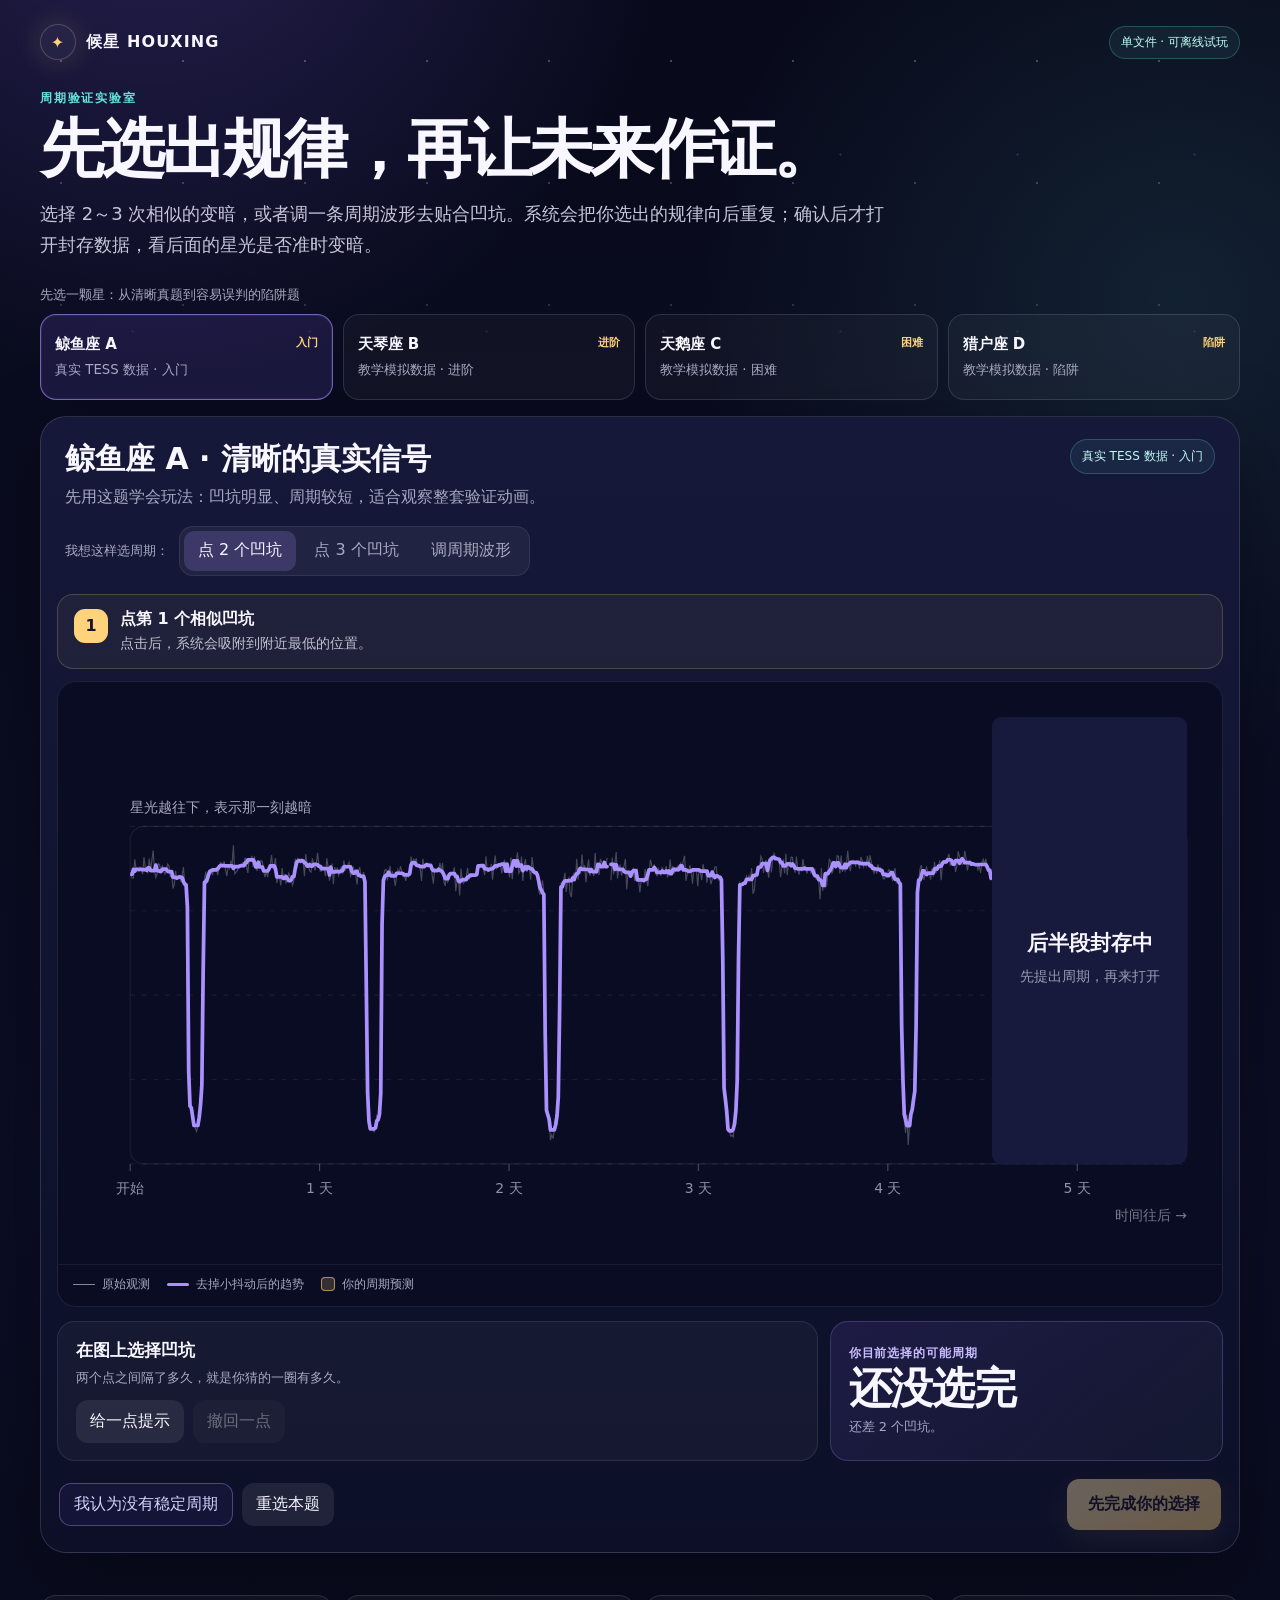
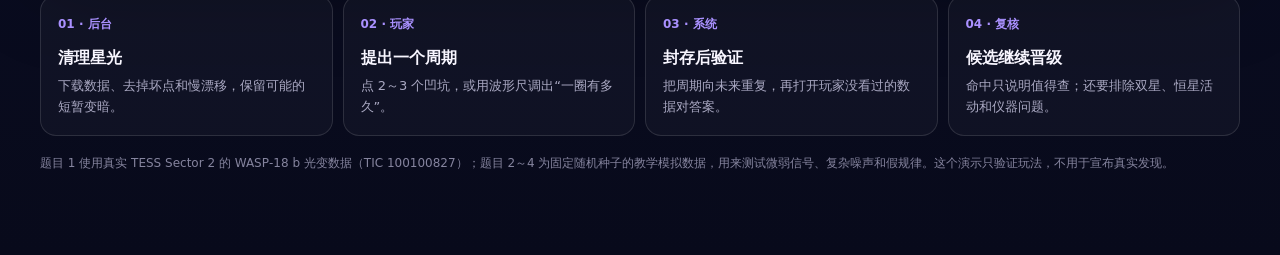
==== houxing/index.html @ b23c55b8 "Add Houxing transit period validation lab" ====
<!doctype html>
<html lang="zh-CN">
<head>
  <meta charset="utf-8">
  <meta name="viewport" content="width=device-width, initial-scale=1">
  <title>候星｜周期验证实验室</title>
  <style>
    :root {
      color-scheme: dark;
      --bg: #080a1b;
      --panel: #141735;
      --panel-2: #0d1028;
      --text: #f8f6ff;
      --muted: #aaa9c3;
      --border: rgba(255,255,255,.12);
      --purple: #aa91ff;
      --purple-2: #765adf;
      --cyan: #65e3dc;
      --gold: #ffd27c;
      --pink: #ff92bf;
      --red: #ff9a9a;
      --green: #83e8ae;
    }
    * { box-sizing: border-box; }
    html { scroll-behavior: smooth; }
    body {
      margin: 0;
      min-width: 320px;
      min-height: 100vh;
      font-family: Inter, ui-sans-serif, system-ui, -apple-system, BlinkMacSystemFont, "Segoe UI", "PingFang SC", "Microsoft YaHei", sans-serif;
      color: var(--text);
      background:
        radial-gradient(circle at 12% -8%, rgba(118,90,223,.28), transparent 33rem),
        radial-gradient(circle at 92% 16%, rgba(101,227,220,.10), transparent 30rem),
        linear-gradient(180deg, #080a1b, #0b0e25 64%, #080a1b);
    }
    body:before {
      content: "";
      position: fixed;
      inset: 0;
      pointer-events: none;
      opacity: .42;
      background-image:
        radial-gradient(circle, rgba(255,255,255,.65) 0 1px, transparent 1.2px),
        radial-gradient(circle, rgba(170,145,255,.52) 0 1px, transparent 1.2px);
      background-position: 0 0, 44px 66px;
      background-size: 122px 122px, 177px 177px;
      mask-image: linear-gradient(to bottom, #000, transparent 75%);
    }
    button, input { font: inherit; }
    button:focus-visible, input:focus-visible {
      outline: 3px solid var(--gold);
      outline-offset: 3px;
    }
    .page {
      position: relative;
      width: min(1200px, calc(100% - 28px));
      margin: 0 auto;
      padding: 24px 0 70px;
    }
    .topbar {
      display: flex;
      justify-content: space-between;
      align-items: center;
      gap: 16px;
      margin-bottom: 30px;
    }
    .brand { display: flex; align-items: center; gap: 10px; font-weight: 850; letter-spacing: .07em; }
    .brand-star {
      display: grid;
      place-items: center;
      width: 36px;
      height: 36px;
      border-radius: 50%;
      color: var(--gold);
      border: 1px solid rgba(255,255,255,.18);
      background: rgba(255,255,255,.05);
      box-shadow: 0 0 28px rgba(255,210,124,.18);
    }
    .offline {
      padding: 7px 11px;
      border: 1px solid rgba(101,227,220,.25);
      border-radius: 999px;
      color: #c3fff9;
      background: rgba(101,227,220,.07);
      font-size: 12px;
    }
    .intro { max-width: 920px; margin-bottom: 25px; }
    .eyebrow { margin: 0 0 9px; color: var(--cyan); font-size: 12px; font-weight: 900; letter-spacing: .15em; }
    h1 { margin: 0; font-size: clamp(34px, 5.5vw, 64px); line-height: 1.05; letter-spacing: -.045em; }
    .intro p:last-child { max-width: 850px; margin: 16px 0 0; color: #c8c6da; font-size: 18px; line-height: 1.72; }
    .dataset-label { margin: 0 0 10px; color: var(--muted); font-size: 13px; }
    .dataset-tabs {
      display: grid;
      grid-template-columns: repeat(4, 1fr);
      gap: 10px;
      margin-bottom: 16px;
    }
    .dataset {
      min-height: 86px;
      padding: 13px 14px;
      text-align: left;
      color: var(--text);
      border: 1px solid var(--border);
      border-radius: 16px;
      background: rgba(255,255,255,.035);
      cursor: pointer;
      transition: .2s ease;
    }
    .dataset:hover { transform: translateY(-2px); background: rgba(255,255,255,.06); }
    .dataset.active { border-color: rgba(170,145,255,.62); background: rgba(118,90,223,.16); box-shadow: inset 0 0 0 1px rgba(170,145,255,.1); }
    .dataset-top { display: flex; justify-content: space-between; gap: 10px; margin-bottom: 7px; }
    .dataset strong { font-size: 15px; }
    .dataset small { display: block; color: var(--muted); line-height: 1.35; }
    .difficulty { color: var(--gold); font-size: 11px; font-weight: 850; }
    .dataset-status { color: var(--green); }
    .lab {
      overflow: hidden;
      border: 1px solid rgba(255,255,255,.13);
      border-radius: 26px;
      background: linear-gradient(180deg, rgba(22,25,58,.96), rgba(13,16,40,.97));
      box-shadow: 0 30px 85px rgba(0,0,0,.35);
    }
    .lab-head {
      display: grid;
      grid-template-columns: minmax(0,1fr) auto;
      align-items: start;
      gap: 22px;
      padding: 22px 24px 16px;
    }
    .star-name { margin: 0 0 5px; font-size: clamp(21px, 3vw, 30px); }
    .star-desc { margin: 0; color: var(--muted); line-height: 1.55; }
    .source-badge {
      padding: 8px 11px;
      border: 1px solid rgba(101,227,220,.24);
      border-radius: 999px;
      color: #c0fcf6;
      background: rgba(101,227,220,.07);
      font-size: 12px;
      white-space: nowrap;
    }
    .mode-row {
      display: flex;
      align-items: center;
      gap: 10px;
      padding: 0 24px 18px;
      overflow-x: auto;
    }
    .mode-label { color: var(--muted); font-size: 13px; white-space: nowrap; }
    .segmented {
      display: inline-flex;
      gap: 4px;
      padding: 4px;
      border-radius: 14px;
      background: rgba(255,255,255,.055);
      border: 1px solid rgba(255,255,255,.08);
    }
    .mode {
      min-height: 40px;
      padding: 0 14px;
      border: 0;
      border-radius: 10px;
      color: var(--muted);
      background: transparent;
      cursor: pointer;
      white-space: nowrap;
    }
    .mode.active { color: var(--text); background: rgba(170,145,255,.2); }
    .instruction {
      display: flex;
      align-items: flex-start;
      gap: 12px;
      margin: 0 16px 12px;
      padding: 14px 16px;
      border: 1px solid rgba(255,210,124,.20);
      border-radius: 16px;
      background: rgba(255,210,124,.055);
    }
    .step {
      display: grid;
      flex: 0 0 auto;
      place-items: center;
      width: 34px;
      height: 34px;
      border-radius: 11px;
      color: #171329;
      background: var(--gold);
      font-weight: 900;
    }
    .instruction strong { display: block; margin: 0 0 3px; font-size: 16px; }
    .instruction p { margin: 0; color: #c1bfd0; line-height: 1.5; font-size: 14px; }
    .chart-shell {
      margin: 0 16px;
      overflow: hidden;
      border: 1px solid rgba(255,255,255,.09);
      border-radius: 19px;
      background: #090c22;
    }
    #mainChart {
      display: block;
      width: 100%;
      min-height: 390px;
      height: auto;
      cursor: crosshair;
      touch-action: manipulation;
      user-select: none;
    }
    .legend {
      display: flex;
      flex-wrap: wrap;
      gap: 9px 17px;
      padding: 11px 15px 13px;
      color: var(--muted);
      border-top: 1px solid rgba(255,255,255,.07);
      font-size: 12px;
    }
    .key { display: inline-flex; align-items: center; gap: 7px; }
    .key i { display: inline-block; }
    .raw-key { width: 22px; height: 1px; background: rgba(255,255,255,.5); }
    .smooth-key { width: 22px; height: 3px; border-radius: 3px; background: var(--purple); }
    .guess-key { width: 14px; height: 14px; border: 1px solid rgba(255,210,124,.6); border-radius: 4px; background: rgba(255,210,124,.18); }
    .control-grid {
      display: grid;
      grid-template-columns: minmax(0, 1.45fr) minmax(280px, .75fr);
      gap: 12px;
      margin: 14px 16px 0;
    }
    .control-card, .answer-card {
      padding: 17px 18px;
      border: 1px solid rgba(255,255,255,.09);
      border-radius: 18px;
      background: rgba(255,255,255,.035);
    }
    .control-card h3, .answer-card h3 { margin: 0 0 6px; font-size: 17px; }
    .control-card > p, .answer-card > p { margin: 0; color: var(--muted); line-height: 1.5; font-size: 13px; }
    .click-controls { display: flex; flex-wrap: wrap; align-items: center; gap: 9px; margin-top: 13px; }
    .wave-controls { display: none; margin-top: 14px; }
    .wave-controls.show { display: grid; gap: 13px; }
    .slider-row {
      display: grid;
      grid-template-columns: 120px minmax(120px,1fr) 95px;
      align-items: center;
      gap: 12px;
    }
    .slider-row label { color: #dad7e7; font-size: 13px; }
    .slider-row output { color: var(--gold); text-align: right; font-variant-numeric: tabular-nums; font-size: 13px; }
    input[type="range"] { width: 100%; accent-color: var(--gold); }
    .btn {
      min-height: 43px;
      padding: 0 14px;
      border: 0;
      border-radius: 12px;
      color: var(--text);
      background: rgba(255,255,255,.08);
      cursor: pointer;
      transition: .2s ease;
    }
    .btn:hover:not(:disabled) { transform: translateY(-1px); background: rgba(255,255,255,.13); }
    .btn:disabled { opacity: .38; cursor: not-allowed; }
    .btn.active { color: #171329; background: var(--cyan); font-weight: 850; }
    .btn-outline { color: #d9d2ff; border: 1px solid rgba(170,145,255,.38); background: rgba(118,90,223,.08); }
    .answer-card {
      display: flex;
      flex-direction: column;
      justify-content: center;
      border-color: rgba(170,145,255,.24);
      background: linear-gradient(135deg, rgba(118,90,223,.14), rgba(255,255,255,.03));
    }
    .answer-label { color: #c9bcff; font-size: 12px; font-weight: 900; letter-spacing: .08em; }
    .answer-value { margin: 5px 0 7px; font-size: clamp(27px, 4vw, 43px); line-height: 1; letter-spacing: -.03em; font-variant-numeric: tabular-nums; }
    .answer-help { color: var(--muted); font-size: 13px; line-height: 1.5; }
    .fold {
      display: none;
      margin: 14px 16px 0;
      padding: 17px 18px 12px;
      border: 1px solid rgba(255,255,255,.09);
      border-radius: 18px;
      background: rgba(7,9,27,.58);
    }
    .fold.show { display: block; animation: rise .35s ease both; }
    .fold-head { display: flex; justify-content: space-between; align-items: start; gap: 18px; }
    .fold h3 { margin: 0 0 5px; font-size: 17px; }
    .fold p { margin: 0; color: var(--muted); line-height: 1.5; font-size: 13px; }
    .fold-score { color: var(--cyan); white-space: nowrap; font-size: 13px; }
    #foldChart { display: block; width: 100%; min-height: 220px; height: auto; }
    .actions {
      display: flex;
      align-items: center;
      justify-content: space-between;
      gap: 12px;
      padding: 18px 18px 22px;
    }
    .actions-left { display: flex; flex-wrap: wrap; gap: 9px; }
    .primary {
      min-height: 51px;
      padding: 0 21px;
      color: #171329;
      background: linear-gradient(135deg, #ffe6ae, var(--gold));
      font-weight: 900;
      box-shadow: 0 12px 30px rgba(255,210,124,.17);
    }
    .primary:hover:not(:disabled) { background: linear-gradient(135deg, #fff0ca, #ffd27c); box-shadow: 0 15px 36px rgba(255,210,124,.24); }
    .result {
      display: none;
      margin: 0 16px 22px;
      padding: clamp(21px, 4vw, 32px);
      border: 1px solid rgba(101,227,220,.30);
      border-radius: 20px;
      background: linear-gradient(135deg, rgba(101,227,220,.13), rgba(118,90,223,.13));
    }
    .result.show { display: block; animation: rise .4s ease both; }
    .result.miss { border-color: rgba(255,154,154,.3); background: rgba(255,154,154,.065); }
    .result.partial { border-color: rgba(255,210,124,.32); background: rgba(255,210,124,.065); }
    .result-kicker { margin: 0 0 7px; color: var(--cyan); font-size: 12px; font-weight: 900; letter-spacing: .12em; }
    .result.miss .result-kicker { color: var(--red); }
    .result.partial .result-kicker { color: var(--gold); }
    .result h2 { margin: 0; font-size: clamp(25px,4vw,40px); letter-spacing: -.03em; }
    .result-copy { max-width: 900px; margin: 12px 0 18px; color: #d0cede; line-height: 1.7; }
    .checks { display: grid; grid-template-columns: repeat(3,1fr); gap: 9px; }
    .check { padding: 13px; border-radius: 13px; background: rgba(4,6,20,.32); color: #cbc9d8; line-height: 1.45; font-size: 13px; }
    .check strong { display: block; margin-bottom: 4px; color: var(--text); }
    .explain {
      display: grid;
      grid-template-columns: repeat(4,1fr);
      gap: 10px;
      margin-top: 42px;
    }
    .explain article { padding: 17px; border: 1px solid var(--border); border-radius: 16px; background: rgba(255,255,255,.03); }
    .explain span { color: var(--purple); font-size: 12px; font-weight: 900; }
    .explain h3 { margin: 15px 0 7px; font-size: 16px; }
    .explain p { margin: 0; color: var(--muted); font-size: 13px; line-height: 1.6; }
    .footnote { margin-top: 18px; color: #85849e; font-size: 12px; line-height: 1.6; }
    .toast {
      position: fixed;
      left: 50%;
      bottom: 22px;
      z-index: 10;
      max-width: calc(100% - 28px);
      padding: 11px 15px;
      transform: translate(-50%, 20px);
      opacity: 0;
      pointer-events: none;
      color: var(--text);
      border: 1px solid rgba(255,255,255,.17);
      border-radius: 12px;
      background: rgba(15,18,44,.96);
      box-shadow: 0 16px 45px rgba(0,0,0,.38);
      transition: .22s ease;
    }
    .toast.show { opacity: 1; transform: translate(-50%,0); }
    @keyframes rise { from { opacity: 0; transform: translateY(10px); } to { opacity: 1; transform: none; } }
    @media (max-width: 860px) {
      .dataset-tabs { grid-template-columns: repeat(2,1fr); }
      .control-grid { grid-template-columns: 1fr; }
      .checks { grid-template-columns: 1fr; }
      .explain { grid-template-columns: repeat(2,1fr); }
    }
    @media (max-width: 560px) {
      .page { width: min(100% - 18px,1200px); padding-top: 16px; }
      .offline { display: none; }
      .dataset-tabs { grid-template-columns: 1fr 1fr; }
      .dataset { min-height: 96px; padding: 11px; }
      .lab { border-radius: 20px; }
      .lab-head { grid-template-columns: 1fr; padding: 18px 16px 13px; }
      .source-badge { justify-self: start; }
      .mode-row { padding: 0 16px 15px; }
      .instruction, .chart-shell, .control-grid, .fold, .result { margin-left: 8px; margin-right: 8px; }
      #mainChart { min-height: 420px; }
      .slider-row { grid-template-columns: 1fr; gap: 5px; }
      .slider-row output { text-align: left; }
      .fold-head { flex-direction: column; }
      .actions { flex-direction: column-reverse; align-items: stretch; padding: 16px 12px 19px; }
      .primary { width: 100%; }
      .actions-left .btn { flex: 1; }
      .explain { grid-template-columns: 1fr; }
    }
    @media (prefers-reduced-motion: reduce) {
      *,*:before,*:after { animation-duration: .01ms !important; animation-iteration-count: 1 !important; transition-duration: .01ms !important; scroll-behavior: auto !important; }
    }
  </style>
</head>
<body>
  <main class="page">
    <header class="topbar">
      <div class="brand"><span class="brand-star">✦</span><span>候星 HOUXING</span></div>
      <span class="offline">单文件 · 可离线试玩</span>
    </header>

    <section class="intro">
      <p class="eyebrow">周期验证实验室</p>
      <h1>先选出规律，再让未来作证。</h1>
      <p>选择 2～3 次相似的变暗，或者调一条周期波形去贴合凹坑。系统会把你选出的规律向后重复；确认后才打开封存数据，看后面的星光是否准时变暗。</p>
    </section>

    <p class="dataset-label">先选一颗星：从清晰真题到容易误判的陷阱题</p>
    <div class="dataset-tabs" id="datasetTabs"></div>

    <section class="lab">
      <header class="lab-head">
        <div><h2 class="star-name" id="starName"></h2><p class="star-desc" id="starDesc"></p></div>
        <span class="source-badge" id="sourceBadge"></span>
      </header>

      <div class="mode-row">
        <span class="mode-label">我想这样选周期：</span>
        <div class="segmented" role="group" aria-label="选择周期的方式">
          <button class="mode active" data-mode="two" type="button">点 2 个凹坑</button>
          <button class="mode" data-mode="three" type="button">点 3 个凹坑</button>
          <button class="mode" data-mode="wave" type="button">调周期波形</button>
        </div>
      </div>

      <div class="instruction">
        <span class="step" id="stepNumber">1</span>
        <div><strong id="instructionTitle">点第一个你觉得像“遮挡”的凹坑</strong><p id="instructionCopy">点击后，系统会吸附到附近最低的位置。</p></div>
      </div>

      <div class="chart-shell">
        <svg id="mainChart" viewBox="0 0 1000 500" role="img" aria-label="恒星亮度随时间变化的曲线，右侧数据暂时封存。"></svg>
        <div class="legend">
          <span class="key"><i class="raw-key"></i>原始观测</span>
          <span class="key"><i class="smooth-key"></i>去掉小抖动后的趋势</span>
          <span class="key"><i class="guess-key"></i>你的周期预测</span>
        </div>
      </div>

      <div class="control-grid">
        <section class="control-card">
          <h3 id="controlTitle">在图上选择凹坑</h3>
          <p id="controlHelp">两个点之间隔了多久，就是你猜的一圈有多久。</p>
          <div class="click-controls" id="clickControls">
            <button class="btn" id="hintButton" type="button">给一点提示</button>
            <button class="btn" id="undoButton" type="button" disabled>撤回一点</button>
          </div>
          <div class="wave-controls" id="waveControls">
            <div class="slider-row">
              <label for="periodSlider">一圈有多长</label>
              <input id="periodSlider" type="range" min="0.45" max="2.4" step="0.005" value="1.2">
              <output id="periodOutput"></output>
            </div>
            <div class="slider-row">
              <label for="phaseSlider">整把尺子左右移</label>
              <input id="phaseSlider" type="range" min="0" max="1" step="0.002" value=".25">
              <output id="phaseOutput">拖到波谷压住凹坑</output>
            </div>
            <p>金色波浪只是“量周期的尺子”，不是恒星真实的亮度形状。让它的每个波谷尽量压住紫色凹坑。</p>
          </div>
        </section>

        <aside class="answer-card">
          <span class="answer-label">你目前选择的可能周期</span>
          <strong class="answer-value" id="answerValue">还没选完</strong>
          <span class="answer-help" id="answerHelp">选出足够的凹坑后，系统会把周期画成重复竖带。</span>
        </aside>
      </div>

      <section class="fold" id="foldPanel">
        <div class="fold-head">
          <div><h3>把每一圈剪下来摞齐</h3><p>中线是你预测“行星经过”的时刻。若每一行的凹坑都靠近中线，这个周期更可信。</p></div>
          <span class="fold-score" id="foldScore"></span>
        </div>
        <svg id="foldChart" viewBox="0 0 1000 310" role="img" aria-label="按用户选择的周期把多段曲线分行对齐。"></svg>
      </section>

      <div class="actions">
        <div class="actions-left">
          <button class="btn btn-outline" id="noPatternButton" type="button">我认为没有稳定周期</button>
          <button class="btn" id="resetButton" type="button">重选本题</button>
        </div>
        <button class="btn primary" id="revealButton" type="button" disabled>先完成你的选择</button>
      </div>

      <section class="result" id="result">
        <p class="result-kicker" id="resultKicker"></p>
        <h2 id="resultTitle"></h2>
        <p class="result-copy" id="resultCopy"></p>
        <div class="checks">
          <div class="check"><strong>你提交的判断</strong><span id="submittedCheck"></span></div>
          <div class="check"><strong>封存段发生了什么</strong><span id="hiddenCheck"></span></div>
          <div class="check"><strong>科学上意味着什么</strong><span id="scienceCheck"></span></div>
        </div>
      </section>
    </section>

    <section class="explain" aria-label="完整流程">
      <article><span>01 · 后台</span><h3>清理星光</h3><p>下载数据、去掉坏点和慢漂移，保留可能的短暂变暗。</p></article>
      <article><span>02 · 玩家</span><h3>提出一个周期</h3><p>点 2～3 个凹坑，或用波形尺调出“一圈有多久”。</p></article>
      <article><span>03 · 系统</span><h3>封存后验证</h3><p>把周期向未来重复，再打开玩家没看过的数据对答案。</p></article>
      <article><span>04 · 复核</span><h3>候选继续晋级</h3><p>命中只说明值得查；还要排除双星、恒星活动和仪器问题。</p></article>
    </section>
    <p class="footnote">题目 1 使用真实 TESS Sector 2 的 WASP‑18 b 光变数据（TIC 100100827）；题目 2～4 为固定随机种子的教学模拟数据，用来测试微弱信号、复杂噪声和假规律。这个演示只验证玩法，不用于宣布真实发现。</p>
  </main>

  <div class="toast" id="toast" role="status" aria-live="polite"></div>

  <script>
  (function () {
    "use strict";
    var REAL_SOURCE = {"object":"WASP-18 b","tic":"100100827","sector":2,"stepDays":0.006944444444444444,"cutoffDays":4.55,"trueTransitDays":5.052083333333333,"tutorialCentersDays":[0.3506944444444444,1.2881944444444444,2.21875,3.1840277777777777,4.107638888888888],"ppm":[-125,-291,-285,507,95,84,1,168,67,-122,590,146,39,-89,533,29,459,878,24,-254,-107,324,259,-105,246,-4,-116,88,304,227,-248,-12,-726,-564,21,-290,-259,-231,-437,-165,176,-568,-540,-1495,-8458,-9887,-9960,-10335,-10705,-10813,-10955,-10709,-10360,-9832,-9001,-4225,-329,-8,-460,-446,60,87,-163,56,21,181,-158,103,372,329,237,421,58,-201,229,120,406,315,1093,-100,-36,22,192,229,239,364,346,581,190,-65,523,480,651,180,630,172,21,384,181,448,405,12,-249,-7,-249,226,229,692,99,241,557,-490,-234,-236,-596,132,-304,-123,-489,-406,-89,-221,-393,-586,-358,536,119,544,433,361,515,448,-205,726,330,222,11,-37,545,288,34,290,776,276,10,16,209,114,-211,546,174,-396,-149,326,-547,179,-28,158,-172,-16,197,-107,452,25,191,265,377,-201,-79,195,-8,-159,-551,-4,172,-210,-216,-38,-446,-4844,-9301,-10512,-10885,-10844,-10911,-10969,-10802,-10241,-10508,-10460,-9357,-2212,-225,45,77,-387,-163,224,-195,-38,-235,-615,-233,69,-83,222,-4,-228,-151,-400,-103,-230,-151,621,260,535,359,548,202,238,97,-406,521,191,194,246,330,283,280,-131,-520,98,32,24,88,356,-39,345,-443,-613,-153,-440,-307,-73,-100,-58,160,-842,-438,-218,-1016,112,-395,-508,-353,-230,148,-359,-155,-242,-135,-163,-162,-172,229,246,299,237,109,-159,632,-37,96,53,306,-357,230,666,109,161,274,298,-85,305,452,324,-31,3,-259,583,-335,438,219,466,795,-77,28,623,-405,257,516,-31,101,188,-353,599,151,7,-141,-53,-785,-984,-674,-386,-901,-6776,-10064,-10255,-10445,-11318,-11105,-11255,-10890,-10308,-10669,-9486,-5791,-469,-658,-408,-68,-871,-391,-277,-958,-1082,-187,-76,-422,523,-345,124,-101,718,82,260,-459,74,496,-189,75,-11,-206,774,-121,294,-153,524,372,194,199,188,567,null,null,-379,582,-135,295,816,-302,81,278,-177,-1,238,521,-765,-43,-207,-244,28,113,-410,34,80,-360,-895,-391,-333,-422,92,-337,-629,-124,488,257,63,296,-90,-181,158,-47,-194,187,-48,16,219,-255,-102,493,-102,225,-99,62,95,230,53,374,58,475,648,-402,-118,21,245,1,-527,107,93,55,-624,88,-47,-370,298,14,11,-478,19,-186,-547,-334,-32,181,189,-260,-366,-197,-232,-3606,-9131,-9592,-10107,-10928,-10856,-11149,-11113,-11185,-10623,-10072,-8811,-3613,-479,-572,-548,-571,-503,-202,-343,-170,-350,137,-947,-800,-147,-185,198,166,630,502,-70,326,472,38,-264,589,-51,531,753,603,592,514,362,-249,223,503,-80,733,-159,310,235,602,587,128,-59,620,105,-142,183,3,518,103,195,-102,133,97,-57,117,-199,116,-354,-175,-421,-1181,140,-816,-99,-680,-598,10,504,436,-99,60,356,202,657,615,-92,663,-27,152,23,302,863,296,5,437,468,376,239,434,336,113,600,455,178,318,218,656,227,668,366,96,-74,118,-97,291,31,145,81,-309,-318,-130,-185,63,43,-208,-367,-57,132,-465,-343,-332,-538,-6487,-8809,-10458,-11017,-10244,-11522,-10713,-10713,-9644,-10045,-9257,-6501,-905,-371,102,257,-200,-358,16,169,-140,-76,-350,123,-226,404,-81,96,219,462,-373,214,395,329,488,565,733,228,486,300,454,-27,215,837,620,450,280,336,856,529,33,365,427,362,299,276,284,318,69,226,-67,361,498,286,520,192,47,-286,-387,-352,306,-446,-143,-802,338,76,-54,-270,-308,276,230,39,-417,167,515,7,-327,307,-62,-330,148,166,-67,76,587,92,-206,-96,153,80,373,-90,-6,567,71,750,190,543,23,180,-322,669,11,461,44,-95,446,208,-163,-561,-3,-491,382,-82,-312,-64,277,76,-320,-131,429,-13,-132,-138,-734,-1193,-8110,null,null,-10554,-10761,-11094,-10898,-10929,-10013,-10341,-9420,-3131,-74,-205,368,-637,-317,-42,-20,-255,288,221,130,-447,51,-554,151,225,0,57,291,291,-26,-77,668,512,416,596,438,176,-288,455,846,621,759,147,727,733,237,319,480,72,315,490,557,91,513,219,668,772,350,324,368,250,867,209,662,-141,25,556,267,0,206,135,-358,-461,246,-73,-542,-46,908,-207]};
    var NS = "http://www.w3.org/2000/svg";
    var reducedMotion = window.matchMedia && window.matchMedia("(prefers-reduced-motion: reduce)").matches;

    function rng(seed) {
      var value = seed >>> 0;
      return function () {
        value += 0x6D2B79F5;
        var t = value;
        t = Math.imul(t ^ (t >>> 15), t | 1);
        t ^= t + Math.imul(t ^ (t >>> 7), t | 61);
        return ((t ^ (t >>> 14)) >>> 0) / 4294967296;
      };
    }
    function gaussian(random) {
      var u = 0, v = 0;
      while (!u) u = random();
      while (!v) v = random();
      return Math.sqrt(-2 * Math.log(u)) * Math.cos(2 * Math.PI * v);
    }
    function makeSynthetic(options) {
      var random = rng(options.seed);
      var step = options.step || .0125;
      var count = Math.floor(options.total / step);
      var events = [];
      if (options.period) {
        for (var t = options.phase; t < options.total; t += options.period) events.push(t);
      } else if (options.fakeEvents) {
        events = options.fakeEvents.slice();
      }
      var red = 0;
      var points = [];
      for (var i = 0; i < count; i++) {
        var x = (i + .5) * step;
        red = red * .91 + gaussian(random) * (options.redNoise || .014);
        var y = 100
          + (options.stellarAmp || 0) * Math.sin(2 * Math.PI * x / (options.stellarPeriod || 3.1) + .6)
          + (options.stellarAmp2 || 0) * Math.sin(2 * Math.PI * x / 1.83 + 1.4)
          + red
          + gaussian(random) * (options.noise || .055);
        for (var e = 0; e < events.length; e++) {
          var distance = Math.abs(x - events[e]);
          var duration = options.duration || .09;
          if (distance < duration) {
            var shape = Math.exp(-Math.pow(distance / (duration * .48), 4));
            var eventDepth = options.depth || .35;
            if (!options.period) eventDepth *= .72 + random() * .48;
            y -= eventDepth * shape;
          }
        }
        var missing = false;
        (options.gaps || []).forEach(function (gap) {
          if (x >= gap[0] && x <= gap[1]) missing = true;
        });
        points.push({ x: x, y: missing ? null : y });
      }
      return { points: points, events: options.period ? events : [], displayEvents: events };
    }
    function makeReal() {
      var points = REAL_SOURCE.ppm.map(function (ppm, index) {
        return { x: (index + .5) * REAL_SOURCE.stepDays, y: ppm == null ? null : 100 + ppm / 10000 };
      });
      var events = [];
      var period = .941449;
      for (var t = .35069; t < points[points.length - 1].x; t += period) events.push(t);
      return { points: points, events: events, displayEvents: events };
    }

    var real = makeReal();
    var weak = makeSynthetic({
      seed: 71, total: 9.15, step: .0125, period: 1.37, phase: .48,
      depth: .29, duration: .085, noise: .07, redNoise: .011, stellarAmp: .055, stellarPeriod: 3.4
    });
    var complex = makeSynthetic({
      seed: 144, total: 9.9, step: .0125, period: .86, phase: .39,
      depth: .19, duration: .07, noise: .074, redNoise: .018, stellarAmp: .105, stellarAmp2: .035,
      stellarPeriod: 2.72, gaps: [[2.48,2.66],[5.21,5.38]]
    });
    var trap = makeSynthetic({
      seed: 903, total: 9.4, step: .0125, period: null,
      fakeEvents: [.72,2.08,3.43,4.81,7.02,8.61],
      depth: .28, duration: .09, noise: .061, redNoise: .017, stellarAmp: .085, stellarAmp2: .035,
      stellarPeriod: 2.65, gaps: [[5.48,5.63]]
    });

    var datasets = [
      {
        id: "real", short: "鲸鱼座 A", name: "鲸鱼座 A · 清晰的真实信号",
        desc: "先用这题学会玩法：凹坑明显、周期较短，适合观察整套验证动画。",
        difficulty: "入门", source: "真实 TESS 数据", kind: "real",
        data: real, cutoff: REAL_SOURCE.cutoffDays, period: .941449, phase: .35069,
        smoothRadius: 3, yPad: .08
      },
      {
        id: "weak", short: "天琴座 B", name: "天琴座 B · 微弱信号",
        desc: "凹坑只有噪声波动的几倍高，需要把整条曲线横着比较。",
        difficulty: "进阶", source: "教学模拟数据", kind: "sim",
        data: weak, cutoff: 6.22, period: 1.37, phase: .48,
        smoothRadius: 4, yPad: .045
      },
      {
        id: "complex", short: "天鹅座 C", name: "天鹅座 C · 恒星自己也在变化",
        desc: "曲线有慢慢起伏和缺口，考验你能否从大波动里看见短而重复的小凹坑。",
        difficulty: "困难", source: "教学模拟数据", kind: "sim",
        data: complex, cutoff: 6.82, period: .86, phase: .39,
        smoothRadius: 3, yPad: .04
      },
      {
        id: "trap", short: "猎户座 D", name: "猎户座 D · 看似有规律的陷阱",
        desc: "前半段似乎能凑出一个周期，但后半段未必配合。也可以提交“没有稳定周期”。",
        difficulty: "陷阱", source: "教学模拟数据", kind: "sim",
        data: trap, cutoff: 6.34, period: null, phase: null,
        smoothRadius: 4, yPad: .045
      }
    ];

    var state = {
      datasetIndex: 0,
      mode: "two",
      marks: [],
      candidatePeriod: null,
      candidatePhase: null,
      noPattern: false,
      hint: false,
      revealed: false,
      completed: {},
      toastTimer: null
    };

    var mainChart = document.getElementById("mainChart");
    var foldChart = document.getElementById("foldChart");
    var datasetTabs = document.getElementById("datasetTabs");
    var periodSlider = document.getElementById("periodSlider");
    var phaseSlider = document.getElementById("phaseSlider");
    var revealButton = document.getElementById("revealButton");
    var noPatternButton = document.getElementById("noPatternButton");
    var undoButton = document.getElementById("undoButton");
    var hintButton = document.getElementById("hintButton");
    var result = document.getElementById("result");
    var plot = { left: 62, right: 970, top: 124, bottom: 414 };

    function svgEl(name, attrs, text) {
      var node = document.createElementNS(NS, name);
      Object.keys(attrs || {}).forEach(function (key) { node.setAttribute(key, attrs[key]); });
      if (text !== undefined) node.textContent = text;
      return node;
    }
    function current() { return datasets[state.datasetIndex]; }
    function validPoints() { return current().data.points.filter(function (p) { return p.y != null; }); }
    function maxTime() { var p = current().data.points; return p[p.length - 1].x; }
    function movingMedian(points, radius) {
      return points.map(function (point, index) {
        if (point.y == null) return { x: point.x, y: null };
        var values = [];
        for (var j = -radius; j <= radius; j++) {
          var value = points[index + j] && points[index + j].y;
          if (Number.isFinite(value)) values.push(value);
        }
        values.sort(function (a,b) { return a-b; });
        return { x: point.x, y: values[Math.floor(values.length / 2)] };
      });
    }
    function ranges() {
      var values = validPoints().map(function (p) { return p.y; });
      var low = Math.min.apply(null, values), high = Math.max.apply(null, values);
      var pad = current().yPad || .04;
      return { low: low - pad, high: high + pad };
    }
    function xScale(t) { return plot.left + t / maxTime() * (plot.right - plot.left); }
    function xInvert(px) { return (px - plot.left) / (plot.right - plot.left) * maxTime(); }
    function yScale(y, range) { return plot.bottom - (y - range.low) / (range.high - range.low) * (plot.bottom - plot.top); }
    function pathFor(points, range, xFn, yFn) {
      var out = "", drawing = false;
      points.forEach(function (p) {
        if (p.y == null) { drawing = false; return; }
        var x = xFn ? xFn(p) : xScale(p.x);
        var y = yFn ? yFn(p) : yScale(p.y, range);
        out += (drawing ? "L" : "M") + x.toFixed(2) + "," + y.toFixed(2);
        drawing = true;
      });
      return out;
    }
    function formatPeriod(days) {
      var minutes = Math.round(days * 24 * 60);
      var hours = Math.floor(minutes / 60), rest = minutes % 60;
      return hours + " 小时" + (rest ? " " + rest + " 分" : "");
    }
    function showToast(message) {
      var toast = document.getElementById("toast");
      toast.textContent = message;
      toast.classList.add("show");
      clearTimeout(state.toastTimer);
      state.toastTimer = setTimeout(function () { toast.classList.remove("show"); }, 2300);
    }
    function candidateReady() {
      return state.noPattern || (Number.isFinite(state.candidatePeriod) && state.candidatePeriod > .1);
    }
    function recurrences() {
      if (!Number.isFinite(state.candidatePeriod) || !Number.isFinite(state.candidatePhase)) return [];
      var out = [], p = state.candidatePeriod, phase = state.candidatePhase;
      var first = phase;
      while (first - p >= 0) first -= p;
      while (first < 0) first += p;
      for (var t = first; t <= maxTime() + .001; t += p) out.push(t);
      return out;
    }
    function nearestMinimum(day) {
      var smooth = current().smooth;
      var width = Math.max(.09, maxTime() / 90);
      var candidates = smooth.filter(function (p) { return p.y != null && p.x <= current().cutoff && Math.abs(p.x - day) <= width; });
      if (!candidates.length) return null;
      return candidates.reduce(function (best,p) { return !best || p.y < best.y ? p : best; }, null);
    }
    function updateTabs() {
      datasetTabs.innerHTML = "";
      datasets.forEach(function (d,index) {
        var button = document.createElement("button");
        button.type = "button";
        button.className = "dataset" + (index === state.datasetIndex ? " active" : "");
        var status = state.completed[d.id] ? "<span class=\"dataset-status\">✓ 已尝试</span>" : "<span class=\"difficulty\">" + d.difficulty + "</span>";
        button.innerHTML = "<span class=\"dataset-top\"><strong>" + d.short + "</strong>" + status + "</span><small>" + d.source + " · " + d.difficulty + "</small>";
        button.addEventListener("click", function () { selectDataset(index); });
        datasetTabs.appendChild(button);
      });
    }
    function updateInstructions() {
      var title = document.getElementById("instructionTitle");
      var copy = document.getElementById("instructionCopy");
      var number = document.getElementById("stepNumber");
      if (state.revealed) {
        number.textContent = "✓";
        title.textContent = "封存数据已经打开";
        copy.textContent = "看金色预测带是否压住青色真实凹坑，再看下方每一圈是否继续对齐。";
        return;
      }
      if (state.noPattern) {
        number.textContent = "2";
        title.textContent = "你选择了“没有稳定周期”";
        copy.textContent = "现在可以封存这个判断，打开后半段看看是否存在持续重复。";
        return;
      }
      if (state.mode === "wave") {
        number.textContent = candidateReady() ? "2" : "1";
        title.textContent = "让金色波形的每个波谷压住紫色凹坑";
        copy.textContent = "上面的滑块控制一圈多长，下面的滑块让整把周期尺左右移动。";
        return;
      }
      var needed = state.mode === "three" ? 3 : 2;
      number.textContent = String(Math.min(state.marks.length + 1, 2));
      if (state.marks.length < needed) {
        title.textContent = "点第 " + (state.marks.length + 1) + " 个相似凹坑";
        copy.textContent = state.marks.length ? "继续向右找下一次形状相似的变暗，尽量选择相邻的凹坑。" : "点击后，系统会吸附到附近最低的位置。";
      } else {
        title.textContent = "你选择的周期已经变成一把预测尺";
        copy.textContent = "确认后，右侧幕布才会打开；系统会检查真实凹坑有没有落进金色预测带。";
      }
    }
    function updateCandidate() {
      var value = document.getElementById("answerValue");
      var help = document.getElementById("answerHelp");
      var foldPanel = document.getElementById("foldPanel");
      if (state.noPattern) {
        value.textContent = "没有稳定周期";
        help.textContent = "你认为前半段的凹坑无法用同一把周期尺持续解释。";
        foldPanel.classList.remove("show");
      } else if (candidateReady()) {
        value.textContent = formatPeriod(state.candidatePeriod);
        help.textContent = "也就是你猜：可能的行星每隔这么久回来遮住一次星光。";
        foldPanel.classList.add("show");
        drawFold(true);
      } else {
        value.textContent = "还没选完";
        var needed = state.mode === "three" ? 3 : 2;
        help.textContent = state.mode === "wave" ? "拖动滑块，让波谷对齐凹坑。" : "还差 " + (needed - state.marks.length) + " 个凹坑。";
        foldPanel.classList.remove("show");
      }
      revealButton.disabled = !candidateReady() || state.revealed;
      revealButton.textContent = candidateReady() ? "确认并封存 · 展开后半段" : "先完成你的选择";
      noPatternButton.classList.toggle("active", state.noPattern);
      updateInstructions();
    }
    function deriveFromMarks() {
      var needed = state.mode === "three" ? 3 : 2;
      if (state.marks.length < needed) {
        state.candidatePeriod = null;
        state.candidatePhase = null;
        return;
      }
      var intervals = [];
      for (var i = 1; i < state.marks.length; i++) intervals.push(state.marks[i].x - state.marks[i-1].x);
      intervals.sort(function (a,b) { return a-b; });
      state.candidatePeriod = intervals[Math.floor(intervals.length / 2)];
      state.candidatePhase = state.marks[0].x;
    }
    function waveCandidate() {
      state.candidatePeriod = Number(periodSlider.value);
      state.candidatePhase = Number(phaseSlider.value) * state.candidatePeriod;
      state.noPattern = false;
      periodOutput.textContent = formatPeriod(state.candidatePeriod);
      document.getElementById("phaseOutput").textContent = "波谷起点：" + state.candidatePhase.toFixed(2) + " 天";
      updateCandidate();
      drawMain();
    }
    function setMode(mode) {
      state.mode = mode;
      state.marks = [];
      state.noPattern = false;
      state.revealed = false;
      state.candidatePeriod = null;
      state.candidatePhase = null;
      result.className = "result";
      document.querySelectorAll(".mode").forEach(function (button) { button.classList.toggle("active", button.dataset.mode === mode); });
      var wave = mode === "wave";
      document.getElementById("waveControls").classList.toggle("show", wave);
      document.getElementById("clickControls").style.display = wave ? "none" : "flex";
      document.getElementById("controlTitle").textContent = wave ? "调一条看得见的周期波形" : "在图上选择凹坑";
      document.getElementById("controlHelp").textContent = wave ? "每个金色波谷代表一次你预测的遮挡。" : (mode === "three" ? "三个点会产生两段间隔；系统取中间值，能少受一次点偏的影响。" : "两个点之间隔了多久，就是你猜的一圈有多久。");
      if (wave) {
        periodSlider.value = current().difficulty === "入门" ? 1.15 : 1.22;
        phaseSlider.value = .27;
        waveCandidate();
      } else {
        updateCandidate();
        drawMain();
      }
      undoButton.disabled = true;
    }
    function selectDataset(index) {
      state.datasetIndex = index;
      var d = current();
      if (!d.smooth) d.smooth = movingMedian(d.data.points, d.smoothRadius);
      document.getElementById("starName").textContent = d.name;
      document.getElementById("starDesc").textContent = d.desc;
      document.getElementById("sourceBadge").textContent = d.source + " · " + d.difficulty;
      periodSlider.max = Math.min(2.6, maxTime() / 2.2).toFixed(2);
      reset(false);
      updateTabs();
    }
    function drawMain(options) {
      options = options || {};
      var d = current(), range = ranges();
      mainChart.replaceChildren();
      var defs = svgEl("defs");
      var clip = svgEl("clipPath",{id:"plotClip"});
      clip.appendChild(svgEl("rect",{x:plot.left,y:plot.top,width:plot.right-plot.left,height:plot.bottom-plot.top,rx:10}));
      defs.appendChild(clip);
      var glow = svgEl("filter",{id:"glow",x:"-70%",y:"-70%",width:"240%",height:"240%"});
      glow.appendChild(svgEl("feGaussianBlur",{stdDeviation:"5",result:"b"}));
      var merge = svgEl("feMerge");
      merge.appendChild(svgEl("feMergeNode",{in:"b"})); merge.appendChild(svgEl("feMergeNode",{in:"SourceGraphic"}));
      glow.appendChild(merge); defs.appendChild(glow); mainChart.appendChild(defs);

      mainChart.appendChild(svgEl("rect",{x:plot.left,y:plot.top,width:plot.right-plot.left,height:plot.bottom-plot.top,rx:12,fill:"#090c22",stroke:"rgba(255,255,255,.08)"}));
      [0,.25,.5,.75,1].forEach(function (q) {
        var y = plot.top + q * (plot.bottom-plot.top);
        mainChart.appendChild(svgEl("line",{x1:plot.left,x2:plot.right,y1:y,y2:y,stroke:"rgba(255,255,255,.065)","stroke-dasharray":"4 6"}));
      });
      var last = maxTime();
      for (var day=0; day<=Math.floor(last); day++) {
        var tx=xScale(day);
        mainChart.appendChild(svgEl("line",{x1:tx,x2:tx,y1:plot.bottom,y2:plot.bottom+6,stroke:"rgba(255,255,255,.25)"}));
        mainChart.appendChild(svgEl("text",{x:tx,y:plot.bottom+25,fill:"#9291aa","font-size":12,"text-anchor":"middle"},day===0?"开始":day+" 天"));
      }
      mainChart.appendChild(svgEl("text",{x:plot.left,y:plot.top-12,fill:"#aaa9c3","font-size":12},"星光越往下，表示那一刻越暗"));
      mainChart.appendChild(svgEl("text",{x:plot.right,y:plot.bottom+48,fill:"#77768d","font-size":12,"text-anchor":"end"},"时间往后 →"));

      if (state.mode === "wave" && candidateReady() && !state.noPattern) {
        mainChart.appendChild(svgEl("rect",{x:plot.left,y:34,width:plot.right-plot.left,height:54,rx:12,fill:"rgba(255,210,124,.045)",stroke:"rgba(255,210,124,.14)"}));
        var wavePath="";
        for (var px=plot.left; px<=plot.right; px+=4) {
          var time=xInvert(px);
          var angle=2*Math.PI*(time-state.candidatePhase)/state.candidatePeriod;
          var wy=58-18*Math.cos(angle);
          wavePath+=(px===plot.left?"M":"L")+px+","+wy.toFixed(2);
        }
        mainChart.appendChild(svgEl("path",{d:wavePath,fill:"none",stroke:"#ffd27c","stroke-width":3,"stroke-linecap":"round"}));
        mainChart.appendChild(svgEl("text",{x:plot.left+10,y:27,fill:"#ffd27c","font-size":12,"font-weight":800},"周期波形尺：让每个波谷对准一次变暗"));
      }

      var group=svgEl("g",{"clip-path":"url(#plotClip)"});
      if (candidateReady() && !state.noPattern) {
        recurrences().forEach(function (time) {
          var x=xScale(time);
          group.appendChild(svgEl("rect",{x:x-8,y:plot.top,width:16,height:plot.bottom-plot.top,fill:"rgba(255,210,124,.14)",stroke:"rgba(255,210,124,.48)","stroke-width":1}));
        });
      }
      var visibleRaw=d.data.points.filter(function(p){return p.x<=d.cutoff;});
      var hiddenRaw=d.data.points.filter(function(p){return p.x>=d.cutoff;});
      var visibleSmooth=d.smooth.filter(function(p){return p.x<=d.cutoff;});
      var hiddenSmooth=d.smooth.filter(function(p){return p.x>=d.cutoff;});
      group.appendChild(svgEl("path",{d:pathFor(visibleRaw,range),fill:"none",stroke:"rgba(255,255,255,.25)","stroke-width":1}));
      group.appendChild(svgEl("path",{d:pathFor(visibleSmooth,range),fill:"none",stroke:"#aa91ff","stroke-width":3.2,"stroke-linejoin":"round","stroke-linecap":"round"}));
      var hiddenRawPath=svgEl("path",{d:pathFor(hiddenRaw,range),fill:"none",stroke:"rgba(255,255,255,.27)","stroke-width":1,opacity:state.revealed?1:0});
      var hiddenSmoothPath=svgEl("path",{d:pathFor(hiddenSmooth,range),fill:"none",stroke:"#65e3dc","stroke-width":3.3,"stroke-linejoin":"round","stroke-linecap":"round",opacity:state.revealed?1:0,pathLength:1});
      group.appendChild(hiddenRawPath); group.appendChild(hiddenSmoothPath);
      mainChart.appendChild(group);

      state.marks.forEach(function (mark,index) {
        var x=xScale(mark.x), y=yScale(mark.y,range);
        mainChart.appendChild(svgEl("line",{x1:x,x2:x,y1:plot.top,y2:plot.bottom,stroke:"#ffd27c","stroke-width":1.5,"stroke-dasharray":"5 5"}));
        mainChart.appendChild(svgEl("circle",{cx:x,cy:y,r:8,fill:"#090c22",stroke:"#ffd27c","stroke-width":4,filter:"url(#glow)"}));
        mainChart.appendChild(svgEl("circle",{cx:x,cy:plot.top+18,r:14,fill:"#ffd27c"}));
        mainChart.appendChild(svgEl("text",{x:x,y:plot.top+23,fill:"#171329","font-size":13,"font-weight":900,"text-anchor":"middle"},String(index+1)));
      });
      if (state.marks.length>=2 && state.mode!=="wave") {
        for (var m=1;m<state.marks.length;m++) {
          var x1=xScale(state.marks[m-1].x),x2=xScale(state.marks[m].x),by=100-m*25;
          mainChart.appendChild(svgEl("line",{x1:x1,x2:x2,y1:by,y2:by,stroke:"#ffd27c","stroke-width":2}));
          mainChart.appendChild(svgEl("line",{x1:x1,x2:x1,y1:by-6,y2:by+6,stroke:"#ffd27c","stroke-width":2}));
          mainChart.appendChild(svgEl("line",{x1:x2,x2:x2,y1:by-6,y2:by+6,stroke:"#ffd27c","stroke-width":2}));
          mainChart.appendChild(svgEl("text",{x:(x1+x2)/2,y:by-7,fill:"#ffe2a0","font-size":12,"font-weight":800,"text-anchor":"middle"},formatPeriod(state.marks[m].x-state.marks[m-1].x)));
        }
      }
      if (state.hint && !state.revealed) {
        var hintEvents=d.data.displayEvents.filter(function(t){return t<d.cutoff;}).slice(0,6);
        hintEvents.forEach(function (time) {
          var p=nearestMinimum(time); if(!p)return;
          var c=svgEl("circle",{cx:xScale(p.x),cy:yScale(p.y,range),r:17,fill:"none",stroke:"#65e3dc","stroke-width":2,"stroke-dasharray":"4 4"});
          mainChart.appendChild(c);
          if(!reducedMotion)c.animate([{opacity:.25,r:13},{opacity:1,r:20},{opacity:.25,r:13}],{duration:1700,iterations:Infinity});
        });
      }
      var curtainX=xScale(d.cutoff), curtain=svgEl("g",{id:"curtain"});
      curtain.appendChild(svgEl("rect",{x:curtainX,y:30,width:plot.right-curtainX,height:plot.bottom-30,rx:8,fill:"#181b3d",opacity:.98}));
      curtain.appendChild(svgEl("text",{x:(curtainX+plot.right)/2,y:230,fill:"#f8f6ff","font-size":18,"font-weight":850,"text-anchor":"middle"},"后半段封存中"));
      curtain.appendChild(svgEl("text",{x:(curtainX+plot.right)/2,y:257,fill:"#9c9bb4","font-size":12,"text-anchor":"middle"},candidateReady()?"这里已经藏着你的预测":"先提出周期，再来打开"));
      if(candidateReady()&&!state.noPattern&&!state.revealed){
        var future=recurrences().filter(function(t){return t>d.cutoff;})[0];
        if(future){
          curtain.appendChild(svgEl("circle",{cx:xScale(future),cy:296,r:22,fill:"rgba(255,210,124,.10)",stroke:"#ffd27c","stroke-width":2,"stroke-dasharray":"5 5"}));
          curtain.appendChild(svgEl("text",{x:xScale(future),y:304,fill:"#ffd27c","font-size":22,"font-weight":900,"text-anchor":"middle"},"?"));
        }
      }
      mainChart.appendChild(curtain);

      if(state.revealed){
        curtain.remove();
        var hiddenTruth=d.data.events.filter(function(t){return t>d.cutoff;});
        hiddenTruth.forEach(function(time){
          var x=xScale(time);
          mainChart.appendChild(svgEl("line",{x1:x,x2:x,y1:plot.top,y2:plot.bottom,stroke:"#65e3dc","stroke-width":2,"stroke-dasharray":"3 5"}));
        });
        if(options.animate&&!reducedMotion){
          hiddenSmoothPath.style.strokeDasharray="1";
          hiddenSmoothPath.style.strokeDashoffset="1";
          hiddenSmoothPath.animate([{strokeDashoffset:1},{strokeDashoffset:0}],{duration:1000,easing:"ease-out",fill:"forwards"});
        }
      }
      var overlay=svgEl("rect",{x:plot.left,y:plot.top,width:xScale(d.cutoff)-plot.left,height:plot.bottom-plot.top,fill:"transparent",role:"button","aria-label":"点击选择曲线中的凹坑",tabindex:0});
      if(!state.revealed && state.mode!=="wave") overlay.addEventListener("pointerdown",handleChartClick);
      mainChart.appendChild(overlay);
    }
    function handleChartClick(event) {
      if(state.revealed||state.noPattern)return;
      var needed=state.mode==="three"?3:2;
      if(state.marks.length>=needed)return;
      var box=mainChart.getBoundingClientRect();
      var px=(event.clientX-box.left)/box.width*1000;
      var point=nearestMinimum(xInvert(px));
      if(!point)return;
      if(state.marks.some(function(m){return Math.abs(m.x-point.x)<.28;})){
        showToast("这个点离刚才太近了，请找下一次完整的凹坑。"); return;
      }
      state.marks.push(point);
      state.marks.sort(function(a,b){return a.x-b.x;});
      deriveFromMarks();
      undoButton.disabled=false;
      updateCandidate();
      drawMain();
      if(state.marks.length<needed)showToast("记下了。再找右边下一个相似凹坑。");
    }
    function drawFold(animate) {
      if(!candidateReady()||state.noPattern)return;
      var d=current(), range=ranges(), centers=recurrences().filter(function(t){
        return t>=state.candidatePeriod*.42&&t<=maxTime()-state.candidatePeriod*.42;
      });
      if(centers.length>5)centers=centers.slice(-5);
      foldChart.replaceChildren();
      var left=150,right=965,top=46,rowHeight=48,mid=(left+right)/2;
      foldChart.appendChild(svgEl("line",{x1:mid,x2:mid,y1:23,y2:295,stroke:"#ffd27c","stroke-width":2,"stroke-dasharray":"6 6"}));
      foldChart.appendChild(svgEl("text",{x:mid,y:16,fill:"#ffd27c","font-size":12,"font-weight":800,"text-anchor":"middle"},"你的预测中心"));
      centers.forEach(function(center,index){
        var yMid=top+index*rowHeight+18,hidden=center>d.cutoff;
        foldChart.appendChild(svgEl("text",{x:15,y:yMid+4,fill:hidden?"#65e3dc":"#aaa9c3","font-size":12},hidden?"封存的一圈":"可见第 "+(index+1)+" 圈"));
        foldChart.appendChild(svgEl("line",{x1:left,x2:right,y1:yMid,y2:yMid,stroke:"rgba(255,255,255,.08)"}));
        if(hidden&&!state.revealed){
          foldChart.appendChild(svgEl("rect",{x:left,y:yMid-15,width:right-left,height:30,rx:9,fill:"#1b1e42"}));
          foldChart.appendChild(svgEl("text",{x:mid,y:yMid+4,fill:"#9998b1","font-size":12,"text-anchor":"middle"},"🔒 开封后才显示这一圈"));
          return;
        }
        var start=center-state.candidatePeriod*.45,end=center+state.candidatePeriod*.45;
        var segment=d.smooth.filter(function(p){return p.x>=start&&p.x<=end&&p.y!=null;});
        var baseline=(range.high+range.low)/2;
        var scale=35/(range.high-range.low);
        var path=svgEl("path",{
          d:pathFor(segment,range,function(p){return left+(p.x-start)/(end-start)*(right-left);},function(p){return yMid-(baseline-p.y)*scale;}),
          fill:"none",stroke:hidden?"#65e3dc":"#aa91ff","stroke-width":hidden?3.2:2.5,"stroke-linejoin":"round","stroke-linecap":"round"
        });
        foldChart.appendChild(path);
        if(animate&&!reducedMotion)path.animate([{transform:"translateX("+(index%2?55:-55)+"px)",opacity:.08},{transform:"translateX(0)",opacity:1}],{duration:620,delay:index*70,easing:"cubic-bezier(.2,.8,.2,1)",fill:"both"});
      });
      document.getElementById("foldScore").textContent=state.revealed?"封存圈已加入比较":"先用可见数据试排";
    }
    function scoreAnswer() {
      var d=current();
      if(state.noPattern){
        return d.period==null?{grade:"hit",title:"判断正确：这题没有稳定周期。",copy:"前半段那些看似相似的凹坑，没有在封存段按同一节奏继续出现。拒绝一个诱人的假规律，也是有效发现。",hidden:"后半段没有延续同一个固定节奏。"}:{grade:"miss",title:"这次过早放弃了：封存段仍在重复。",copy:"后半段出现了与前半段同节奏的变暗。可以回去用 2～3 个凹坑或波形尺再试。",hidden:"封存段存在按固定周期出现的真实凹坑。"};
      }
      if(d.period==null){
        return {grade:"miss",title:"周期尺落空了：这是一道假规律题。",copy:"你在前半段凑出的周期，没有被封存段延续。它很像真实研究中的误报：前面看着顺眼，未来却不再准时出现。",hidden:"后半段的凹坑没有落进同一组预测带。"};
      }
      var predicted=recurrences().filter(function(t){return t>d.cutoff;});
      var actual=d.data.events.filter(function(t){return t>d.cutoff;});
      var tolerance=Math.max(.055,Math.min(.16,d.period*.11));
      var used={};
      var matches=0,totalError=0;
      predicted.forEach(function(p){
        var best=-1,bestDiff=Infinity;
        actual.forEach(function(a,i){var diff=Math.abs(a-p);if(!used[i]&&diff<bestDiff){best=i;bestDiff=diff;}});
        if(best>=0&&bestDiff<=tolerance){used[best]=true;matches++;totalError+=bestDiff;}
      });
      var coverage=actual.length?matches/actual.length:0;
      var precision=predicted.length?matches/predicted.length:0;
      var periodError=Math.abs(state.candidatePeriod-d.period)/d.period;
      var minutes=matches?Math.round(totalError/matches*24*60):null;
      if(matches&&coverage>=.66&&precision>=.66&&periodError<.12){
        return {grade:"hit",title:"命中：封存段继续按你的周期变暗。",copy:"你先用前半段提出规律，再让没有看过的数据检验它。预测带与真实凹坑继续重合，平均时间偏差约 "+minutes+" 分钟。",hidden:matches+"/"+actual.length+" 次真实变暗落进预测带，平均偏差约 "+minutes+" 分钟。"};
      }
      if(matches){
        return {grade:"partial",title:"碰中了一部分，但周期还不够完整。",copy:"至少有一次预测压住了真实凹坑，但同时漏掉了别的变暗，或多预测了不存在的变暗。这常见于选中了半周期、双周期或不相邻的凹坑。",hidden:"命中 "+matches+" 次，但封存段共有 "+actual.length+" 次真实变暗。"};
      }
      return {grade:"miss",title:"没有对上：封存段没有按这把尺子变暗。",copy:"这次选择的周期无法预测后面的数据。换一组更相似、更相邻的凹坑，或用波形尺重新调整。",hidden:"0/"+actual.length+" 次真实变暗落进预测带。"};
    }
    function reveal() {
      if(!candidateReady()||state.revealed)return;
      state.revealed=true;
      revealButton.disabled=true; noPatternButton.disabled=true; undoButton.disabled=true; hintButton.disabled=true;
      drawMain({animate:true});
      drawFold(true);
      updateInstructions();
      var scored=scoreAnswer();
      setTimeout(function(){
        result.className="result show "+(scored.grade==="miss"?"miss":scored.grade==="partial"?"partial":"");
        document.getElementById("resultKicker").textContent=scored.grade==="hit"?"封存验证 · 通过":scored.grade==="partial"?"封存验证 · 部分命中":"封存验证 · 未通过";
        document.getElementById("resultTitle").textContent=scored.title;
        document.getElementById("resultCopy").textContent=scored.copy;
        document.getElementById("submittedCheck").textContent=state.noPattern?"没有稳定周期":formatPeriod(state.candidatePeriod)+"；由 "+(state.mode==="wave"?"周期波形":state.marks.length+" 个凹坑")+" 得出。";
        document.getElementById("hiddenCheck").textContent=scored.hidden;
        document.getElementById("scienceCheck").textContent=scored.grade==="hit"&&current().period?"这是“周期信号候选”，仍需排除双星、恒星活动和仪器误差。":scored.grade==="hit"?"拒绝假规律同样有价值，可减少后续复核浪费。":"这次答案不晋级，但会帮助校准玩家对噪声与真信号的判断。";
        state.completed[current().id]=scored.grade;
        updateTabs();
        result.scrollIntoView({behavior:reducedMotion?"auto":"smooth",block:"nearest"});
      },reducedMotion?30:1050);
    }
    function reset(scroll) {
      state.marks=[]; state.candidatePeriod=null; state.candidatePhase=null; state.noPattern=false; state.hint=false; state.revealed=false;
      hintButton.disabled=false; hintButton.textContent="给一点提示"; undoButton.disabled=true; noPatternButton.disabled=false;
      result.className="result";
      if(state.mode==="wave"){
        periodSlider.value=current().difficulty==="入门"?1.15:1.22;
        phaseSlider.value=.27;
        waveCandidate();
      }else{
        updateCandidate(); drawMain();
      }
      if(scroll)document.querySelector(".lab-head").scrollIntoView({behavior:reducedMotion?"auto":"smooth",block:"start"});
    }

    document.querySelectorAll(".mode").forEach(function(button){button.addEventListener("click",function(){setMode(button.dataset.mode);});});
    periodSlider.addEventListener("input",waveCandidate);
    phaseSlider.addEventListener("input",waveCandidate);
    revealButton.addEventListener("click",reveal);
    document.getElementById("resetButton").addEventListener("click",function(){reset(true);});
    undoButton.addEventListener("click",function(){
      if(state.revealed||!state.marks.length)return;
      state.marks.pop(); deriveFromMarks(); updateCandidate(); drawMain();
      undoButton.disabled=!state.marks.length;
    });
    hintButton.addEventListener("click",function(){
      if(state.revealed)return;
      state.hint=!state.hint; hintButton.textContent=state.hint?"收起提示":"给一点提示"; drawMain();
      showToast(state.hint?(current().period?"虚线圈只标出值得比较的位置，不会替你选周期。":"提示：这题也许不该强行找周期。"):"提示已收起。");
    });
    noPatternButton.addEventListener("click",function(){
      if(state.revealed)return;
      state.noPattern=!state.noPattern;
      if(state.noPattern){state.marks=[];state.candidatePeriod=null;state.candidatePhase=null;}
      else if(state.mode==="wave")waveCandidate();
      updateCandidate(); drawMain();
    });

    datasets.forEach(function(d){d.smooth=movingMedian(d.data.points,d.smoothRadius);});
    selectDataset(0);
  })();
  </script>
</body>
</html>
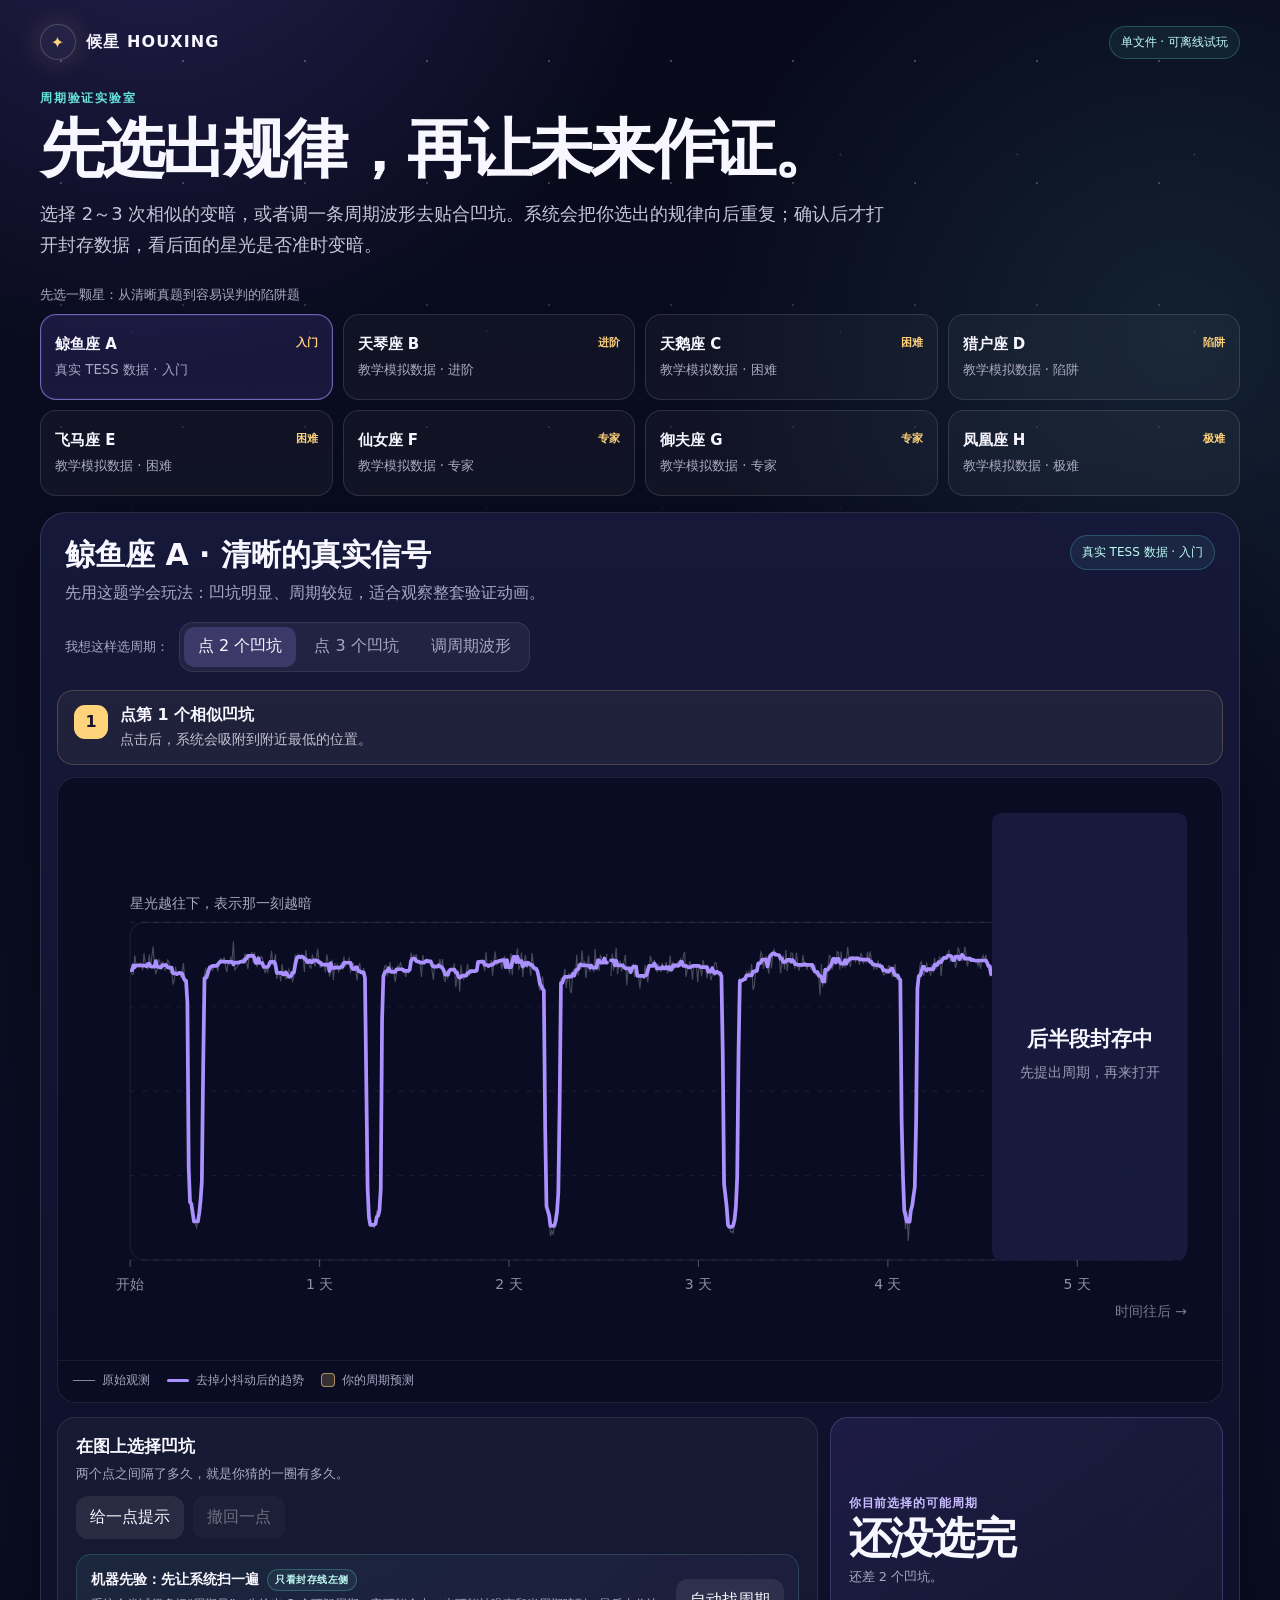
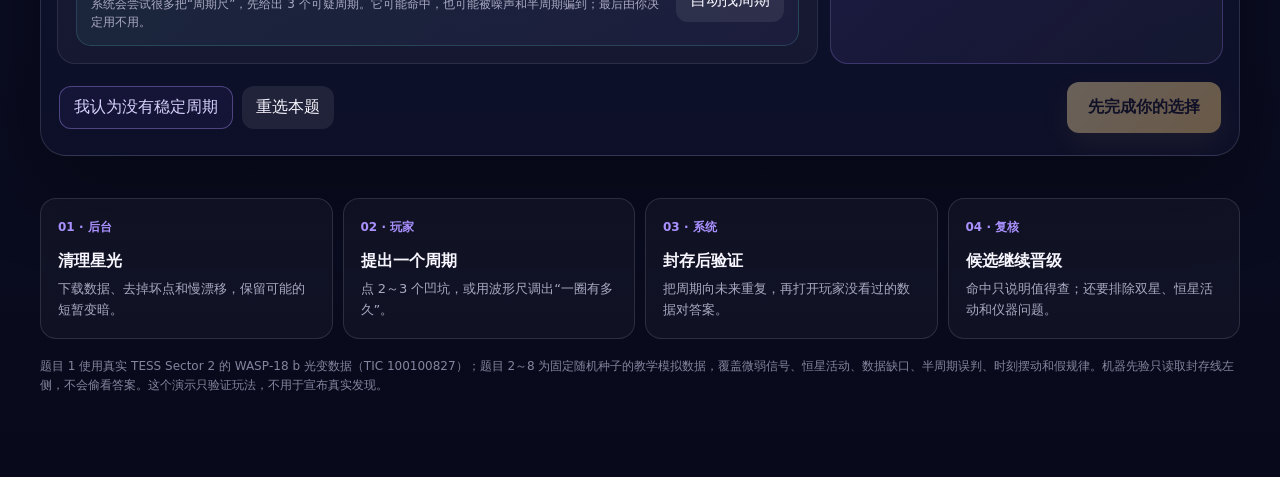
==== commit 0a14909a: "Expand Houxing challenges and add automatic period scan" ====
--- a/houxing/index.html
+++ b/houxing/index.html
@@ -236,6 +236,69 @@
     .click-controls { display: flex; flex-wrap: wrap; align-items: center; gap: 9px; margin-top: 13px; }
     .wave-controls { display: none; margin-top: 14px; }
     .wave-controls.show { display: grid; gap: 13px; }
+    .auto-tool {
+      margin-top: 15px;
+      padding: 14px;
+      border: 1px solid rgba(101,227,220,.18);
+      border-radius: 15px;
+      background: linear-gradient(135deg, rgba(101,227,220,.07), rgba(118,90,223,.07));
+    }
+    .auto-head {
+      display: flex;
+      align-items: center;
+      justify-content: space-between;
+      gap: 14px;
+    }
+    .auto-title { display: flex; align-items: center; gap: 8px; margin-bottom: 4px; }
+    .auto-title strong { font-size: 14px; }
+    .auto-pill {
+      padding: 3px 7px;
+      border: 1px solid rgba(101,227,220,.26);
+      border-radius: 999px;
+      color: #bffbf5;
+      background: rgba(101,227,220,.07);
+      font-size: 10px;
+      font-weight: 850;
+      letter-spacing: .05em;
+    }
+    .auto-copy { margin: 0; color: var(--muted); font-size: 12px; line-height: 1.5; }
+    .auto-button { flex: 0 0 auto; color: #d6fffb; border: 1px solid rgba(101,227,220,.3); background: rgba(101,227,220,.10); }
+    .auto-progress {
+      display: none;
+      height: 5px;
+      margin-top: 13px;
+      overflow: hidden;
+      border-radius: 99px;
+      background: rgba(255,255,255,.07);
+    }
+    .auto-progress.show { display: block; }
+    .auto-progress i {
+      display: block;
+      width: 38%;
+      height: 100%;
+      border-radius: inherit;
+      background: linear-gradient(90deg, var(--purple), var(--cyan));
+      animation: scan 1s ease-in-out infinite alternate;
+    }
+    .auto-results { display: none; margin-top: 12px; }
+    .auto-results.show { display: block; animation: rise .3s ease both; }
+    .auto-summary { margin: 0 0 9px; color: #d7d5e4; font-size: 12px; line-height: 1.55; }
+    .auto-candidates { display: grid; grid-template-columns: repeat(3,1fr); gap: 7px; }
+    .auto-candidate {
+      min-width: 0;
+      padding: 10px;
+      text-align: left;
+      color: var(--text);
+      border: 1px solid rgba(255,255,255,.10);
+      border-radius: 11px;
+      background: rgba(5,8,24,.42);
+      cursor: pointer;
+    }
+    .auto-candidate:hover { border-color: rgba(101,227,220,.42); background: rgba(101,227,220,.07); }
+    .auto-candidate.selected { border-color: var(--cyan); box-shadow: inset 0 0 0 1px rgba(101,227,220,.18); }
+    .auto-rank { display: block; margin-bottom: 3px; color: var(--cyan); font-size: 10px; font-weight: 850; }
+    .auto-period { display: block; overflow: hidden; text-overflow: ellipsis; white-space: nowrap; font-weight: 850; font-size: 13px; }
+    .auto-score { display: block; margin-top: 4px; color: var(--muted); font-size: 10px; }
     .slider-row {
       display: grid;
       grid-template-columns: 120px minmax(120px,1fr) 95px;
@@ -349,6 +412,7 @@
     }
     .toast.show { opacity: 1; transform: translate(-50%,0); }
     @keyframes rise { from { opacity: 0; transform: translateY(10px); } to { opacity: 1; transform: none; } }
+    @keyframes scan { from { transform: translateX(-15%); } to { transform: translateX(180%); } }
     @media (max-width: 860px) {
       .dataset-tabs { grid-template-columns: repeat(2,1fr); }
       .control-grid { grid-template-columns: 1fr; }
@@ -368,6 +432,9 @@
       #mainChart { min-height: 420px; }
       .slider-row { grid-template-columns: 1fr; gap: 5px; }
       .slider-row output { text-align: left; }
+      .auto-head { align-items: stretch; flex-direction: column; }
+      .auto-button { width: 100%; }
+      .auto-candidates { grid-template-columns: 1fr; }
       .fold-head { flex-direction: column; }
       .actions { flex-direction: column-reverse; align-items: stretch; padding: 16px 12px 19px; }
       .primary { width: 100%; }
@@ -445,6 +512,20 @@
             </div>
             <p>金色波浪只是“量周期的尺子”，不是恒星真实的亮度形状。让它的每个波谷尽量压住紫色凹坑。</p>
           </div>
+          <div class="auto-tool">
+            <div class="auto-head">
+              <div>
+                <div class="auto-title"><strong>机器先验：先让系统扫一遍</strong><span class="auto-pill">只看封存线左侧</span></div>
+                <p class="auto-copy">系统会尝试很多把“周期尺”，先给出 3 个可疑周期。它可能命中，也可能被噪声和半周期骗到；最后由你决定用不用。</p>
+              </div>
+              <button class="btn auto-button" id="autoScanButton" type="button">自动找周期</button>
+            </div>
+            <div class="auto-progress" id="autoProgress" aria-hidden="true"><i></i></div>
+            <div class="auto-results" id="autoResults" aria-live="polite">
+              <p class="auto-summary" id="autoSummary"></p>
+              <div class="auto-candidates" id="autoCandidates"></div>
+            </div>
+          </div>
         </section>
 
         <aside class="answer-card">
@@ -488,7 +569,7 @@
       <article><span>03 · 系统</span><h3>封存后验证</h3><p>把周期向未来重复，再打开玩家没看过的数据对答案。</p></article>
       <article><span>04 · 复核</span><h3>候选继续晋级</h3><p>命中只说明值得查；还要排除双星、恒星活动和仪器问题。</p></article>
     </section>
-    <p class="footnote">题目 1 使用真实 TESS Sector 2 的 WASP‑18 b 光变数据（TIC 100100827）；题目 2～4 为固定随机种子的教学模拟数据，用来测试微弱信号、复杂噪声和假规律。这个演示只验证玩法，不用于宣布真实发现。</p>
+    <p class="footnote">题目 1 使用真实 TESS Sector 2 的 WASP‑18 b 光变数据（TIC 100100827）；题目 2～8 为固定随机种子的教学模拟数据，覆盖微弱信号、恒星活动、数据缺口、半周期误判、时刻摆动和假规律。机器先验只读取封存线左侧，不会偷看答案。这个演示只验证玩法，不用于宣布真实发现。</p>
   </main>
 
   <div class="toast" id="toast" role="status" aria-live="polite"></div>
@@ -522,10 +603,19 @@
       var count = Math.floor(options.total / step);
       var events = [];
       if (options.period) {
-        for (var t = options.phase; t < options.total; t += options.period) events.push(t);
+        var eventIndex = 0;
+        for (var t = options.phase; t < options.total; t += options.period) {
+          var jitter = options.timingJitter ? Math.sin(eventIndex * 1.73 + .4) * options.timingJitter : 0;
+          if (!options.skipEvents || options.skipEvents.indexOf(eventIndex) === -1) events.push(t + jitter);
+          eventIndex++;
+        }
       } else if (options.fakeEvents) {
         events = options.fakeEvents.slice();
       }
+      var eventDepths = events.map(function (_, index) {
+        if (options.alternatingDepth) return index % 2 ? options.alternatingDepth : (options.depth || .35);
+        return (options.depth || .35) * (options.depthWobble ? 1 + Math.sin(index * 2.11) * options.depthWobble : 1);
+      });
       var red = 0;
       var points = [];
       for (var i = 0; i < count; i++) {
@@ -540,12 +630,14 @@
           var distance = Math.abs(x - events[e]);
           var duration = options.duration || .09;
           if (distance < duration) {
-            var shape = Math.exp(-Math.pow(distance / (duration * .48), 4));
-            var eventDepth = options.depth || .35;
-            if (!options.period) eventDepth *= .72 + random() * .48;
+            var shape = Math.exp(-Math.pow(distance / (duration * .48), options.shapePower || 4));
+            var eventDepth = eventDepths[e];
             y -= eventDepth * shape;
           }
         }
+        (options.outliers || []).forEach(function (outlier) {
+          if (Math.abs(x - outlier[0]) < step * 1.1) y += outlier[1];
+        });
         var missing = false;
         (options.gaps || []).forEach(function (gap) {
           if (x >= gap[0] && x <= gap[1]) missing = true;
@@ -579,6 +671,29 @@
       fakeEvents: [.72,2.08,3.43,4.81,7.02,8.61],
       depth: .28, duration: .09, noise: .061, redNoise: .017, stellarAmp: .085, stellarAmp2: .035,
       stellarPeriod: 2.65, gaps: [[5.48,5.63]]
+    });
+    var longGap = makeSynthetic({
+      seed: 231, total: 12.2, step: .015, period: 1.92, phase: .58,
+      depth: .245, duration: .105, noise: .072, redNoise: .014, stellarAmp: .052,
+      stellarPeriod: 4.15, gaps: [[4.31,4.54],[8.68,8.91]], outliers: [[2.83,-.24],[6.73,.22]]
+    });
+    var alias = makeSynthetic({
+      seed: 552, total: 10.8, step: .0125, period: .74, phase: .31,
+      depth: .31, alternatingDepth: .12, duration: .072, noise: .06, redNoise: .013,
+      stellarAmp: .04, stellarPeriod: 3.25
+    });
+    alias.events = alias.events.filter(function (_, index) { return index % 2 === 0; });
+    alias.displayEvents = alias.events.slice();
+    var timing = makeSynthetic({
+      seed: 881, total: 11.25, step: .0125, period: 1.11, phase: .42, timingJitter: .052,
+      depth: .22, depthWobble: .16, duration: .078, noise: .074, redNoise: .018,
+      stellarAmp: .082, stellarAmp2: .025, stellarPeriod: 3.7, gaps: [[5.7,5.84]]
+    });
+    var ultra = makeSynthetic({
+      seed: 1207, total: 13.1, step: .015, period: 2.28, phase: .64,
+      depth: .155, duration: .095, shapePower: 2, noise: .082, redNoise: .022,
+      stellarAmp: .095, stellarAmp2: .04, stellarPeriod: 4.55,
+      gaps: [[3.83,4.03],[9.48,9.68]], outliers: [[1.45,-.21],[5.54,-.18],[7.37,.24]]
     });
 
     var datasets = [
@@ -609,6 +724,34 @@
         difficulty: "陷阱", source: "教学模拟数据", kind: "sim",
         data: trap, cutoff: 6.34, period: null, phase: null,
         smoothRadius: 4, yPad: .045
+      },
+      {
+        id: "gap", short: "飞马座 E", name: "飞马座 E · 一次凌日掉进数据缺口",
+        desc: "真正的重复仍在，但中间有一次被观测缺口吞掉。别把“没拍到”误当成“没发生”。",
+        difficulty: "困难", source: "教学模拟数据", kind: "sim",
+        data: longGap, cutoff: 8.05, period: 1.92, phase: .58,
+        smoothRadius: 3, yPad: .045
+      },
+      {
+        id: "alias", short: "仙女座 F", name: "仙女座 F · 半周期诱饵",
+        desc: "深浅凹坑交替出现。机器很容易报出半周期；你要判断哪些凹坑才是同一种事件。",
+        difficulty: "专家", source: "教学模拟数据", kind: "sim",
+        data: alias, cutoff: 7.32, period: 1.48, phase: .31,
+        smoothRadius: 3, yPad: .04
+      },
+      {
+        id: "timing", short: "御夫座 G", name: "御夫座 G · 每次都早一点或晚一点",
+        desc: "凌日时刻会轻微摆动，不会像尺子刻度那样绝对整齐；考验你对“近似周期”的容忍度。",
+        difficulty: "专家", source: "教学模拟数据", kind: "sim",
+        data: timing, cutoff: 7.48, period: 1.11, phase: .42,
+        smoothRadius: 3, yPad: .045
+      },
+      {
+        id: "ultra", short: "凤凰座 H", name: "凤凰座 H · 极弱、长周期、少样本",
+        desc: "可见段只有少数次浅变暗，还混着红噪声和离群点。这题连自动算法也可能犹豫。",
+        difficulty: "极难", source: "教学模拟数据", kind: "sim",
+        data: ultra, cutoff: 8.18, period: 2.28, phase: .64,
+        smoothRadius: 3, yPad: .045
       }
     ];
 
@@ -621,6 +764,9 @@
       noPattern: false,
       hint: false,
       revealed: false,
+      candidateSource: null,
+      autoOptions: [],
+      autoRunToken: 0,
       completed: {},
       toastTimer: null
     };
@@ -634,6 +780,10 @@
     var noPatternButton = document.getElementById("noPatternButton");
     var undoButton = document.getElementById("undoButton");
     var hintButton = document.getElementById("hintButton");
+    var autoScanButton = document.getElementById("autoScanButton");
+    var autoProgress = document.getElementById("autoProgress");
+    var autoResults = document.getElementById("autoResults");
+    var autoCandidates = document.getElementById("autoCandidates");
     var result = document.getElementById("result");
     var plot = { left: 62, right: 970, top: 124, bottom: 414 };
 
@@ -709,6 +859,161 @@
       if (!candidates.length) return null;
       return candidates.reduce(function (best,p) { return !best || p.y < best.y ? p : best; }, null);
     }
+    function median(values) {
+      if (!values.length) return 0;
+      var sorted = values.slice().sort(function (a,b) { return a-b; });
+      var middle = Math.floor(sorted.length / 2);
+      return sorted.length % 2 ? sorted[middle] : (sorted[middle-1] + sorted[middle]) / 2;
+    }
+    function visibleResiduals() {
+      var visible = current().data.points.filter(function (p) { return p.y != null && p.x <= current().cutoff; });
+      if (!visible.length) return [];
+      var cadence = visible.length > 1 ? median(visible.slice(1).map(function (p,index) { return p.x - visible[index].x; }).filter(function (v) { return v > 0 && v < .08; })) : .0125;
+      var radius = Math.max(7, Math.round(.24 / Math.max(.004,cadence)));
+      return visible.map(function (point,index) {
+        var values = [];
+        for (var j=Math.max(0,index-radius); j<=Math.min(visible.length-1,index+radius); j++) {
+          if (Math.abs(visible[j].x-point.x) <= .28) values.push(visible[j].y);
+        }
+        return { x:point.x, y:point.y-median(values) };
+      });
+    }
+    function autoPeriodScan() {
+      var d = current();
+      var series = visibleResiduals();
+      if (series.length < 40) return [];
+      var residualMedian = median(series.map(function(p){return p.y;}));
+      var sigma = Math.max(
+        .0001,
+        1.4826 * median(series.map(function(p){return Math.abs(p.y-residualMedian);}))
+      );
+      var minPeriod = d.autoMin || .45;
+      var maxPeriod = Math.min(d.autoMax || 3.05, d.cutoff / 2.02);
+      var step = Math.max(.004, (maxPeriod-minPeriod)/430);
+      var bins = 52;
+      var results = [];
+      for (var period=minPeriod; period<=maxPeriod+.0001; period+=step) {
+        var sums = new Array(bins).fill(0);
+        var counts = new Array(bins).fill(0);
+        var total = 0;
+        series.forEach(function(point){
+          var phase = ((point.x % period) + period) % period;
+          var bin = Math.min(bins-1,Math.floor(phase/period*bins));
+          sums[bin] += point.y; counts[bin]++; total += point.y;
+        });
+        var best = null;
+        for (var width=2; width<=6; width++) {
+          for (var start=0; start<bins; start++) {
+            var insideSum=0, insideCount=0;
+            for (var w=0; w<width; w++) {
+              var b=(start+w)%bins;
+              insideSum+=sums[b]; insideCount+=counts[b];
+            }
+            if (insideCount<7 || series.length-insideCount<20) continue;
+            var insideMean=insideSum/insideCount;
+            var outsideMean=(total-insideSum)/(series.length-insideCount);
+            var depth=outsideMean-insideMean;
+            if(depth<=0)continue;
+            var snr=depth*Math.sqrt(insideCount*(series.length-insideCount)/series.length)/sigma;
+            if(!best||snr>best.snr)best={snr:snr,start:start,width:width,depth:depth};
+          }
+        }
+        if(!best)continue;
+        var phaseCenter=((best.start+best.width/2)%bins)/bins*period;
+        var halfWindow=best.width/bins*period*.62;
+        var eventMeans=[];
+        for(var center=phaseCenter;center<=d.cutoff+.001;center+=period){
+          var eventPoints=series.filter(function(p){return Math.abs(p.x-center)<=halfWindow;});
+          if(eventPoints.length>=3)eventMeans.push(eventPoints.reduce(function(sum,p){return sum+p.y;},0)/eventPoints.length);
+        }
+        for(var back=phaseCenter-period;back>=0;back-=period){
+          var earlier=series.filter(function(p){return Math.abs(p.x-back)<=halfWindow;});
+          if(earlier.length>=3)eventMeans.push(earlier.reduce(function(sum,p){return sum+p.y;},0)/earlier.length);
+        }
+        var negative=eventMeans.filter(function(v){return v<-.16*sigma;}).length;
+        var coherence=eventMeans.length?negative/eventMeans.length:0;
+        var eventMedian=eventMeans.length?median(eventMeans):0;
+        var eventSpread=eventMeans.length?1.4826*median(eventMeans.map(function(v){return Math.abs(v-eventMedian);})):sigma;
+        var consistency=1/(1+eventSpread/Math.max(best.depth,.001));
+        var eventFactor=Math.sqrt(Math.max(1,Math.min(6,eventMeans.length))/2);
+        var score=best.snr*(.38+.62*coherence)*(.72+.28*consistency)*eventFactor;
+        results.push({period:period,phase:phaseCenter,score:score,events:eventMeans.length,coherence:coherence,depth:best.depth});
+      }
+      results.sort(function(a,b){return b.score-a.score;});
+      var chosen=[];
+      results.some(function(candidate){
+        var tooClose=chosen.some(function(item){return Math.abs(item.period-candidate.period)/item.period<.035;});
+        if(!tooClose)chosen.push(candidate);
+        return chosen.length===3;
+      });
+      if(!chosen.length)return [];
+      var top=chosen[0].score;
+      chosen.forEach(function(candidate,index){
+        candidate.rank=index+1;
+        candidate.relative=Math.max(1,Math.round(candidate.score/top*100));
+      });
+      return chosen;
+    }
+    function renderAutoResults() {
+      autoCandidates.replaceChildren();
+      if(!state.autoOptions.length){
+        document.getElementById("autoSummary").textContent="可见数据不足，系统暂时无法形成候选。你仍可以自己选择，或提交“没有稳定周期”。";
+        autoResults.classList.add("show");
+        return;
+      }
+      var top=state.autoOptions[0];
+      var strength=top.score>=7?"较强":top.score>=4?"中等":"较弱";
+      document.getElementById("autoSummary").textContent="已扫描封存线左侧。最可疑的是 "+formatPeriod(top.period)+"，可见段证据“"+strength+"”。下面是相对匹配排名，不是行星概率。";
+      state.autoOptions.forEach(function(candidate,index){
+        var button=document.createElement("button");
+        button.type="button";
+        button.className="auto-candidate"+(state.candidateSource==="auto"&&Math.abs(state.candidatePeriod-candidate.period)<.0001?" selected":"");
+        button.innerHTML="<span class=\"auto-rank\">候选 "+(index+1)+" · 点击采用</span><span class=\"auto-period\">"+formatPeriod(candidate.period)+"</span><span class=\"auto-score\">相对匹配 "+candidate.relative+"% · 对齐 "+candidate.events+" 圈</span>";
+        button.addEventListener("click",function(){applyAutoCandidate(index);});
+        autoCandidates.appendChild(button);
+      });
+      autoResults.classList.add("show");
+    }
+    function runAutoScan() {
+      if(state.revealed)return;
+      var token=++state.autoRunToken;
+      autoScanButton.disabled=true;
+      autoScanButton.textContent="正在尝试很多周期…";
+      autoProgress.classList.add("show");
+      autoResults.classList.remove("show");
+      var options=autoPeriodScan();
+      setTimeout(function(){
+        if(token!==state.autoRunToken)return;
+        state.autoOptions=options;
+        autoProgress.classList.remove("show");
+        autoScanButton.disabled=false;
+        autoScanButton.textContent="重新扫描";
+        renderAutoResults();
+      },reducedMotion?30:620);
+    }
+    function applyAutoCandidate(index) {
+      var candidate=state.autoOptions[index];
+      if(!candidate||state.revealed)return;
+      state.marks=[];
+      state.noPattern=false;
+      state.candidatePeriod=candidate.period;
+      state.candidatePhase=candidate.phase;
+      state.candidateSource="auto";
+      undoButton.disabled=true;
+      updateCandidate();
+      drawMain();
+      renderAutoResults();
+      showToast("已采用机器候选 "+(index+1)+"。你可以直接封存验证，也可以继续手动改答案。");
+    }
+    function clearAutoResults() {
+      state.autoRunToken++;
+      state.autoOptions=[];
+      autoProgress.classList.remove("show");
+      autoResults.classList.remove("show");
+      autoCandidates.replaceChildren();
+      autoScanButton.disabled=false;
+      autoScanButton.textContent="自动找周期";
+    }
     function updateTabs() {
       datasetTabs.innerHTML = "";
       datasets.forEach(function (d,index) {
@@ -737,6 +1042,12 @@
         copy.textContent = "现在可以封存这个判断，打开后半段看看是否存在持续重复。";
         return;
       }
+      if (state.candidateSource === "auto" && candidateReady()) {
+        number.textContent = "2";
+        title.textContent = "机器先验已经变成你的候选周期";
+        copy.textContent = "金色预测带来自可见数据的自动扫描。你可以直接封存验证，也可以继续自己改。";
+        return;
+      }
       if (state.mode === "wave") {
         number.textContent = candidateReady() ? "2" : "1";
         title.textContent = "让金色波形的每个波谷压住紫色凹坑";
@@ -763,7 +1074,9 @@
         foldPanel.classList.remove("show");
       } else if (candidateReady()) {
         value.textContent = formatPeriod(state.candidatePeriod);
-        help.textContent = "也就是你猜：可能的行星每隔这么久回来遮住一次星光。";
+        help.textContent = state.candidateSource === "auto"
+          ? "这是机器只看可见段给出的先验候选；你可以拿它去封存验证，也可以自己改。"
+          : "也就是你猜：可能的行星每隔这么久回来遮住一次星光。";
         foldPanel.classList.add("show");
         drawFold(true);
       } else {
@@ -775,6 +1088,7 @@
       revealButton.disabled = !candidateReady() || state.revealed;
       revealButton.textContent = candidateReady() ? "确认并封存 · 展开后半段" : "先完成你的选择";
       noPatternButton.classList.toggle("active", state.noPattern);
+      if(state.candidateSource!=="auto")autoCandidates.querySelectorAll(".selected").forEach(function(node){node.classList.remove("selected");});
       updateInstructions();
     }
     function deriveFromMarks() {
@@ -782,6 +1096,7 @@
       if (state.marks.length < needed) {
         state.candidatePeriod = null;
         state.candidatePhase = null;
+        state.candidateSource = null;
         return;
       }
       var intervals = [];
@@ -789,11 +1104,13 @@
       intervals.sort(function (a,b) { return a-b; });
       state.candidatePeriod = intervals[Math.floor(intervals.length / 2)];
       state.candidatePhase = state.marks[0].x;
+      state.candidateSource = "human";
     }
     function waveCandidate() {
       state.candidatePeriod = Number(periodSlider.value);
       state.candidatePhase = Number(phaseSlider.value) * state.candidatePeriod;
       state.noPattern = false;
+      state.candidateSource = "wave";
       periodOutput.textContent = formatPeriod(state.candidatePeriod);
       document.getElementById("phaseOutput").textContent = "波谷起点：" + state.candidatePhase.toFixed(2) + " 天";
       updateCandidate();
@@ -806,6 +1123,7 @@
       state.revealed = false;
       state.candidatePeriod = null;
       state.candidatePhase = null;
+      state.candidateSource = null;
       result.className = "result";
       document.querySelectorAll(".mode").forEach(function (button) { button.classList.toggle("active", button.dataset.mode === mode); });
       var wave = mode === "wave";
@@ -825,6 +1143,7 @@
     }
     function selectDataset(index) {
       state.datasetIndex = index;
+      clearAutoResults();
       var d = current();
       if (!d.smooth) d.smooth = movingMedian(d.data.points, d.smoothRadius);
       document.getElementById("starName").textContent = d.name;
@@ -1033,6 +1352,8 @@
       if(!candidateReady()||state.revealed)return;
       state.revealed=true;
       revealButton.disabled=true; noPatternButton.disabled=true; undoButton.disabled=true; hintButton.disabled=true;
+      autoScanButton.disabled=true;
+      autoCandidates.querySelectorAll("button").forEach(function(button){button.disabled=true;});
       drawMain({animate:true});
       drawFold(true);
       updateInstructions();
@@ -1042,7 +1363,8 @@
         document.getElementById("resultKicker").textContent=scored.grade==="hit"?"封存验证 · 通过":scored.grade==="partial"?"封存验证 · 部分命中":"封存验证 · 未通过";
         document.getElementById("resultTitle").textContent=scored.title;
         document.getElementById("resultCopy").textContent=scored.copy;
-        document.getElementById("submittedCheck").textContent=state.noPattern?"没有稳定周期":formatPeriod(state.candidatePeriod)+"；由 "+(state.mode==="wave"?"周期波形":state.marks.length+" 个凹坑")+" 得出。";
+        var sourceLabel=state.candidateSource==="auto"?"机器先验候选":state.mode==="wave"?"周期波形":state.marks.length+" 个凹坑";
+        document.getElementById("submittedCheck").textContent=state.noPattern?"没有稳定周期":formatPeriod(state.candidatePeriod)+"；由 "+sourceLabel+" 得出。";
         document.getElementById("hiddenCheck").textContent=scored.hidden;
         document.getElementById("scienceCheck").textContent=scored.grade==="hit"&&current().period?"这是“周期信号候选”，仍需排除双星、恒星活动和仪器误差。":scored.grade==="hit"?"拒绝假规律同样有价值，可减少后续复核浪费。":"这次答案不晋级，但会帮助校准玩家对噪声与真信号的判断。";
         state.completed[current().id]=scored.grade;
@@ -1051,8 +1373,9 @@
       },reducedMotion?30:1050);
     }
     function reset(scroll) {
-      state.marks=[]; state.candidatePeriod=null; state.candidatePhase=null; state.noPattern=false; state.hint=false; state.revealed=false;
+      state.marks=[]; state.candidatePeriod=null; state.candidatePhase=null; state.candidateSource=null; state.noPattern=false; state.hint=false; state.revealed=false;
       hintButton.disabled=false; hintButton.textContent="给一点提示"; undoButton.disabled=true; noPatternButton.disabled=false;
+      autoScanButton.disabled=false;
       result.className="result";
       if(state.mode==="wave"){
         periodSlider.value=current().difficulty==="入门"?1.15:1.22;
@@ -1061,12 +1384,14 @@
       }else{
         updateCandidate(); drawMain();
       }
+      if(autoResults.classList.contains("show"))renderAutoResults();
       if(scroll)document.querySelector(".lab-head").scrollIntoView({behavior:reducedMotion?"auto":"smooth",block:"start"});
     }
 
     document.querySelectorAll(".mode").forEach(function(button){button.addEventListener("click",function(){setMode(button.dataset.mode);});});
     periodSlider.addEventListener("input",waveCandidate);
     phaseSlider.addEventListener("input",waveCandidate);
+    autoScanButton.addEventListener("click",runAutoScan);
     revealButton.addEventListener("click",reveal);
     document.getElementById("resetButton").addEventListener("click",function(){reset(true);});
     undoButton.addEventListener("click",function(){
@@ -1082,8 +1407,9 @@
     noPatternButton.addEventListener("click",function(){
       if(state.revealed)return;
       state.noPattern=!state.noPattern;
-      if(state.noPattern){state.marks=[];state.candidatePeriod=null;state.candidatePhase=null;}
+      if(state.noPattern){state.marks=[];state.candidatePeriod=null;state.candidatePhase=null;state.candidateSource="none";}
       else if(state.mode==="wave")waveCandidate();
+      else state.candidateSource=null;
       updateCandidate(); drawMain();
     });
 
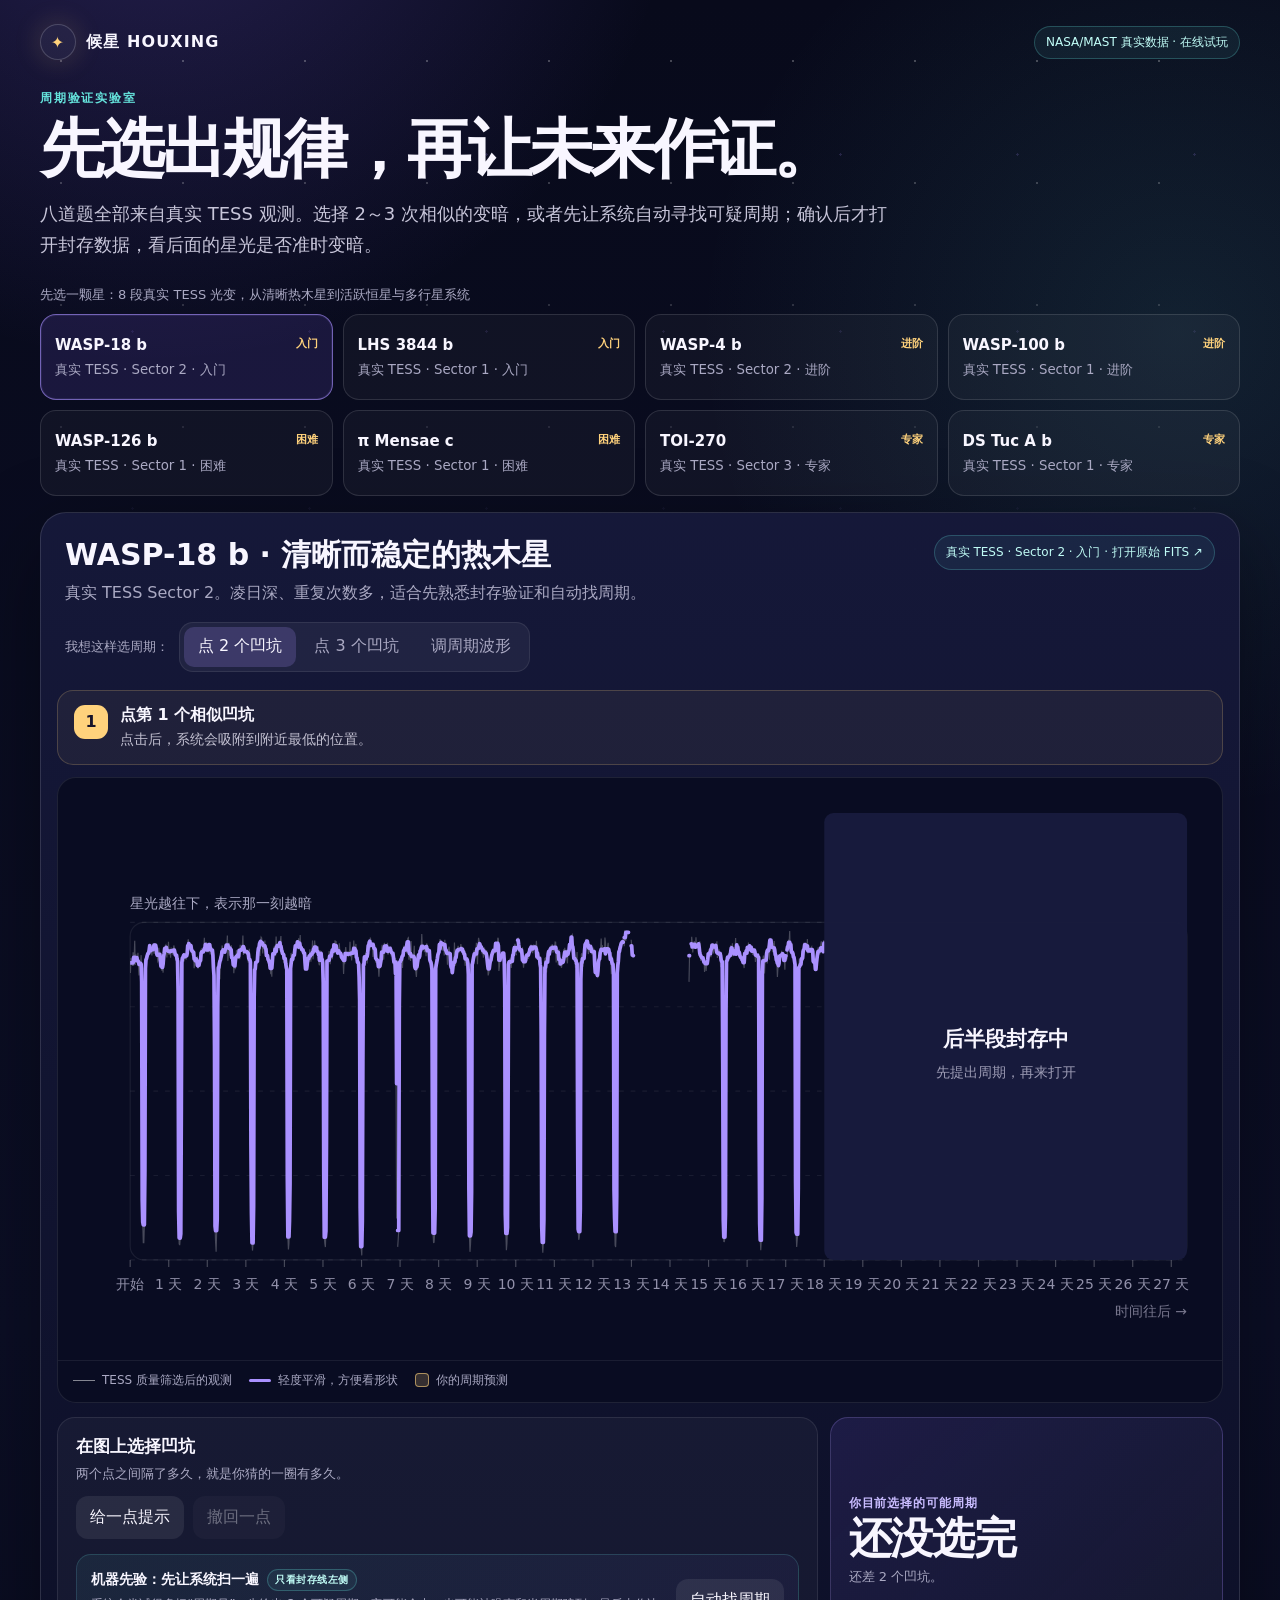
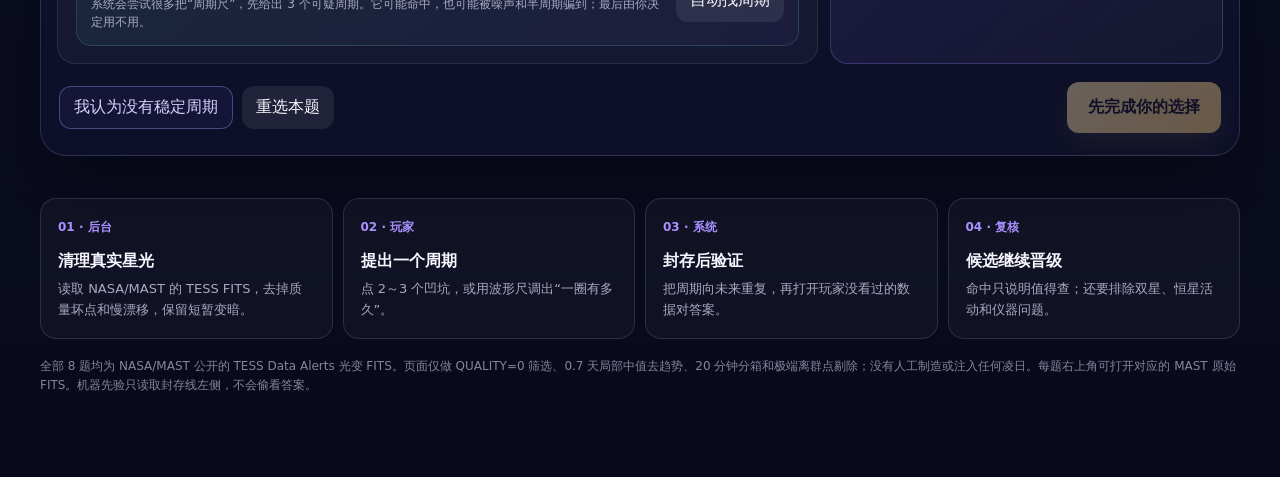
==== commit 751d1f66: "Replace simulated challenges with real TESS data" ====
--- a/houxing/index.html
+++ b/houxing/index.html
@@ -138,7 +138,9 @@
       background: rgba(101,227,220,.07);
       font-size: 12px;
       white-space: nowrap;
-    }
+      text-decoration: none;
+    }
+    .source-badge:hover { border-color: rgba(101,227,220,.5); background: rgba(101,227,220,.12); }
     .mode-row {
       display: flex;
       align-items: center;
@@ -450,22 +452,22 @@
   <main class="page">
     <header class="topbar">
       <div class="brand"><span class="brand-star">✦</span><span>候星 HOUXING</span></div>
-      <span class="offline">单文件 · 可离线试玩</span>
+      <span class="offline">NASA/MAST 真实数据 · 在线试玩</span>
     </header>
 
     <section class="intro">
       <p class="eyebrow">周期验证实验室</p>
       <h1>先选出规律，再让未来作证。</h1>
-      <p>选择 2～3 次相似的变暗，或者调一条周期波形去贴合凹坑。系统会把你选出的规律向后重复；确认后才打开封存数据，看后面的星光是否准时变暗。</p>
+      <p>八道题全部来自真实 TESS 观测。选择 2～3 次相似的变暗，或者先让系统自动寻找可疑周期；确认后才打开封存数据，看后面的星光是否准时变暗。</p>
     </section>
 
-    <p class="dataset-label">先选一颗星：从清晰真题到容易误判的陷阱题</p>
+    <p class="dataset-label">先选一颗星：8 段真实 TESS 光变，从清晰热木星到活跃恒星与多行星系统</p>
     <div class="dataset-tabs" id="datasetTabs"></div>
 
     <section class="lab">
       <header class="lab-head">
         <div><h2 class="star-name" id="starName"></h2><p class="star-desc" id="starDesc"></p></div>
-        <span class="source-badge" id="sourceBadge"></span>
+        <a class="source-badge" id="sourceBadge" target="_blank" rel="noreferrer"></a>
       </header>
 
       <div class="mode-row">
@@ -485,8 +487,8 @@
       <div class="chart-shell">
         <svg id="mainChart" viewBox="0 0 1000 500" role="img" aria-label="恒星亮度随时间变化的曲线，右侧数据暂时封存。"></svg>
         <div class="legend">
-          <span class="key"><i class="raw-key"></i>原始观测</span>
-          <span class="key"><i class="smooth-key"></i>去掉小抖动后的趋势</span>
+          <span class="key"><i class="raw-key"></i>TESS 质量筛选后的观测</span>
+          <span class="key"><i class="smooth-key"></i>轻度平滑，方便看形状</span>
           <span class="key"><i class="guess-key"></i>你的周期预测</span>
         </div>
       </div>
@@ -564,196 +566,28 @@
     </section>
 
     <section class="explain" aria-label="完整流程">
-      <article><span>01 · 后台</span><h3>清理星光</h3><p>下载数据、去掉坏点和慢漂移，保留可能的短暂变暗。</p></article>
+      <article><span>01 · 后台</span><h3>清理真实星光</h3><p>读取 NASA/MAST 的 TESS FITS，去掉质量坏点和慢漂移，保留短暂变暗。</p></article>
       <article><span>02 · 玩家</span><h3>提出一个周期</h3><p>点 2～3 个凹坑，或用波形尺调出“一圈有多久”。</p></article>
       <article><span>03 · 系统</span><h3>封存后验证</h3><p>把周期向未来重复，再打开玩家没看过的数据对答案。</p></article>
       <article><span>04 · 复核</span><h3>候选继续晋级</h3><p>命中只说明值得查；还要排除双星、恒星活动和仪器问题。</p></article>
     </section>
-    <p class="footnote">题目 1 使用真实 TESS Sector 2 的 WASP‑18 b 光变数据（TIC 100100827）；题目 2～8 为固定随机种子的教学模拟数据，覆盖微弱信号、恒星活动、数据缺口、半周期误判、时刻摆动和假规律。机器先验只读取封存线左侧，不会偷看答案。这个演示只验证玩法，不用于宣布真实发现。</p>
+    <p class="footnote">全部 8 题均为 NASA/MAST 公开的 TESS Data Alerts 光变 FITS。页面仅做 QUALITY=0 筛选、0.7 天局部中值去趋势、20 分钟分箱和极端离群点剔除；没有人工制造或注入任何凌日。每题右上角可打开对应的 MAST 原始 FITS。机器先验只读取封存线左侧，不会偷看答案。</p>
   </main>
 
   <div class="toast" id="toast" role="status" aria-live="polite"></div>
 
+  <script src="./real-datasets.js"></script>
   <script>
   (function () {
     "use strict";
-    var REAL_SOURCE = {"object":"WASP-18 b","tic":"100100827","sector":2,"stepDays":0.006944444444444444,"cutoffDays":4.55,"trueTransitDays":5.052083333333333,"tutorialCentersDays":[0.3506944444444444,1.2881944444444444,2.21875,3.1840277777777777,4.107638888888888],"ppm":[-125,-291,-285,507,95,84,1,168,67,-122,590,146,39,-89,533,29,459,878,24,-254,-107,324,259,-105,246,-4,-116,88,304,227,-248,-12,-726,-564,21,-290,-259,-231,-437,-165,176,-568,-540,-1495,-8458,-9887,-9960,-10335,-10705,-10813,-10955,-10709,-10360,-9832,-9001,-4225,-329,-8,-460,-446,60,87,-163,56,21,181,-158,103,372,329,237,421,58,-201,229,120,406,315,1093,-100,-36,22,192,229,239,364,346,581,190,-65,523,480,651,180,630,172,21,384,181,448,405,12,-249,-7,-249,226,229,692,99,241,557,-490,-234,-236,-596,132,-304,-123,-489,-406,-89,-221,-393,-586,-358,536,119,544,433,361,515,448,-205,726,330,222,11,-37,545,288,34,290,776,276,10,16,209,114,-211,546,174,-396,-149,326,-547,179,-28,158,-172,-16,197,-107,452,25,191,265,377,-201,-79,195,-8,-159,-551,-4,172,-210,-216,-38,-446,-4844,-9301,-10512,-10885,-10844,-10911,-10969,-10802,-10241,-10508,-10460,-9357,-2212,-225,45,77,-387,-163,224,-195,-38,-235,-615,-233,69,-83,222,-4,-228,-151,-400,-103,-230,-151,621,260,535,359,548,202,238,97,-406,521,191,194,246,330,283,280,-131,-520,98,32,24,88,356,-39,345,-443,-613,-153,-440,-307,-73,-100,-58,160,-842,-438,-218,-1016,112,-395,-508,-353,-230,148,-359,-155,-242,-135,-163,-162,-172,229,246,299,237,109,-159,632,-37,96,53,306,-357,230,666,109,161,274,298,-85,305,452,324,-31,3,-259,583,-335,438,219,466,795,-77,28,623,-405,257,516,-31,101,188,-353,599,151,7,-141,-53,-785,-984,-674,-386,-901,-6776,-10064,-10255,-10445,-11318,-11105,-11255,-10890,-10308,-10669,-9486,-5791,-469,-658,-408,-68,-871,-391,-277,-958,-1082,-187,-76,-422,523,-345,124,-101,718,82,260,-459,74,496,-189,75,-11,-206,774,-121,294,-153,524,372,194,199,188,567,null,null,-379,582,-135,295,816,-302,81,278,-177,-1,238,521,-765,-43,-207,-244,28,113,-410,34,80,-360,-895,-391,-333,-422,92,-337,-629,-124,488,257,63,296,-90,-181,158,-47,-194,187,-48,16,219,-255,-102,493,-102,225,-99,62,95,230,53,374,58,475,648,-402,-118,21,245,1,-527,107,93,55,-624,88,-47,-370,298,14,11,-478,19,-186,-547,-334,-32,181,189,-260,-366,-197,-232,-3606,-9131,-9592,-10107,-10928,-10856,-11149,-11113,-11185,-10623,-10072,-8811,-3613,-479,-572,-548,-571,-503,-202,-343,-170,-350,137,-947,-800,-147,-185,198,166,630,502,-70,326,472,38,-264,589,-51,531,753,603,592,514,362,-249,223,503,-80,733,-159,310,235,602,587,128,-59,620,105,-142,183,3,518,103,195,-102,133,97,-57,117,-199,116,-354,-175,-421,-1181,140,-816,-99,-680,-598,10,504,436,-99,60,356,202,657,615,-92,663,-27,152,23,302,863,296,5,437,468,376,239,434,336,113,600,455,178,318,218,656,227,668,366,96,-74,118,-97,291,31,145,81,-309,-318,-130,-185,63,43,-208,-367,-57,132,-465,-343,-332,-538,-6487,-8809,-10458,-11017,-10244,-11522,-10713,-10713,-9644,-10045,-9257,-6501,-905,-371,102,257,-200,-358,16,169,-140,-76,-350,123,-226,404,-81,96,219,462,-373,214,395,329,488,565,733,228,486,300,454,-27,215,837,620,450,280,336,856,529,33,365,427,362,299,276,284,318,69,226,-67,361,498,286,520,192,47,-286,-387,-352,306,-446,-143,-802,338,76,-54,-270,-308,276,230,39,-417,167,515,7,-327,307,-62,-330,148,166,-67,76,587,92,-206,-96,153,80,373,-90,-6,567,71,750,190,543,23,180,-322,669,11,461,44,-95,446,208,-163,-561,-3,-491,382,-82,-312,-64,277,76,-320,-131,429,-13,-132,-138,-734,-1193,-8110,null,null,-10554,-10761,-11094,-10898,-10929,-10013,-10341,-9420,-3131,-74,-205,368,-637,-317,-42,-20,-255,288,221,130,-447,51,-554,151,225,0,57,291,291,-26,-77,668,512,416,596,438,176,-288,455,846,621,759,147,727,733,237,319,480,72,315,490,557,91,513,219,668,772,350,324,368,250,867,209,662,-141,25,556,267,0,206,135,-358,-461,246,-73,-542,-46,908,-207]};
     var NS = "http://www.w3.org/2000/svg";
     var reducedMotion = window.matchMedia && window.matchMedia("(prefers-reduced-motion: reduce)").matches;
 
-    function rng(seed) {
-      var value = seed >>> 0;
-      return function () {
-        value += 0x6D2B79F5;
-        var t = value;
-        t = Math.imul(t ^ (t >>> 15), t | 1);
-        t ^= t + Math.imul(t ^ (t >>> 7), t | 61);
-        return ((t ^ (t >>> 14)) >>> 0) / 4294967296;
-      };
-    }
-    function gaussian(random) {
-      var u = 0, v = 0;
-      while (!u) u = random();
-      while (!v) v = random();
-      return Math.sqrt(-2 * Math.log(u)) * Math.cos(2 * Math.PI * v);
-    }
-    function makeSynthetic(options) {
-      var random = rng(options.seed);
-      var step = options.step || .0125;
-      var count = Math.floor(options.total / step);
-      var events = [];
-      if (options.period) {
-        var eventIndex = 0;
-        for (var t = options.phase; t < options.total; t += options.period) {
-          var jitter = options.timingJitter ? Math.sin(eventIndex * 1.73 + .4) * options.timingJitter : 0;
-          if (!options.skipEvents || options.skipEvents.indexOf(eventIndex) === -1) events.push(t + jitter);
-          eventIndex++;
-        }
-      } else if (options.fakeEvents) {
-        events = options.fakeEvents.slice();
-      }
-      var eventDepths = events.map(function (_, index) {
-        if (options.alternatingDepth) return index % 2 ? options.alternatingDepth : (options.depth || .35);
-        return (options.depth || .35) * (options.depthWobble ? 1 + Math.sin(index * 2.11) * options.depthWobble : 1);
-      });
-      var red = 0;
-      var points = [];
-      for (var i = 0; i < count; i++) {
-        var x = (i + .5) * step;
-        red = red * .91 + gaussian(random) * (options.redNoise || .014);
-        var y = 100
-          + (options.stellarAmp || 0) * Math.sin(2 * Math.PI * x / (options.stellarPeriod || 3.1) + .6)
-          + (options.stellarAmp2 || 0) * Math.sin(2 * Math.PI * x / 1.83 + 1.4)
-          + red
-          + gaussian(random) * (options.noise || .055);
-        for (var e = 0; e < events.length; e++) {
-          var distance = Math.abs(x - events[e]);
-          var duration = options.duration || .09;
-          if (distance < duration) {
-            var shape = Math.exp(-Math.pow(distance / (duration * .48), options.shapePower || 4));
-            var eventDepth = eventDepths[e];
-            y -= eventDepth * shape;
-          }
-        }
-        (options.outliers || []).forEach(function (outlier) {
-          if (Math.abs(x - outlier[0]) < step * 1.1) y += outlier[1];
-        });
-        var missing = false;
-        (options.gaps || []).forEach(function (gap) {
-          if (x >= gap[0] && x <= gap[1]) missing = true;
-        });
-        points.push({ x: x, y: missing ? null : y });
-      }
-      return { points: points, events: options.period ? events : [], displayEvents: events };
-    }
-    function makeReal() {
-      var points = REAL_SOURCE.ppm.map(function (ppm, index) {
-        return { x: (index + .5) * REAL_SOURCE.stepDays, y: ppm == null ? null : 100 + ppm / 10000 };
-      });
-      var events = [];
-      var period = .941449;
-      for (var t = .35069; t < points[points.length - 1].x; t += period) events.push(t);
-      return { points: points, events: events, displayEvents: events };
-    }
-
-    var real = makeReal();
-    var weak = makeSynthetic({
-      seed: 71, total: 9.15, step: .0125, period: 1.37, phase: .48,
-      depth: .29, duration: .085, noise: .07, redNoise: .011, stellarAmp: .055, stellarPeriod: 3.4
+    var datasets = (window.HOUXING_REAL_DATASETS || []).map(function (dataset) {
+      dataset.data.points = dataset.data.points.map(function (point) { return { x: point[0], y: point[1] }; });
+      dataset.smooth = null;
+      return dataset;
     });
-    var complex = makeSynthetic({
-      seed: 144, total: 9.9, step: .0125, period: .86, phase: .39,
-      depth: .19, duration: .07, noise: .074, redNoise: .018, stellarAmp: .105, stellarAmp2: .035,
-      stellarPeriod: 2.72, gaps: [[2.48,2.66],[5.21,5.38]]
-    });
-    var trap = makeSynthetic({
-      seed: 903, total: 9.4, step: .0125, period: null,
-      fakeEvents: [.72,2.08,3.43,4.81,7.02,8.61],
-      depth: .28, duration: .09, noise: .061, redNoise: .017, stellarAmp: .085, stellarAmp2: .035,
-      stellarPeriod: 2.65, gaps: [[5.48,5.63]]
-    });
-    var longGap = makeSynthetic({
-      seed: 231, total: 12.2, step: .015, period: 1.92, phase: .58,
-      depth: .245, duration: .105, noise: .072, redNoise: .014, stellarAmp: .052,
-      stellarPeriod: 4.15, gaps: [[4.31,4.54],[8.68,8.91]], outliers: [[2.83,-.24],[6.73,.22]]
-    });
-    var alias = makeSynthetic({
-      seed: 552, total: 10.8, step: .0125, period: .74, phase: .31,
-      depth: .31, alternatingDepth: .12, duration: .072, noise: .06, redNoise: .013,
-      stellarAmp: .04, stellarPeriod: 3.25
-    });
-    alias.events = alias.events.filter(function (_, index) { return index % 2 === 0; });
-    alias.displayEvents = alias.events.slice();
-    var timing = makeSynthetic({
-      seed: 881, total: 11.25, step: .0125, period: 1.11, phase: .42, timingJitter: .052,
-      depth: .22, depthWobble: .16, duration: .078, noise: .074, redNoise: .018,
-      stellarAmp: .082, stellarAmp2: .025, stellarPeriod: 3.7, gaps: [[5.7,5.84]]
-    });
-    var ultra = makeSynthetic({
-      seed: 1207, total: 13.1, step: .015, period: 2.28, phase: .64,
-      depth: .155, duration: .095, shapePower: 2, noise: .082, redNoise: .022,
-      stellarAmp: .095, stellarAmp2: .04, stellarPeriod: 4.55,
-      gaps: [[3.83,4.03],[9.48,9.68]], outliers: [[1.45,-.21],[5.54,-.18],[7.37,.24]]
-    });
-
-    var datasets = [
-      {
-        id: "real", short: "鲸鱼座 A", name: "鲸鱼座 A · 清晰的真实信号",
-        desc: "先用这题学会玩法：凹坑明显、周期较短，适合观察整套验证动画。",
-        difficulty: "入门", source: "真实 TESS 数据", kind: "real",
-        data: real, cutoff: REAL_SOURCE.cutoffDays, period: .941449, phase: .35069,
-        smoothRadius: 3, yPad: .08
-      },
-      {
-        id: "weak", short: "天琴座 B", name: "天琴座 B · 微弱信号",
-        desc: "凹坑只有噪声波动的几倍高，需要把整条曲线横着比较。",
-        difficulty: "进阶", source: "教学模拟数据", kind: "sim",
-        data: weak, cutoff: 6.22, period: 1.37, phase: .48,
-        smoothRadius: 4, yPad: .045
-      },
-      {
-        id: "complex", short: "天鹅座 C", name: "天鹅座 C · 恒星自己也在变化",
-        desc: "曲线有慢慢起伏和缺口，考验你能否从大波动里看见短而重复的小凹坑。",
-        difficulty: "困难", source: "教学模拟数据", kind: "sim",
-        data: complex, cutoff: 6.82, period: .86, phase: .39,
-        smoothRadius: 3, yPad: .04
-      },
-      {
-        id: "trap", short: "猎户座 D", name: "猎户座 D · 看似有规律的陷阱",
-        desc: "前半段似乎能凑出一个周期，但后半段未必配合。也可以提交“没有稳定周期”。",
-        difficulty: "陷阱", source: "教学模拟数据", kind: "sim",
-        data: trap, cutoff: 6.34, period: null, phase: null,
-        smoothRadius: 4, yPad: .045
-      },
-      {
-        id: "gap", short: "飞马座 E", name: "飞马座 E · 一次凌日掉进数据缺口",
-        desc: "真正的重复仍在，但中间有一次被观测缺口吞掉。别把“没拍到”误当成“没发生”。",
-        difficulty: "困难", source: "教学模拟数据", kind: "sim",
-        data: longGap, cutoff: 8.05, period: 1.92, phase: .58,
-        smoothRadius: 3, yPad: .045
-      },
-      {
-        id: "alias", short: "仙女座 F", name: "仙女座 F · 半周期诱饵",
-        desc: "深浅凹坑交替出现。机器很容易报出半周期；你要判断哪些凹坑才是同一种事件。",
-        difficulty: "专家", source: "教学模拟数据", kind: "sim",
-        data: alias, cutoff: 7.32, period: 1.48, phase: .31,
-        smoothRadius: 3, yPad: .04
-      },
-      {
-        id: "timing", short: "御夫座 G", name: "御夫座 G · 每次都早一点或晚一点",
-        desc: "凌日时刻会轻微摆动，不会像尺子刻度那样绝对整齐；考验你对“近似周期”的容忍度。",
-        difficulty: "专家", source: "教学模拟数据", kind: "sim",
-        data: timing, cutoff: 7.48, period: 1.11, phase: .42,
-        smoothRadius: 3, yPad: .045
-      },
-      {
-        id: "ultra", short: "凤凰座 H", name: "凤凰座 H · 极弱、长周期、少样本",
-        desc: "可见段只有少数次浅变暗，还混着红噪声和离群点。这题连自动算法也可能犹豫。",
-        difficulty: "极难", source: "教学模拟数据", kind: "sim",
-        data: ultra, cutoff: 8.18, period: 2.28, phase: .64,
-        smoothRadius: 3, yPad: .045
-      }
-    ];
 
     var state = {
       datasetIndex: 0,
@@ -767,6 +601,7 @@
       candidateSource: null,
       autoOptions: [],
       autoRunToken: 0,
+      matchedSignal: null,
       completed: {},
       toastTimer: null
     };
@@ -809,8 +644,9 @@
       });
     }
     function ranges() {
-      var values = validPoints().map(function (p) { return p.y; });
-      var low = Math.min.apply(null, values), high = Math.max.apply(null, values);
+      var values = validPoints().map(function (p) { return p.y; }).sort(function(a,b){return a-b;});
+      var low = values[Math.floor(values.length*.0025)];
+      var high = values[Math.min(values.length-1,Math.ceil(values.length*.9975))];
       var pad = current().yPad || .04;
       return { low: low - pad, high: high + pad };
     }
@@ -830,6 +666,12 @@
     }
     function formatPeriod(days) {
       var minutes = Math.round(days * 24 * 60);
+      if(minutes>=2880){
+        var dayCount=Math.floor(minutes/1440);
+        var dayHours=Math.floor((minutes%1440)/60);
+        var dayMinutes=minutes%60;
+        return dayCount+" 天"+(dayHours?" "+dayHours+" 小时":"")+(dayMinutes?" "+dayMinutes+" 分":"");
+      }
       var hours = Math.floor(minutes / 60), rest = minutes % 60;
       return hours + " 小时" + (rest ? " " + rest + " 分" : "");
     }
@@ -1121,6 +963,7 @@
       state.marks = [];
       state.noPattern = false;
       state.revealed = false;
+      state.matchedSignal = null;
       state.candidatePeriod = null;
       state.candidatePhase = null;
       state.candidateSource = null;
@@ -1148,8 +991,10 @@
       if (!d.smooth) d.smooth = movingMedian(d.data.points, d.smoothRadius);
       document.getElementById("starName").textContent = d.name;
       document.getElementById("starDesc").textContent = d.desc;
-      document.getElementById("sourceBadge").textContent = d.source + " · " + d.difficulty;
-      periodSlider.max = Math.min(2.6, maxTime() / 2.2).toFixed(2);
+      var sourceBadge = document.getElementById("sourceBadge");
+      sourceBadge.textContent = d.source + " · " + d.difficulty + " · 打开原始 FITS ↗";
+      sourceBadge.href = d.url;
+      periodSlider.max = Math.min(12, maxTime() / 1.6).toFixed(2);
       reset(false);
       updateTabs();
     }
@@ -1252,7 +1097,8 @@
 
       if(state.revealed){
         curtain.remove();
-        var hiddenTruth=d.data.events.filter(function(t){return t>d.cutoff;});
+        var revealedSignal=state.matchedSignal || d.signals[0];
+        var hiddenTruth=revealedSignal.events.filter(function(t){return t>d.cutoff;});
         hiddenTruth.forEach(function(time){
           var x=xScale(time);
           mainChart.appendChild(svgEl("line",{x1:x,x2:x,y1:plot.top,y2:plot.bottom,stroke:"#65e3dc","stroke-width":2,"stroke-dasharray":"3 5"}));
@@ -1321,35 +1167,42 @@
     function scoreAnswer() {
       var d=current();
       if(state.noPattern){
-        return d.period==null?{grade:"hit",title:"判断正确：这题没有稳定周期。",copy:"前半段那些看似相似的凹坑，没有在封存段按同一节奏继续出现。拒绝一个诱人的假规律，也是有效发现。",hidden:"后半段没有延续同一个固定节奏。"}:{grade:"miss",title:"这次过早放弃了：封存段仍在重复。",copy:"后半段出现了与前半段同节奏的变暗。可以回去用 2～3 个凹坑或波形尺再试。",hidden:"封存段存在按固定周期出现的真实凹坑。"};
-      }
-      if(d.period==null){
-        return {grade:"miss",title:"周期尺落空了：这是一道假规律题。",copy:"你在前半段凑出的周期，没有被封存段延续。它很像真实研究中的误报：前面看着顺眼，未来却不再准时出现。",hidden:"后半段的凹坑没有落进同一组预测带。"};
+        return {grade:"miss",signal:d.signals[0],title:"这次过早放弃了：封存段仍在重复。",copy:"这份真实 TESS 数据里至少有一个已确认的凌日周期。可以回去用 2～3 个凹坑、波形尺或机器先验再试。",hidden:"封存段存在与已确认星历相符的真实凹坑。"};
       }
       var predicted=recurrences().filter(function(t){return t>d.cutoff;});
-      var actual=d.data.events.filter(function(t){return t>d.cutoff;});
-      var tolerance=Math.max(.055,Math.min(.16,d.period*.11));
-      var used={};
-      var matches=0,totalError=0;
-      predicted.forEach(function(p){
-        var best=-1,bestDiff=Infinity;
-        actual.forEach(function(a,i){var diff=Math.abs(a-p);if(!used[i]&&diff<bestDiff){best=i;bestDiff=diff;}});
-        if(best>=0&&bestDiff<=tolerance){used[best]=true;matches++;totalError+=bestDiff;}
+      var evaluations=d.signals.map(function(signal){
+        var actual=signal.events.filter(function(t){return t>d.cutoff;});
+        var tolerance=Math.max(.055,Math.min(.18,signal.period*.06));
+        var used={};
+        var matches=0,totalError=0;
+        predicted.forEach(function(p){
+          var closest=-1,closestDiff=Infinity;
+          actual.forEach(function(a,i){var diff=Math.abs(a-p);if(!used[i]&&diff<closestDiff){closest=i;closestDiff=diff;}});
+          if(closest>=0&&closestDiff<=tolerance){used[closest]=true;matches++;totalError+=closestDiff;}
+        });
+        var coverage=actual.length?matches/actual.length:0;
+        var precision=predicted.length?matches/predicted.length:0;
+        var periodError=Math.abs(state.candidatePeriod-signal.period)/signal.period;
+        var hit=matches>0&&coverage>=.66&&precision>=.66&&periodError<.12;
+        var rank=(hit?1000:0)+matches*100+coverage*25+precision*25-Math.min(periodError,2)*10;
+        return {signal:signal,actual:actual,matches:matches,totalError:totalError,coverage:coverage,precision:precision,periodError:periodError,hit:hit,rank:rank};
       });
-      var coverage=actual.length?matches/actual.length:0;
-      var precision=predicted.length?matches/predicted.length:0;
-      var periodError=Math.abs(state.candidatePeriod-d.period)/d.period;
-      var minutes=matches?Math.round(totalError/matches*24*60):null;
-      if(matches&&coverage>=.66&&precision>=.66&&periodError<.12){
-        return {grade:"hit",title:"命中：封存段继续按你的周期变暗。",copy:"你先用前半段提出规律，再让没有看过的数据检验它。预测带与真实凹坑继续重合，平均时间偏差约 "+minutes+" 分钟。",hidden:matches+"/"+actual.length+" 次真实变暗落进预测带，平均偏差约 "+minutes+" 分钟。"};
-      }
-      if(matches){
-        return {grade:"partial",title:"碰中了一部分，但周期还不够完整。",copy:"至少有一次预测压住了真实凹坑，但同时漏掉了别的变暗，或多预测了不存在的变暗。这常见于选中了半周期、双周期或不相邻的凹坑。",hidden:"命中 "+matches+" 次，但封存段共有 "+actual.length+" 次真实变暗。"};
-      }
-      return {grade:"miss",title:"没有对上：封存段没有按这把尺子变暗。",copy:"这次选择的周期无法预测后面的数据。换一组更相似、更相邻的凹坑，或用波形尺重新调整。",hidden:"0/"+actual.length+" 次真实变暗落进预测带。"};
+      evaluations.sort(function(a,b){return b.rank-a.rank;});
+      var best=evaluations[0];
+      var label=best.signal.label;
+      var minutes=best.matches?Math.round(best.totalError/best.matches*24*60):null;
+      if(best.hit){
+        return {grade:"hit",signal:best.signal,title:"命中 "+label+"：封存段继续按你的周期变暗。",copy:"你只用前半段提出规律，预测带在封存段继续压住真实凹坑；平均时间偏差约 "+minutes+" 分钟。",hidden:best.matches+"/"+best.actual.length+" 次 "+label+" 的已知凌日落进预测带，平均偏差约 "+minutes+" 分钟。"};
+      }
+      if(best.matches){
+        return {grade:"partial",signal:best.signal,title:"碰中了 "+label+" 的一部分，但周期还不够完整。",copy:"至少有一次预测压住了已知凌日，但同时漏掉了别的变暗，或多预测了不存在的变暗。这常见于选中了半周期、双周期或不相邻的凹坑。",hidden:"命中 "+best.matches+" 次，但封存段共有 "+best.actual.length+" 次 "+label+" 的已知凌日。"};
+      }
+      return {grade:"miss",signal:best.signal,title:"没有对上：封存段没有按这把尺子变暗。",copy:"这次选择的周期无法预测后面的真实 TESS 数据。换一组更相似、更相邻的凹坑，或用波形尺重新调整。",hidden:"0/"+best.actual.length+" 次 "+label+" 的已知凌日落进预测带。"};
     }
     function reveal() {
       if(!candidateReady()||state.revealed)return;
+      var scored=scoreAnswer();
+      state.matchedSignal=scored.signal || null;
       state.revealed=true;
       revealButton.disabled=true; noPatternButton.disabled=true; undoButton.disabled=true; hintButton.disabled=true;
       autoScanButton.disabled=true;
@@ -1357,7 +1210,6 @@
       drawMain({animate:true});
       drawFold(true);
       updateInstructions();
-      var scored=scoreAnswer();
       setTimeout(function(){
         result.className="result show "+(scored.grade==="miss"?"miss":scored.grade==="partial"?"partial":"");
         document.getElementById("resultKicker").textContent=scored.grade==="hit"?"封存验证 · 通过":scored.grade==="partial"?"封存验证 · 部分命中":"封存验证 · 未通过";
@@ -1366,14 +1218,14 @@
         var sourceLabel=state.candidateSource==="auto"?"机器先验候选":state.mode==="wave"?"周期波形":state.marks.length+" 个凹坑";
         document.getElementById("submittedCheck").textContent=state.noPattern?"没有稳定周期":formatPeriod(state.candidatePeriod)+"；由 "+sourceLabel+" 得出。";
         document.getElementById("hiddenCheck").textContent=scored.hidden;
-        document.getElementById("scienceCheck").textContent=scored.grade==="hit"&&current().period?"这是“周期信号候选”，仍需排除双星、恒星活动和仪器误差。":scored.grade==="hit"?"拒绝假规律同样有价值，可减少后续复核浪费。":"这次答案不晋级，但会帮助校准玩家对噪声与真信号的判断。";
+        document.getElementById("scienceCheck").textContent=scored.grade==="hit"?"封存段与已确认的 "+scored.signal.label+" 星历相符；游戏只是在真实数据上复现信号发现与盲测过程。":"这次答案不晋级，但会帮助校准玩家对噪声与真信号的判断。";
         state.completed[current().id]=scored.grade;
         updateTabs();
         result.scrollIntoView({behavior:reducedMotion?"auto":"smooth",block:"nearest"});
       },reducedMotion?30:1050);
     }
     function reset(scroll) {
-      state.marks=[]; state.candidatePeriod=null; state.candidatePhase=null; state.candidateSource=null; state.noPattern=false; state.hint=false; state.revealed=false;
+      state.marks=[]; state.candidatePeriod=null; state.candidatePhase=null; state.candidateSource=null; state.noPattern=false; state.hint=false; state.revealed=false; state.matchedSignal=null;
       hintButton.disabled=false; hintButton.textContent="给一点提示"; undoButton.disabled=true; noPatternButton.disabled=false;
       autoScanButton.disabled=false;
       result.className="result";
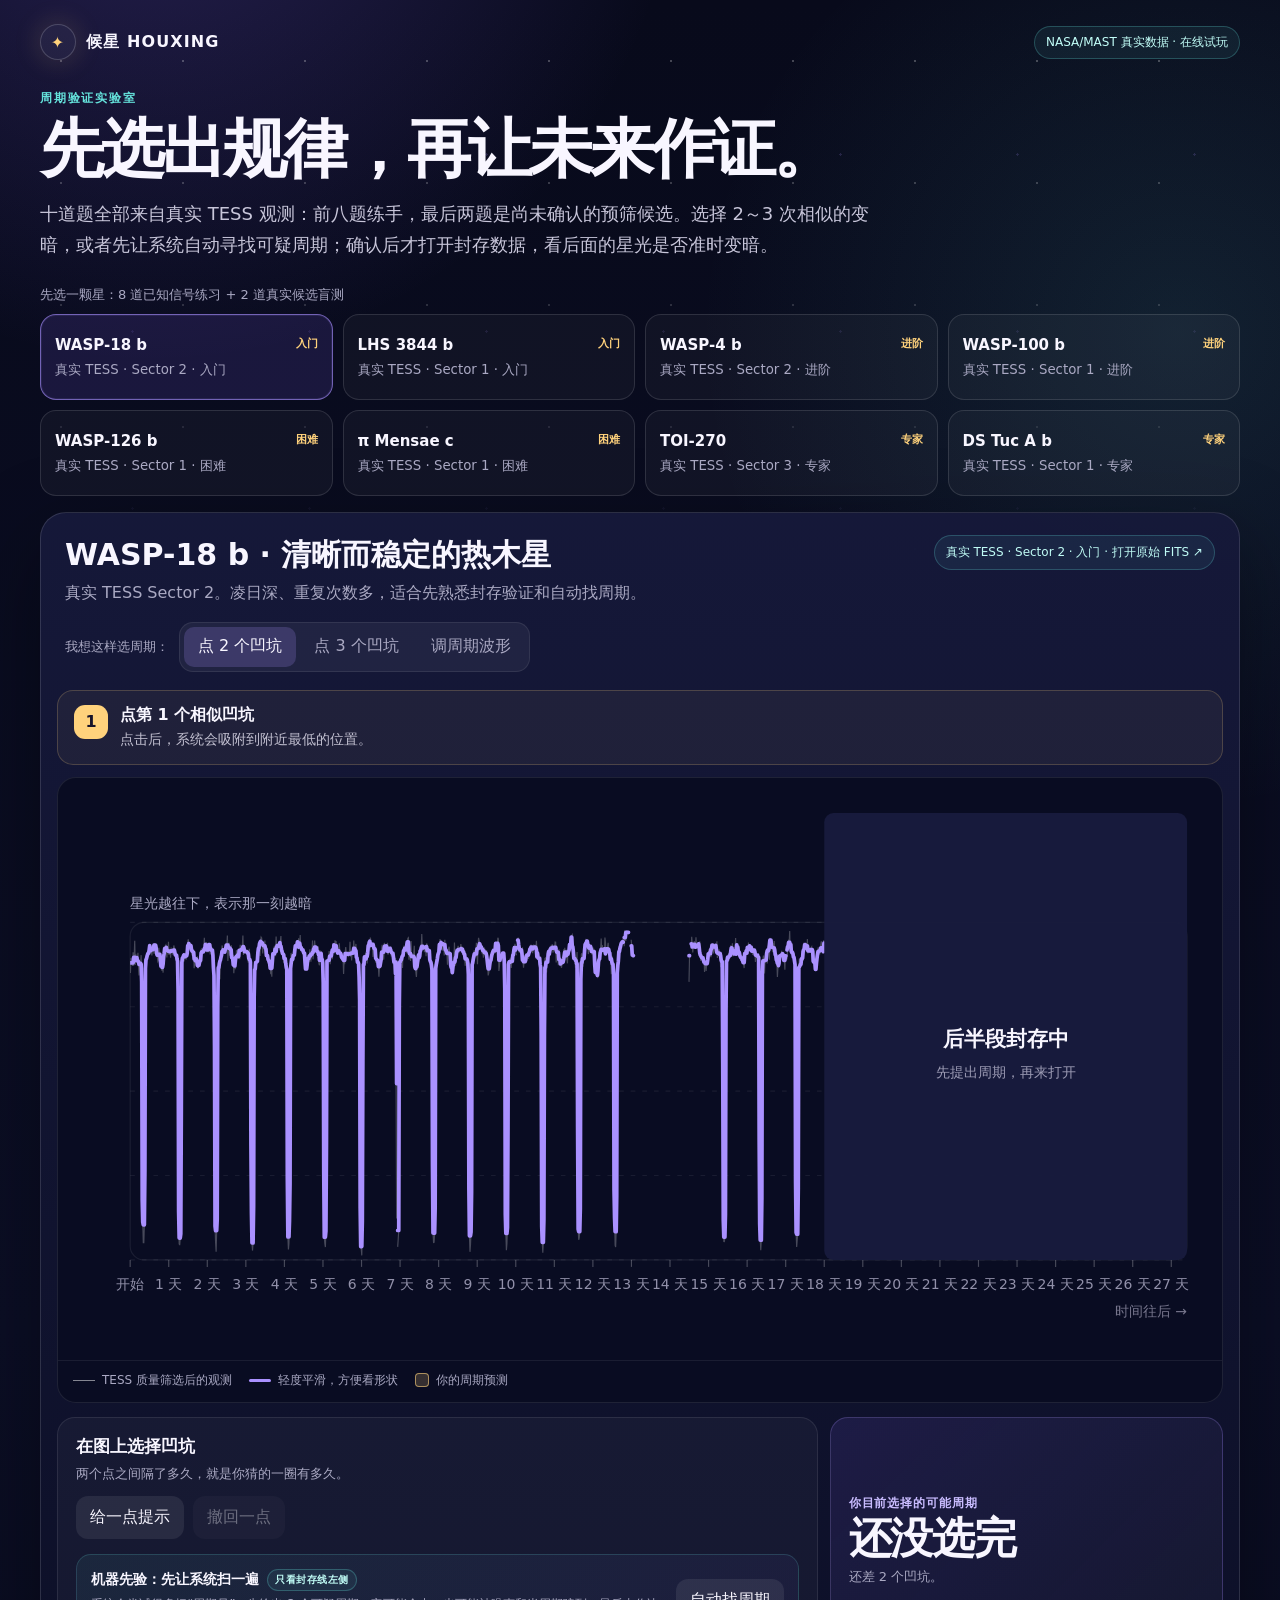
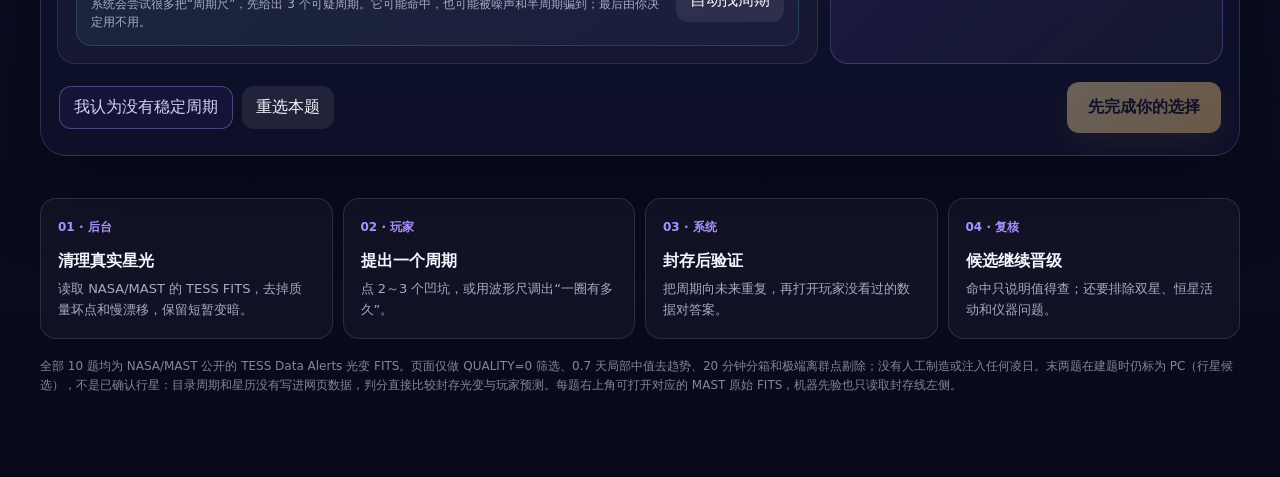
==== commit 1f032cb4: "Add blind validation for two real TESS candidates" ====
--- a/houxing/index.html
+++ b/houxing/index.html
@@ -458,10 +458,10 @@
     <section class="intro">
       <p class="eyebrow">周期验证实验室</p>
       <h1>先选出规律，再让未来作证。</h1>
-      <p>八道题全部来自真实 TESS 观测。选择 2～3 次相似的变暗，或者先让系统自动寻找可疑周期；确认后才打开封存数据，看后面的星光是否准时变暗。</p>
+      <p>十道题全部来自真实 TESS 观测：前八题练手，最后两题是尚未确认的预筛候选。选择 2～3 次相似的变暗，或者先让系统自动寻找可疑周期；确认后才打开封存数据，看后面的星光是否准时变暗。</p>
     </section>
 
-    <p class="dataset-label">先选一颗星：8 段真实 TESS 光变，从清晰热木星到活跃恒星与多行星系统</p>
+    <p class="dataset-label">先选一颗星：8 道已知信号练习 + 2 道真实候选盲测</p>
     <div class="dataset-tabs" id="datasetTabs"></div>
 
     <section class="lab">
@@ -571,7 +571,7 @@
       <article><span>03 · 系统</span><h3>封存后验证</h3><p>把周期向未来重复，再打开玩家没看过的数据对答案。</p></article>
       <article><span>04 · 复核</span><h3>候选继续晋级</h3><p>命中只说明值得查；还要排除双星、恒星活动和仪器问题。</p></article>
     </section>
-    <p class="footnote">全部 8 题均为 NASA/MAST 公开的 TESS Data Alerts 光变 FITS。页面仅做 QUALITY=0 筛选、0.7 天局部中值去趋势、20 分钟分箱和极端离群点剔除；没有人工制造或注入任何凌日。每题右上角可打开对应的 MAST 原始 FITS。机器先验只读取封存线左侧，不会偷看答案。</p>
+    <p class="footnote">全部 10 题均为 NASA/MAST 公开的 TESS Data Alerts 光变 FITS。页面仅做 QUALITY=0 筛选、0.7 天局部中值去趋势、20 分钟分箱和极端离群点剔除；没有人工制造或注入任何凌日。末两题在建题时仍标为 PC（行星候选），不是已确认行星：目录周期和星历没有写进网页数据，判分直接比较封存光变与玩家预测。每题右上角可打开对应的 MAST 原始 FITS，机器先验也只读取封存线左侧。</p>
   </main>
 
   <div class="toast" id="toast" role="status" aria-live="polite"></div>
@@ -602,6 +602,7 @@
       autoOptions: [],
       autoRunToken: 0,
       matchedSignal: null,
+      validation: null,
       completed: {},
       toastTimer: null
     };
@@ -964,6 +965,7 @@
       state.noPattern = false;
       state.revealed = false;
       state.matchedSignal = null;
+      state.validation = null;
       state.candidatePeriod = null;
       state.candidatePhase = null;
       state.candidateSource = null;
@@ -1097,12 +1099,19 @@
 
       if(state.revealed){
         curtain.remove();
-        var revealedSignal=state.matchedSignal || d.signals[0];
-        var hiddenTruth=revealedSignal.events.filter(function(t){return t>d.cutoff;});
-        hiddenTruth.forEach(function(time){
-          var x=xScale(time);
-          mainChart.appendChild(svgEl("line",{x1:x,x2:x,y1:plot.top,y2:plot.bottom,stroke:"#65e3dc","stroke-width":2,"stroke-dasharray":"3 5"}));
-        });
+        if(d.blind&&state.validation){
+          state.validation.events.forEach(function(event){
+            var x=xScale(event.center),color=event.supports?"#65e3dc":"#ff9a9a";
+            mainChart.appendChild(svgEl("line",{x1:x,x2:x,y1:plot.top,y2:plot.bottom,stroke:color,"stroke-width":2,"stroke-dasharray":"3 5"}));
+            mainChart.appendChild(svgEl("text",{x:x,y:plot.top+18,fill:color,"font-size":11,"font-weight":850,"text-anchor":"middle"},event.supports?"下凹":"偏弱"));
+          });
+        }else{
+          var revealedSignal=state.matchedSignal || d.signals[0];
+          revealedSignal.events.filter(function(t){return t>d.cutoff;}).forEach(function(time){
+            var x=xScale(time);
+            mainChart.appendChild(svgEl("line",{x1:x,x2:x,y1:plot.top,y2:plot.bottom,stroke:"#65e3dc","stroke-width":2,"stroke-dasharray":"3 5"}));
+          });
+        }
         if(options.animate&&!reducedMotion){
           hiddenSmoothPath.style.strokeDasharray="1";
           hiddenSmoothPath.style.strokeDashoffset="1";
@@ -1164,8 +1173,120 @@
       });
       document.getElementById("foldScore").textContent=state.revealed?"封存圈已加入比较":"先用可见数据试排";
     }
+    function allResiduals() {
+      var points=current().data.points.filter(function(p){return p.y!=null;});
+      if(!points.length)return [];
+      var cadence=points.length>1?median(points.slice(1).map(function(p,index){return p.x-points[index].x;}).filter(function(v){return v>0&&v<.08;})):.0125;
+      var radius=Math.max(7,Math.round(.24/Math.max(.004,cadence)));
+      return points.map(function(point,index){
+        var values=[];
+        for(var j=Math.max(0,index-radius);j<=Math.min(points.length-1,index+radius);j++){
+          if(Math.abs(points[j].x-point.x)<=.28)values.push(points[j].y);
+        }
+        return {x:point.x,y:point.y-median(values)};
+      });
+    }
+    function recurrenceTimes(period,phase,minimum,maximum) {
+      if(!Number.isFinite(period)||period<=0||!Number.isFinite(phase))return [];
+      var first=((phase%period)+period)%period;
+      while(first<minimum-.001)first+=period;
+      while(first-period>=minimum-.001)first-=period;
+      var out=[];
+      for(var time=first;time<=maximum+.001;time+=period){
+        if(time>=minimum-.001)out.push(time);
+      }
+      return out;
+    }
+    function eventEvidence(series,centers,width) {
+      var events=[];
+      centers.forEach(function(center){
+        var inside=[],shoulders=[];
+        series.forEach(function(point){
+          var distance=Math.abs(point.x-center);
+          if(distance<=width/2)inside.push(point.y);
+          else if(distance>=width*1.35&&distance<=width*3.6)shoulders.push(point.y);
+        });
+        if(inside.length<2||shoulders.length<6)return;
+        var baseline=median(shoulders);
+        var depth=baseline-median(inside);
+        var localNoise=Math.max(
+          .00003,
+          1.4826*median(shoulders.map(function(value){return Math.abs(value-baseline);}))
+        );
+        var uncertainty=localNoise/Math.sqrt(Math.max(1,inside.length/2));
+        events.push({center:center,depth:depth,noise:uncertainty,supports:depth>uncertainty*1.15});
+      });
+      var depths=events.map(function(event){return event.depth;});
+      var depth=median(depths);
+      var scatter=events.length>1?1.4826*median(depths.map(function(value){return Math.abs(value-depth);})):0;
+      var typicalNoise=median(events.map(function(event){return event.noise;}));
+      var combinedNoise=Math.max(.00003,typicalNoise/Math.sqrt(Math.max(1,events.length)),scatter/Math.sqrt(Math.max(1,events.length)));
+      return {
+        events:events,
+        depth:depth,
+        noise:combinedNoise,
+        snr:events.length?depth/combinedNoise:0,
+        supportFraction:events.length?events.filter(function(event){return event.supports;}).length/events.length:0,
+        coverage:centers.length?events.length/centers.length:0
+      };
+    }
+    function fitBlindWindow(series) {
+      var d=current(),period=state.candidatePeriod,phase=state.candidatePhase;
+      var centers=recurrenceTimes(period,phase,0,d.cutoff);
+      var widths=[.03,.04,.05,.065,.085,.11,.145,.19].filter(function(width){return width<=Math.min(.22,period*.22);});
+      if(!widths.length)widths=[Math.max(.02,period*.16)];
+      var best=null;
+      widths.forEach(function(width){
+        var evidence=eventEvidence(series,centers,width);
+        var score=evidence.snr*(.45+.55*evidence.supportFraction)*Math.sqrt(evidence.coverage)*Math.min(1,evidence.events.length/2);
+        if(!best||score>best.score)best={width:width,evidence:evidence,score:score};
+      });
+      return best;
+    }
+    function formatDepth(depth) {
+      var ppm=Math.max(0,Math.round(depth*10000));
+      return ppm>=10000?Math.max(0,depth).toFixed(2)+"%":ppm+" ppm";
+    }
+    function scoreBlindAnswer() {
+      var d=current();
+      if(state.noPattern){
+        return {grade:"miss",title:"这两题来自预筛池，请提交一个具体周期。",copy:"“没有周期”无法参加这次封存预测。你可以先点“自动找周期”，再从只看前段数据得出的候选里选一个。",hidden:"没有具体预测，所以封存段无法对这把周期尺做检验。",validation:null};
+      }
+      var series=allResiduals();
+      var fitted=fitBlindWindow(series);
+      var hiddenCenters=recurrenceTimes(state.candidatePeriod,state.candidatePhase,d.cutoff,maxTime());
+      var hidden=eventEvidence(series,hiddenCenters,fitted.width);
+      var controls=[];
+      for(var index=1;index<49;index++){
+        var offset=state.candidatePeriod*index/49;
+        var circularDistance=Math.min(offset,state.candidatePeriod-offset);
+        if(circularDistance<fitted.width*1.6)continue;
+        var shifted=recurrenceTimes(state.candidatePeriod,state.candidatePhase+offset,d.cutoff,maxTime());
+        controls.push(eventEvidence(series,shifted,fitted.width).snr);
+      }
+      var percentile=(1+controls.filter(function(value){return value<=hidden.snr;}).length)/(1+controls.length);
+      var halfPhase=eventEvidence(series,recurrenceTimes(state.candidatePeriod,state.candidatePhase+state.candidatePeriod/2,d.cutoff,maxTime()),fitted.width);
+      var harmonic=halfPhase.events.length&&halfPhase.snr>=2.2&&halfPhase.depth>=hidden.depth*.55&&halfPhase.supportFraction>=.35;
+      var jointSnr=Math.sqrt(Math.pow(Math.max(0,fitted.evidence.snr),2)+Math.pow(Math.max(0,hidden.snr),2));
+      var supported=hidden.events.filter(function(event){return event.supports;}).length;
+      var percentileLabel=Math.round(percentile*100)+"%";
+      var validation={events:hidden.events,width:fitted.width,visible:fitted.evidence,hidden:hidden,percentile:percentile,harmonic:harmonic};
+      if(harmonic&&jointSnr>=2.3&&percentile>=.86){
+        return {grade:"partial",title:"预测抓到了一部分，但周期可能长了一倍。",copy:"封存段确实在你的预测位置变暗，可是两次预测之间的半程也出现了相似下降。试着把周期除以 2，再封存一次。",hidden:"预测位置与半周期位置都显著变暗；当前答案更像真周期的两倍。",validation:validation};
+      }
+      var hit=fitted.evidence.events.length>=2&&hidden.events.length>=1&&hidden.coverage>=.5&&hidden.depth>0&&hidden.snr>=1.25&&jointSnr>=2.15&&percentile>=.9;
+      if(hit){
+        return {grade:"hit",title:"封存段也准时变暗：这条候选值得晋级。",copy:"网页没有拿目录周期对答案。它只把你的周期延伸到未见数据，再做同位置与随机错位比较；封存段的合并下降约 "+formatDepth(hidden.depth)+"。",hidden:"封存段 "+supported+"/"+hidden.events.length+" 个可检验窗口单独达到下凹阈值；合并证据超过 "+percentileLabel+" 的随机错位。",validation:validation};
+      }
+      var partial=hidden.depth>0&&hidden.snr>=.7&&jointSnr>=1.5&&percentile>=.78;
+      if(partial){
+        return {grade:"partial",title:"有一点对齐，但证据还不够稳。",copy:"封存段在预测位置略有变暗，不过强度或重复性还没有越过本页的盲测门槛。微调周期和起点，或比较机器给出的另一个候选。",hidden:"合并下降约 "+formatDepth(hidden.depth)+"，超过 "+percentileLabel+" 的随机错位，但尚未同时满足全部门槛。",validation:validation};
+      }
+      return {grade:"miss",title:"这把周期尺没有通过封存检验。",copy:"在未见数据里，预测位置没有比随机错位更稳定地变暗。换一组相似凹坑，或试试机器先验的下一名。",hidden:"预测位置的合并证据只超过 "+percentileLabel+" 的随机错位。",validation:validation};
+    }
     function scoreAnswer() {
       var d=current();
+      if(d.blind)return scoreBlindAnswer();
       if(state.noPattern){
         return {grade:"miss",signal:d.signals[0],title:"这次过早放弃了：封存段仍在重复。",copy:"这份真实 TESS 数据里至少有一个已确认的凌日周期。可以回去用 2～3 个凹坑、波形尺或机器先验再试。",hidden:"封存段存在与已确认星历相符的真实凹坑。"};
       }
@@ -1203,6 +1324,7 @@
       if(!candidateReady()||state.revealed)return;
       var scored=scoreAnswer();
       state.matchedSignal=scored.signal || null;
+      state.validation=scored.validation || null;
       state.revealed=true;
       revealButton.disabled=true; noPatternButton.disabled=true; undoButton.disabled=true; hintButton.disabled=true;
       autoScanButton.disabled=true;
@@ -1218,14 +1340,16 @@
         var sourceLabel=state.candidateSource==="auto"?"机器先验候选":state.mode==="wave"?"周期波形":state.marks.length+" 个凹坑";
         document.getElementById("submittedCheck").textContent=state.noPattern?"没有稳定周期":formatPeriod(state.candidatePeriod)+"；由 "+sourceLabel+" 得出。";
         document.getElementById("hiddenCheck").textContent=scored.hidden;
-        document.getElementById("scienceCheck").textContent=scored.grade==="hit"?"封存段与已确认的 "+scored.signal.label+" 星历相符；游戏只是在真实数据上复现信号发现与盲测过程。":"这次答案不晋级，但会帮助校准玩家对噪声与真信号的判断。";
+        document.getElementById("scienceCheck").textContent=current().blind
+          ? (scored.grade==="hit"?"这只证明信号能在未见数据中复现，仍不等于确认行星；还要排除食双星、恒星活动和仪器效应。":scored.grade==="partial"?"它仍可继续调整，但目前不能晋级为高概率候选。":"这次周期不晋级；盲测失败不代表这颗星一定没有别的信号。")
+          : (scored.grade==="hit"?"封存段与已确认的 "+scored.signal.label+" 星历相符；游戏只是在真实数据上复现信号发现与盲测过程。":"这次答案不晋级，但会帮助校准玩家对噪声与真信号的判断。");
         state.completed[current().id]=scored.grade;
         updateTabs();
         result.scrollIntoView({behavior:reducedMotion?"auto":"smooth",block:"nearest"});
       },reducedMotion?30:1050);
     }
     function reset(scroll) {
-      state.marks=[]; state.candidatePeriod=null; state.candidatePhase=null; state.candidateSource=null; state.noPattern=false; state.hint=false; state.revealed=false; state.matchedSignal=null;
+      state.marks=[]; state.candidatePeriod=null; state.candidatePhase=null; state.candidateSource=null; state.noPattern=false; state.hint=false; state.revealed=false; state.matchedSignal=null; state.validation=null;
       hintButton.disabled=false; hintButton.textContent="给一点提示"; undoButton.disabled=true; noPatternButton.disabled=false;
       autoScanButton.disabled=false;
       result.className="result";
@@ -1254,7 +1378,7 @@
     hintButton.addEventListener("click",function(){
       if(state.revealed)return;
       state.hint=!state.hint; hintButton.textContent=state.hint?"收起提示":"给一点提示"; drawMain();
-      showToast(state.hint?(current().period?"虚线圈只标出值得比较的位置，不会替你选周期。":"提示：这题也许不该强行找周期。"):"提示已收起。");
+      showToast(state.hint?(current().blind?"盲测题不显示目录提示；可以用“自动找周期”获得只看可见段的先验。":current().period?"虚线圈只标出值得比较的位置，不会替你选周期。":"提示：这题也许不该强行找周期。"):"提示已收起。");
     });
     noPatternButton.addEventListener("click",function(){
       if(state.revealed)return;
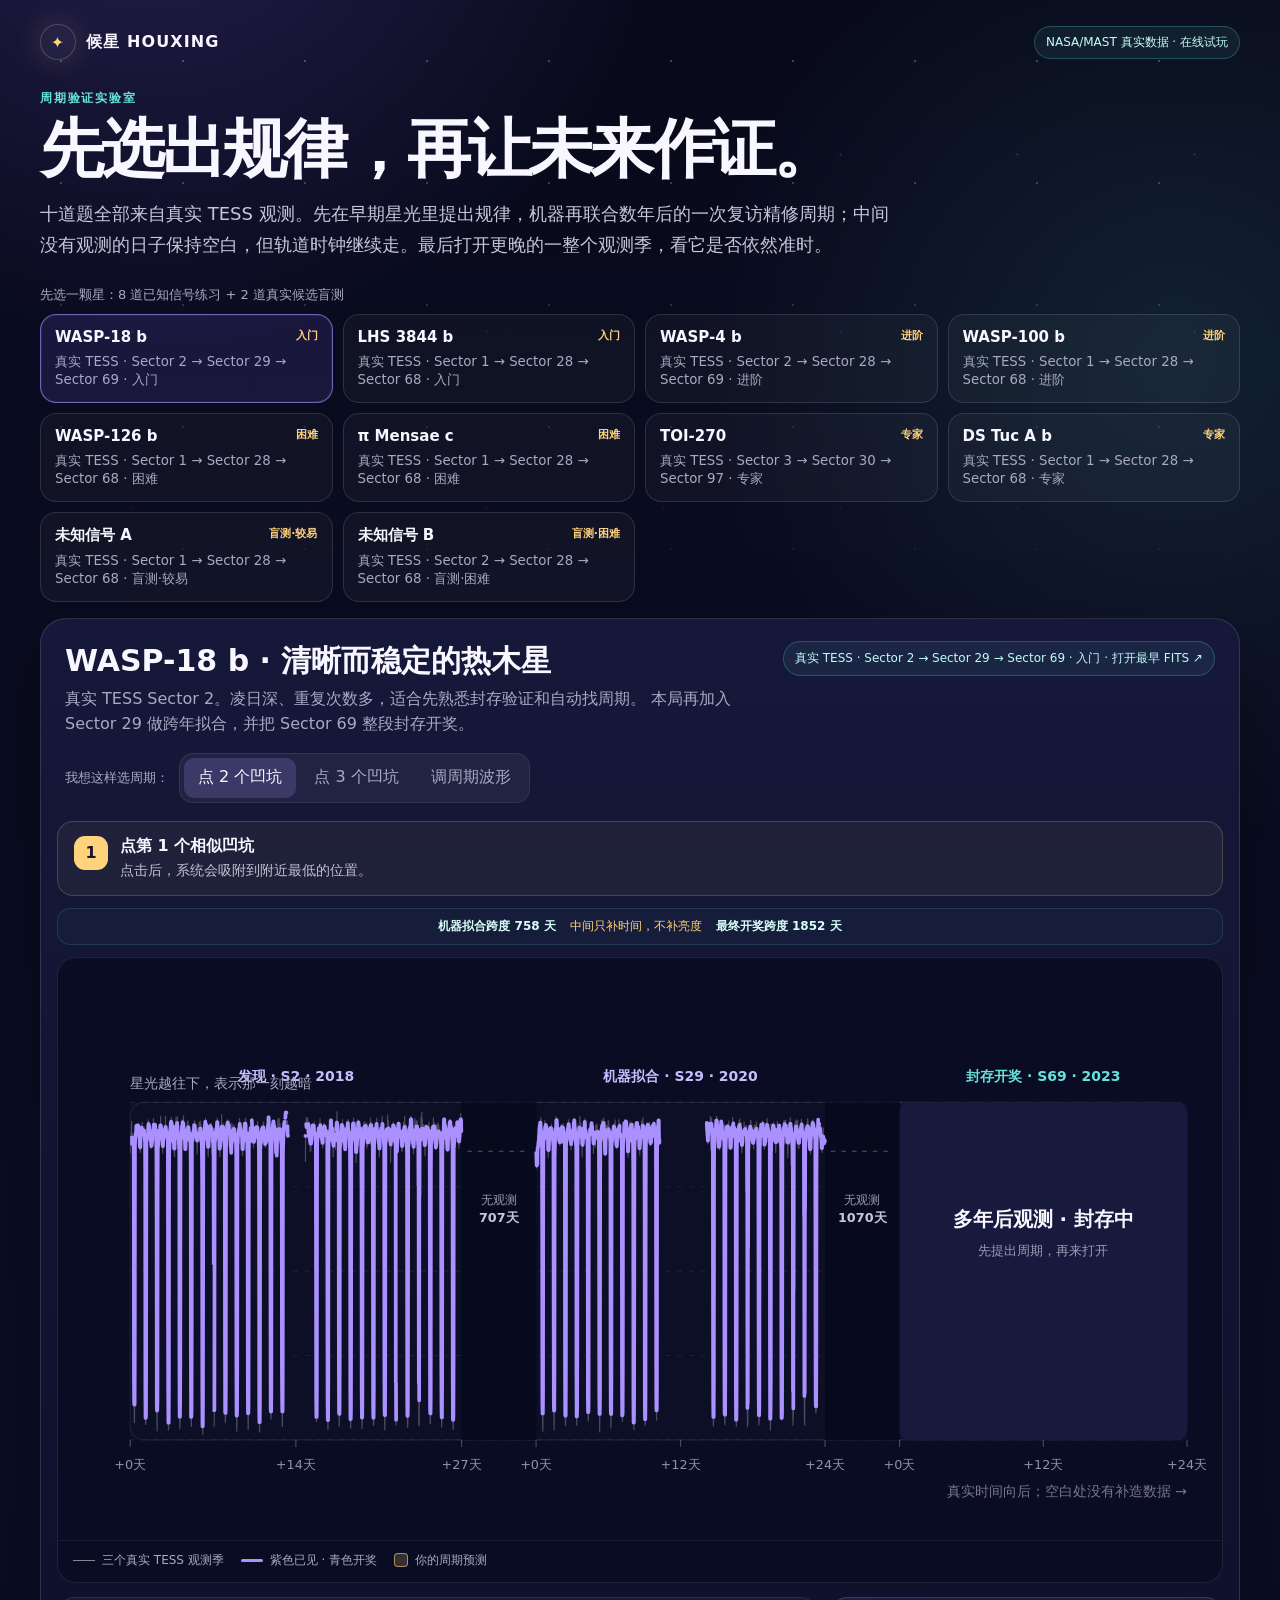
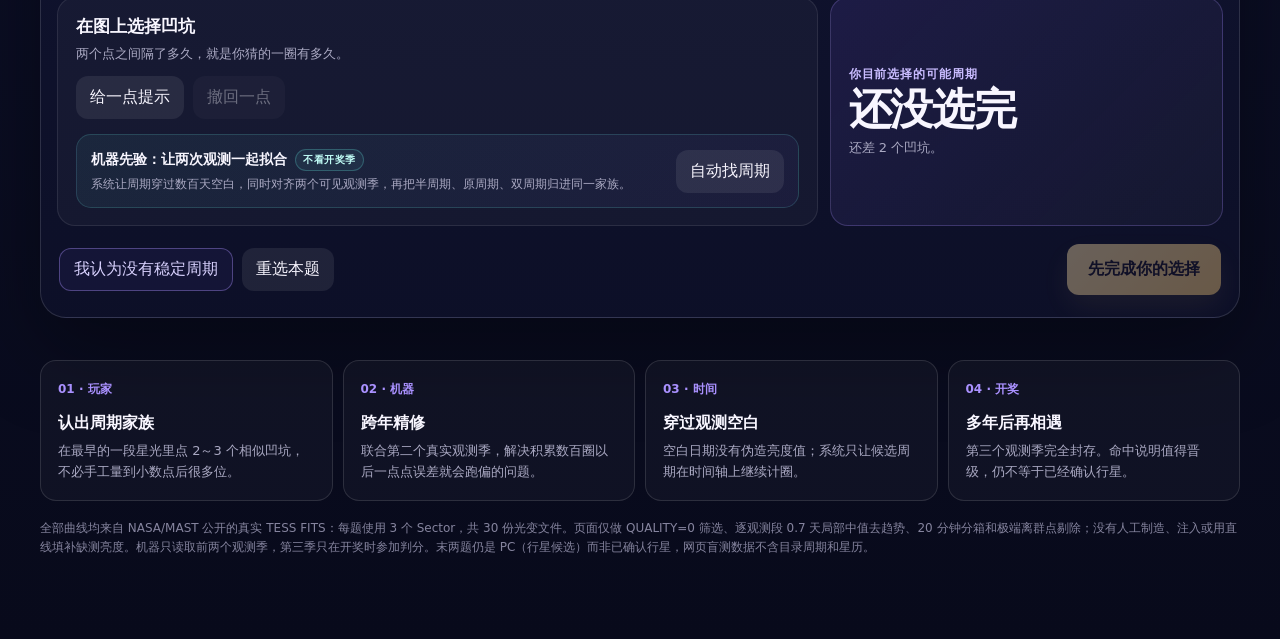
==== commit 780ad93c: "Add multi-year TESS fitting and reveal" ====
--- a/houxing/index.html
+++ b/houxing/index.html
@@ -191,6 +191,22 @@
     }
     .instruction strong { display: block; margin: 0 0 3px; font-size: 16px; }
     .instruction p { margin: 0; color: #c1bfd0; line-height: 1.5; font-size: 14px; }
+    .baseline-summary {
+      display: flex;
+      align-items: center;
+      justify-content: center;
+      flex-wrap: wrap;
+      gap: 8px 14px;
+      margin: 0 16px 12px;
+      padding: 9px 13px;
+      color: #c9c7d8;
+      border: 1px solid rgba(101,227,220,.14);
+      border-radius: 13px;
+      background: rgba(101,227,220,.035);
+      font-size: 12px;
+    }
+    .baseline-summary span { color: #d9fff9; font-weight: 850; }
+    .baseline-summary i { color: var(--gold); font-style: normal; }
     .chart-shell {
       margin: 0 16px;
       overflow: hidden;
@@ -430,7 +446,7 @@
       .lab-head { grid-template-columns: 1fr; padding: 18px 16px 13px; }
       .source-badge { justify-self: start; }
       .mode-row { padding: 0 16px 15px; }
-      .instruction, .chart-shell, .control-grid, .fold, .result { margin-left: 8px; margin-right: 8px; }
+      .instruction, .baseline-summary, .chart-shell, .control-grid, .fold, .result { margin-left: 8px; margin-right: 8px; }
       #mainChart { min-height: 420px; }
       .slider-row { grid-template-columns: 1fr; gap: 5px; }
       .slider-row output { text-align: left; }
@@ -458,7 +474,7 @@
     <section class="intro">
       <p class="eyebrow">周期验证实验室</p>
       <h1>先选出规律，再让未来作证。</h1>
-      <p>十道题全部来自真实 TESS 观测：前八题练手，最后两题是尚未确认的预筛候选。选择 2～3 次相似的变暗，或者先让系统自动寻找可疑周期；确认后才打开封存数据，看后面的星光是否准时变暗。</p>
+      <p>十道题全部来自真实 TESS 观测。先在早期星光里提出规律，机器再联合数年后的一次复访精修周期；中间没有观测的日子保持空白，但轨道时钟继续走。最后打开更晚的一整个观测季，看它是否依然准时。</p>
     </section>
 
     <p class="dataset-label">先选一颗星：8 道已知信号练习 + 2 道真实候选盲测</p>
@@ -484,11 +500,17 @@
         <div><strong id="instructionTitle">点第一个你觉得像“遮挡”的凹坑</strong><p id="instructionCopy">点击后，系统会吸附到附近最低的位置。</p></div>
       </div>
 
+      <div class="baseline-summary" aria-label="长时间序列范围">
+        <span id="fitBaseline"></span>
+        <i>中间只补时间，不补亮度</i>
+        <span id="revealBaseline"></span>
+      </div>
+
       <div class="chart-shell">
         <svg id="mainChart" viewBox="0 0 1000 500" role="img" aria-label="恒星亮度随时间变化的曲线，右侧数据暂时封存。"></svg>
         <div class="legend">
-          <span class="key"><i class="raw-key"></i>TESS 质量筛选后的观测</span>
-          <span class="key"><i class="smooth-key"></i>轻度平滑，方便看形状</span>
+          <span class="key"><i class="raw-key"></i>三个真实 TESS 观测季</span>
+          <span class="key"><i class="smooth-key"></i>紫色已见 · 青色开奖</span>
           <span class="key"><i class="guess-key"></i>你的周期预测</span>
         </div>
       </div>
@@ -517,8 +539,8 @@
           <div class="auto-tool">
             <div class="auto-head">
               <div>
-                <div class="auto-title"><strong>机器先验：先让系统扫一遍</strong><span class="auto-pill">只看封存线左侧</span></div>
-                <p class="auto-copy">系统会尝试很多把“周期尺”，先给出 3 个可疑周期。它可能命中，也可能被噪声和半周期骗到；最后由你决定用不用。</p>
+                <div class="auto-title"><strong>机器先验：让两次观测一起拟合</strong><span class="auto-pill">不看开奖季</span></div>
+                <p class="auto-copy">系统让周期穿过数百天空白，同时对齐两个可见观测季，再把半周期、原周期、双周期归进同一家族。</p>
               </div>
               <button class="btn auto-button" id="autoScanButton" type="button">自动找周期</button>
             </div>
@@ -539,7 +561,7 @@
 
       <section class="fold" id="foldPanel">
         <div class="fold-head">
-          <div><h3>把每一圈剪下来摞齐</h3><p>中线是你预测“行星经过”的时刻。若每一行的凹坑都靠近中线，这个周期更可信。</p></div>
+          <div><h3>把不同年份的一圈剪下来摞齐</h3><p>中线是你预测“行星经过”的时刻。若早期、复访和开奖季的凹坑都靠近中线，这个周期才经得住时间。</p></div>
           <span class="fold-score" id="foldScore"></span>
         </div>
         <svg id="foldChart" viewBox="0 0 1000 310" role="img" aria-label="按用户选择的周期把多段曲线分行对齐。"></svg>
@@ -559,24 +581,34 @@
         <p class="result-copy" id="resultCopy"></p>
         <div class="checks">
           <div class="check"><strong>你提交的判断</strong><span id="submittedCheck"></span></div>
-          <div class="check"><strong>封存段发生了什么</strong><span id="hiddenCheck"></span></div>
+          <div class="check"><strong>多年后发生了什么</strong><span id="hiddenCheck"></span></div>
           <div class="check"><strong>科学上意味着什么</strong><span id="scienceCheck"></span></div>
         </div>
       </section>
     </section>
 
     <section class="explain" aria-label="完整流程">
-      <article><span>01 · 后台</span><h3>清理真实星光</h3><p>读取 NASA/MAST 的 TESS FITS，去掉质量坏点和慢漂移，保留短暂变暗。</p></article>
-      <article><span>02 · 玩家</span><h3>提出一个周期</h3><p>点 2～3 个凹坑，或用波形尺调出“一圈有多久”。</p></article>
-      <article><span>03 · 系统</span><h3>封存后验证</h3><p>把周期向未来重复，再打开玩家没看过的数据对答案。</p></article>
-      <article><span>04 · 复核</span><h3>候选继续晋级</h3><p>命中只说明值得查；还要排除双星、恒星活动和仪器问题。</p></article>
+      <article><span>01 · 玩家</span><h3>认出周期家族</h3><p>在最早的一段星光里点 2～3 个相似凹坑，不必手工量到小数点后很多位。</p></article>
+      <article><span>02 · 机器</span><h3>跨年精修</h3><p>联合第二个真实观测季，解决积累数百圈以后一点点误差就会跑偏的问题。</p></article>
+      <article><span>03 · 时间</span><h3>穿过观测空白</h3><p>空白日期没有伪造亮度值；系统只让候选周期在时间轴上继续计圈。</p></article>
+      <article><span>04 · 开奖</span><h3>多年后再相遇</h3><p>第三个观测季完全封存。命中说明值得晋级，仍不等于已经确认行星。</p></article>
     </section>
-    <p class="footnote">全部 10 题均为 NASA/MAST 公开的 TESS Data Alerts 光变 FITS。页面仅做 QUALITY=0 筛选、0.7 天局部中值去趋势、20 分钟分箱和极端离群点剔除；没有人工制造或注入任何凌日。末两题在建题时仍标为 PC（行星候选），不是已确认行星：目录周期和星历没有写进网页数据，判分直接比较封存光变与玩家预测。每题右上角可打开对应的 MAST 原始 FITS，机器先验也只读取封存线左侧。</p>
+    <p class="footnote">全部曲线均来自 NASA/MAST 公开的真实 TESS FITS：每题使用 3 个 Sector，共 30 份光变文件。页面仅做 QUALITY=0 筛选、逐观测段 0.7 天局部中值去趋势、20 分钟分箱和极端离群点剔除；没有人工制造、注入或用直线填补缺测亮度。机器只读取前两个观测季，第三季只在开奖时参加判分。末两题仍是 PC（行星候选）而非已确认行星，网页盲测数据不含目录周期和星历。</p>
   </main>
 
   <div class="toast" id="toast" role="status" aria-live="polite"></div>
 
   <script src="./real-datasets.js"></script>
+  <script src="./datasets/wasp18.js"></script>
+  <script src="./datasets/lhs3844.js"></script>
+  <script src="./datasets/wasp4.js"></script>
+  <script src="./datasets/wasp100.js"></script>
+  <script src="./datasets/wasp126.js"></script>
+  <script src="./datasets/pimen.js"></script>
+  <script src="./datasets/toi270.js"></script>
+  <script src="./datasets/dstuc.js"></script>
+  <script src="./datasets/blind_a.js"></script>
+  <script src="./datasets/blind_b.js"></script>
   <script>
   (function () {
     "use strict";
@@ -584,8 +616,17 @@
     var reducedMotion = window.matchMedia && window.matchMedia("(prefers-reduced-motion: reduce)").matches;
 
     var datasets = (window.HOUXING_REAL_DATASETS || []).map(function (dataset) {
-      dataset.data.points = dataset.data.points.map(function (point) { return { x: point[0], y: point[1] }; });
+      dataset.segments = dataset.segments || [];
+      dataset.data.points = [];
+      dataset.segments.forEach(function (segment, segmentIndex) {
+        segment.index = segmentIndex;
+        segment.points = segment.points.map(function (point) {
+          return { x: point[0], y: point[1], segmentIndex: segmentIndex, role: segment.role };
+        });
+        dataset.data.points = dataset.data.points.concat(segment.points);
+      });
       dataset.smooth = null;
+      dataset.layout = null;
       return dataset;
     });
 
@@ -595,6 +636,7 @@
       marks: [],
       candidatePeriod: null,
       candidatePhase: null,
+      rawPeriod: null,
       noPattern: false,
       hint: false,
       revealed: false,
@@ -631,17 +673,41 @@
     }
     function current() { return datasets[state.datasetIndex]; }
     function validPoints() { return current().data.points.filter(function (p) { return p.y != null; }); }
-    function maxTime() { var p = current().data.points; return p[p.length - 1].x; }
+    function maxTime() { return current().segments[current().segments.length-1].end; }
+    function segmentForTime(time) {
+      return current().segments.find(function(segment){return time>=segment.start-.001&&time<=segment.end+.001;}) || null;
+    }
+    function visiblePoints() {
+      return current().data.points.filter(function(p){return p.y!=null&&p.role!=="reveal";});
+    }
+    function hiddenPoints() {
+      return current().data.points.filter(function(p){return p.y!=null&&p.role==="reveal";});
+    }
+    function buildLayout() {
+      var d=current();
+      if(d.layout)return d.layout;
+      var gapWidth=64,totalWidth=plot.right-plot.left-gapWidth*Math.max(0,d.segments.length-1);
+      var totalDuration=d.segments.reduce(function(sum,segment){return sum+segment.duration;},0);
+      var cursor=plot.left;
+      d.layout=d.segments.map(function(segment,index){
+        var width=totalWidth*segment.duration/totalDuration;
+        var item={segment:segment,x0:cursor,x1:cursor+width};
+        cursor+=width+(index<d.segments.length-1?gapWidth:0);
+        return item;
+      });
+      return d.layout;
+    }
     function movingMedian(points, radius) {
       return points.map(function (point, index) {
         if (point.y == null) return { x: point.x, y: null };
         var values = [];
         for (var j = -radius; j <= radius; j++) {
-          var value = points[index + j] && points[index + j].y;
-          if (Number.isFinite(value)) values.push(value);
+          var neighbour=points[index+j];
+          var value = neighbour && neighbour.y;
+          if (Number.isFinite(value)&&Math.abs(neighbour.x-point.x)<.12) values.push(value);
         }
         values.sort(function (a,b) { return a-b; });
-        return { x: point.x, y: values[Math.floor(values.length / 2)] };
+        return { x: point.x, y: values[Math.floor(values.length / 2)], segmentIndex:point.segmentIndex, role:point.role };
       });
     }
     function ranges() {
@@ -651,17 +717,29 @@
       var pad = current().yPad || .04;
       return { low: low - pad, high: high + pad };
     }
-    function xScale(t) { return plot.left + t / maxTime() * (plot.right - plot.left); }
-    function xInvert(px) { return (px - plot.left) / (plot.right - plot.left) * maxTime(); }
+    function xScale(t) {
+      var item=buildLayout().find(function(layout){return t>=layout.segment.start-.001&&t<=layout.segment.end+.001;});
+      if(!item)return null;
+      return item.x0+(t-item.segment.start)/(item.segment.end-item.segment.start)*(item.x1-item.x0);
+    }
+    function xInvert(px) {
+      var item=buildLayout().find(function(layout){return px>=layout.x0&&px<=layout.x1;});
+      if(!item)return null;
+      return item.segment.start+(px-item.x0)/(item.x1-item.x0)*(item.segment.end-item.segment.start);
+    }
     function yScale(y, range) { return plot.bottom - (y - range.low) / (range.high - range.low) * (plot.bottom - plot.top); }
     function pathFor(points, range, xFn, yFn) {
       var out = "", drawing = false;
+      var previous=null;
       points.forEach(function (p) {
         if (p.y == null) { drawing = false; return; }
         var x = xFn ? xFn(p) : xScale(p.x);
         var y = yFn ? yFn(p) : yScale(p.y, range);
+        if(x==null||!Number.isFinite(x)){drawing=false;return;}
+        if(previous&&Math.abs(p.x-previous.x)>.08)drawing=false;
         out += (drawing ? "L" : "M") + x.toFixed(2) + "," + y.toFixed(2);
         drawing = true;
+        previous=p;
       });
       return out;
     }
@@ -688,17 +766,17 @@
     }
     function recurrences() {
       if (!Number.isFinite(state.candidatePeriod) || !Number.isFinite(state.candidatePhase)) return [];
-      var out = [], p = state.candidatePeriod, phase = state.candidatePhase;
-      var first = phase;
-      while (first - p >= 0) first -= p;
-      while (first < 0) first += p;
-      for (var t = first; t <= maxTime() + .001; t += p) out.push(t);
-      return out;
+      var out=[];
+      current().segments.forEach(function(segment){
+        out=out.concat(recurrenceTimes(state.candidatePeriod,state.candidatePhase,segment.start,segment.end));
+      });
+      return out.sort(function(a,b){return a-b;});
     }
     function nearestMinimum(day) {
+      if(!Number.isFinite(day))return null;
       var smooth = current().smooth;
-      var width = Math.max(.09, maxTime() / 90);
-      var candidates = smooth.filter(function (p) { return p.y != null && p.x <= current().cutoff && Math.abs(p.x - day) <= width; });
+      var width = .22;
+      var candidates = smooth.filter(function (p) { return p.y != null && p.role === "discover" && Math.abs(p.x - day) <= width; });
       if (!candidates.length) return null;
       return candidates.reduce(function (best,p) { return !best || p.y < best.y ? p : best; }, null);
     }
@@ -709,7 +787,7 @@
       return sorted.length % 2 ? sorted[middle] : (sorted[middle-1] + sorted[middle]) / 2;
     }
     function visibleResiduals() {
-      var visible = current().data.points.filter(function (p) { return p.y != null && p.x <= current().cutoff; });
+      var visible = visiblePoints();
       if (!visible.length) return [];
       var cadence = visible.length > 1 ? median(visible.slice(1).map(function (p,index) { return p.x - visible[index].x; }).filter(function (v) { return v > 0 && v < .08; })) : .0125;
       var radius = Math.max(7, Math.round(.24 / Math.max(.004,cadence)));
@@ -721,8 +799,30 @@
         return { x:point.x, y:point.y-median(values) };
       });
     }
+    function harmonicRelation(first,second) {
+      var ratio=first/second;
+      return [1/3,1/2,1,2,3].some(function(target){return Math.abs(ratio-target)/target<.008;});
+    }
+    function groupMachineCandidates(raw) {
+      var families=[];
+      raw.forEach(function(candidate){
+        var family=families.find(function(item){return harmonicRelation(candidate.period,item.period);});
+        if(family)family.variants.push(candidate);
+        else families.push(Object.assign({},candidate,{variants:[candidate]}));
+      });
+      return families.slice(0,3).map(function(family,index){
+        family.rank=index+1;
+        family.events=current().segments.filter(function(segment){return segment.role!=="reveal";}).reduce(function(total,segment){
+          return total+recurrenceTimes(family.period,family.phase,segment.start,segment.end).length;
+        },0);
+        return family;
+      });
+    }
     function autoPeriodScan() {
       var d = current();
+      if(d.machineCandidates&&d.machineCandidates.length){
+        return groupMachineCandidates(d.machineCandidates);
+      }
       var series = visibleResiduals();
       if (series.length < 40) return [];
       var residualMedian = median(series.map(function(p){return p.y;}));
@@ -731,7 +831,8 @@
         1.4826 * median(series.map(function(p){return Math.abs(p.y-residualMedian);}))
       );
       var minPeriod = d.autoMin || .45;
-      var maxPeriod = Math.min(d.autoMax || 3.05, d.cutoff / 2.02);
+      var observedDays=d.segments.filter(function(segment){return segment.role!=="reveal";}).reduce(function(total,segment){return total+segment.duration;},0);
+      var maxPeriod = Math.min(d.autoMax || 3.05, observedDays / 2.02);
       var step = Math.max(.004, (maxPeriod-minPeriod)/430);
       var bins = 52;
       var results = [];
@@ -765,14 +866,12 @@
         var phaseCenter=((best.start+best.width/2)%bins)/bins*period;
         var halfWindow=best.width/bins*period*.62;
         var eventMeans=[];
-        for(var center=phaseCenter;center<=d.cutoff+.001;center+=period){
-          var eventPoints=series.filter(function(p){return Math.abs(p.x-center)<=halfWindow;});
-          if(eventPoints.length>=3)eventMeans.push(eventPoints.reduce(function(sum,p){return sum+p.y;},0)/eventPoints.length);
-        }
-        for(var back=phaseCenter-period;back>=0;back-=period){
-          var earlier=series.filter(function(p){return Math.abs(p.x-back)<=halfWindow;});
-          if(earlier.length>=3)eventMeans.push(earlier.reduce(function(sum,p){return sum+p.y;},0)/earlier.length);
-        }
+        d.segments.filter(function(segment){return segment.role!=="reveal";}).forEach(function(segment){
+          recurrenceTimes(period,phaseCenter,segment.start,segment.end).forEach(function(center){
+            var eventPoints=series.filter(function(p){return Math.abs(p.x-center)<=halfWindow;});
+            if(eventPoints.length>=3)eventMeans.push(eventPoints.reduce(function(sum,p){return sum+p.y;},0)/eventPoints.length);
+          });
+        });
         var negative=eventMeans.filter(function(v){return v<-.16*sigma;}).length;
         var coherence=eventMeans.length?negative/eventMeans.length:0;
         var eventMedian=eventMeans.length?median(eventMeans):0;
@@ -806,12 +905,14 @@
       }
       var top=state.autoOptions[0];
       var strength=top.score>=7?"较强":top.score>=4?"中等":"较弱";
-      document.getElementById("autoSummary").textContent="已扫描封存线左侧。最可疑的是 "+formatPeriod(top.period)+"，可见段证据“"+strength+"”。下面是相对匹配排名，不是行星概率。";
+      document.getElementById("autoSummary").textContent="已联合扫描两个真实观测季，并让周期跨过中间空白继续计时。最可疑的是 "+formatPeriod(top.period)+"，长基线证据“"+strength+"”。下面是周期家族排名，不是行星概率。";
       state.autoOptions.forEach(function(candidate,index){
         var button=document.createElement("button");
         button.type="button";
         button.className="auto-candidate"+(state.candidateSource==="auto"&&Math.abs(state.candidatePeriod-candidate.period)<.0001?" selected":"");
-        button.innerHTML="<span class=\"auto-rank\">候选 "+(index+1)+" · 点击采用</span><span class=\"auto-period\">"+formatPeriod(candidate.period)+"</span><span class=\"auto-score\">相对匹配 "+candidate.relative+"% · 对齐 "+candidate.events+" 圈</span>";
+        var variants=candidate.variants.filter(function(item){return Math.abs(item.period-candidate.period)/candidate.period>.003;}).slice(0,2);
+        var familyText=variants.length?" · 同族还有 "+variants.map(function(item){return formatPeriod(item.period);}).join(" / "):"";
+        button.innerHTML="<span class=\"auto-rank\">周期家族 "+(index+1)+" · 点击采用</span><span class=\"auto-period\">"+formatPeriod(candidate.period)+"</span><span class=\"auto-score\">相对匹配 "+candidate.relative+"% · 跨段对齐 "+candidate.events+" 圈"+familyText+"</span>";
         button.addEventListener("click",function(){applyAutoCandidate(index);});
         autoCandidates.appendChild(button);
       });
@@ -841,6 +942,7 @@
       state.noPattern=false;
       state.candidatePeriod=candidate.period;
       state.candidatePhase=candidate.phase;
+      state.rawPeriod=candidate.period;
       state.candidateSource="auto";
       undoButton.disabled=true;
       updateCandidate();
@@ -875,8 +977,8 @@
       var number = document.getElementById("stepNumber");
       if (state.revealed) {
         number.textContent = "✓";
-        title.textContent = "封存数据已经打开";
-        copy.textContent = "看金色预测带是否压住青色真实凹坑，再看下方每一圈是否继续对齐。";
+        title.textContent = "多年后的封存观测已经打开";
+        copy.textContent = "看金色周期跨过长期空白后，是否仍压住青色真实凹坑。";
         return;
       }
       if (state.noPattern) {
@@ -887,8 +989,8 @@
       }
       if (state.candidateSource === "auto" && candidateReady()) {
         number.textContent = "2";
-        title.textContent = "机器先验已经变成你的候选周期";
-        copy.textContent = "金色预测带来自可见数据的自动扫描。你可以直接封存验证，也可以继续自己改。";
+        title.textContent = "机器已经用跨年观测精修周期";
+        copy.textContent = "这把周期尺同时对齐了早期发现段和后来的拟合段，封存季仍未参与。";
         return;
       }
       if (state.mode === "wave") {
@@ -918,8 +1020,10 @@
       } else if (candidateReady()) {
         value.textContent = formatPeriod(state.candidatePeriod);
         help.textContent = state.candidateSource === "auto"
-          ? "这是机器只看可见段给出的先验候选；你可以拿它去封存验证，也可以自己改。"
-          : "也就是你猜：可能的行星每隔这么久回来遮住一次星光。";
+          ? "机器联合两个可见观测季得到这个精修周期；多年后的开奖季没有参与。"
+          : state.candidateSource === "human-fit"
+            ? "你先选中了这个周期家族；机器再用跨年拟合段把它精修到足以远期预测。"
+            : "也就是你猜：可能的行星每隔这么久回来遮住一次星光。";
         foldPanel.classList.add("show");
         drawFold(true);
       } else {
@@ -929,7 +1033,7 @@
         foldPanel.classList.remove("show");
       }
       revealButton.disabled = !candidateReady() || state.revealed;
-      revealButton.textContent = candidateReady() ? "确认并封存 · 展开后半段" : "先完成你的选择";
+      revealButton.textContent = candidateReady() ? "封存这把周期尺 · 打开多年后观测" : "先完成你的选择";
       noPatternButton.classList.toggle("active", state.noPattern);
       if(state.candidateSource!=="auto")autoCandidates.querySelectorAll(".selected").forEach(function(node){node.classList.remove("selected");});
       updateInstructions();
@@ -945,13 +1049,36 @@
       var intervals = [];
       for (var i = 1; i < state.marks.length; i++) intervals.push(state.marks[i].x - state.marks[i-1].x);
       intervals.sort(function (a,b) { return a-b; });
-      state.candidatePeriod = intervals[Math.floor(intervals.length / 2)];
-      state.candidatePhase = state.marks[0].x;
-      state.candidateSource = "human";
+      var rough=intervals[Math.floor(intervals.length / 2)];
+      state.rawPeriod=rough;
+      var refined=nearestLongCandidate(rough,.08);
+      state.candidatePeriod = refined ? refined.period : rough;
+      state.candidatePhase = refined ? refined.phase : state.marks[0].x;
+      state.candidateSource = refined ? "human-fit" : "human";
+    }
+    function nearestLongCandidate(period,tolerance) {
+      var candidates=current().machineCandidates||[];
+      var best=null;
+      candidates.forEach(function(candidate){
+        var error=Math.abs(candidate.period-period)/period;
+        if(error<=tolerance&&(!best||error<best.error))best={candidate:candidate,error:error};
+      });
+      return best&&best.candidate;
+    }
+    function calibrateWaveCandidate() {
+      if(state.candidateSource!=="wave")return;
+      var rough=state.candidatePeriod;
+      var refined=nearestLongCandidate(rough,.045);
+      if(!refined)return;
+      state.rawPeriod=rough;
+      state.candidatePeriod=refined.period;
+      state.candidatePhase=refined.phase;
+      state.candidateSource="wave-fit";
     }
     function waveCandidate() {
       state.candidatePeriod = Number(periodSlider.value);
       state.candidatePhase = Number(phaseSlider.value) * state.candidatePeriod;
+      state.rawPeriod = state.candidatePeriod;
       state.noPattern = false;
       state.candidateSource = "wave";
       periodOutput.textContent = formatPeriod(state.candidatePeriod);
@@ -968,6 +1095,7 @@
       state.validation = null;
       state.candidatePeriod = null;
       state.candidatePhase = null;
+      state.rawPeriod = null;
       state.candidateSource = null;
       result.className = "result";
       document.querySelectorAll(".mode").forEach(function (button) { button.classList.toggle("active", button.dataset.mode === mode); });
@@ -992,17 +1120,19 @@
       var d = current();
       if (!d.smooth) d.smooth = movingMedian(d.data.points, d.smoothRadius);
       document.getElementById("starName").textContent = d.name;
-      document.getElementById("starDesc").textContent = d.desc;
+      document.getElementById("starDesc").textContent = d.desc+" 本局再加入 Sector "+d.segments[1].sector+" 做跨年拟合，并把 Sector "+d.segments[2].sector+" 整段封存开奖。";
       var sourceBadge = document.getElementById("sourceBadge");
-      sourceBadge.textContent = d.source + " · " + d.difficulty + " · 打开原始 FITS ↗";
+      sourceBadge.textContent = d.source + " · " + d.difficulty + " · 打开最早 FITS ↗";
       sourceBadge.href = d.url;
-      periodSlider.max = Math.min(12, maxTime() / 1.6).toFixed(2);
+      periodSlider.max = Math.min(12, d.autoMax || 12).toFixed(2);
+      document.getElementById("fitBaseline").textContent="机器拟合跨度 "+Math.round(d.fitBaselineDays)+" 天";
+      document.getElementById("revealBaseline").textContent="最终开奖跨度 "+Math.round(d.baselineDays)+" 天";
       reset(false);
       updateTabs();
     }
     function drawMain(options) {
       options = options || {};
-      var d = current(), range = ranges();
+      var d = current(), range = ranges(), layout=buildLayout();
       mainChart.replaceChildren();
       var defs = svgEl("defs");
       var clip = svgEl("clipPath",{id:"plotClip"});
@@ -1019,26 +1149,43 @@
         var y = plot.top + q * (plot.bottom-plot.top);
         mainChart.appendChild(svgEl("line",{x1:plot.left,x2:plot.right,y1:y,y2:y,stroke:"rgba(255,255,255,.065)","stroke-dasharray":"4 6"}));
       });
-      var last = maxTime();
-      for (var day=0; day<=Math.floor(last); day++) {
-        var tx=xScale(day);
-        mainChart.appendChild(svgEl("line",{x1:tx,x2:tx,y1:plot.bottom,y2:plot.bottom+6,stroke:"rgba(255,255,255,.25)"}));
-        mainChart.appendChild(svgEl("text",{x:tx,y:plot.bottom+25,fill:"#9291aa","font-size":12,"text-anchor":"middle"},day===0?"开始":day+" 天"));
-      }
+      layout.forEach(function(item,index){
+        var segment=item.segment;
+        mainChart.appendChild(svgEl("rect",{x:item.x0,y:plot.top,width:item.x1-item.x0,height:plot.bottom-plot.top,fill:segment.role==="reveal"?"rgba(101,227,220,.018)":"rgba(170,145,255,.018)"}));
+        var heading=segment.role==="discover"?"发现":segment.role==="fit"?"机器拟合":"封存开奖";
+        mainChart.appendChild(svgEl("text",{x:(item.x0+item.x1)/2,y:plot.top-18,fill:segment.role==="reveal"?"#65e3dc":"#c8bdff","font-size":12,"font-weight":850,"text-anchor":"middle"},heading+" · S"+segment.sector+" · "+segment.year));
+        [0,.5,1].forEach(function(q){
+          var tx=item.x0+q*(item.x1-item.x0),localDay=Math.round(q*segment.duration);
+          mainChart.appendChild(svgEl("line",{x1:tx,x2:tx,y1:plot.bottom,y2:plot.bottom+6,stroke:"rgba(255,255,255,.25)"}));
+          mainChart.appendChild(svgEl("text",{x:tx,y:plot.bottom+25,fill:"#9291aa","font-size":11,"text-anchor":"middle"},"+"+localDay+"天"));
+        });
+        if(index<layout.length-1){
+          var next=layout[index+1],mid=(item.x1+next.x0)/2,gap=Math.max(0,next.segment.start-segment.end);
+          mainChart.appendChild(svgEl("rect",{x:item.x1,y:plot.top,width:next.x0-item.x1,height:plot.bottom-plot.top,fill:"#07091c"}));
+          mainChart.appendChild(svgEl("line",{x1:item.x1+5,x2:next.x0-5,y1:plot.top+42,y2:plot.top+42,stroke:"rgba(255,210,124,.38)","stroke-dasharray":"4 5"}));
+          mainChart.appendChild(svgEl("text",{x:mid,y:plot.top+87,fill:"#9c9bb4","font-size":10,"text-anchor":"middle"},"无观测"));
+          mainChart.appendChild(svgEl("text",{x:mid,y:plot.top+103,fill:"#c8c6da","font-size":11,"font-weight":800,"text-anchor":"middle"},Math.round(gap)+"天"));
+          if(candidateReady()&&!state.noPattern){
+            mainChart.appendChild(svgEl("text",{x:mid,y:plot.top+26,fill:"#ffd27c","font-size":9,"font-weight":800,"text-anchor":"middle"},"周期照常走约"+Math.max(1,Math.round(gap/state.candidatePeriod))+"圈"));
+          }
+        }
+      });
       mainChart.appendChild(svgEl("text",{x:plot.left,y:plot.top-12,fill:"#aaa9c3","font-size":12},"星光越往下，表示那一刻越暗"));
-      mainChart.appendChild(svgEl("text",{x:plot.right,y:plot.bottom+48,fill:"#77768d","font-size":12,"text-anchor":"end"},"时间往后 →"));
+      mainChart.appendChild(svgEl("text",{x:plot.right,y:plot.bottom+48,fill:"#77768d","font-size":12,"text-anchor":"end"},"真实时间向后；空白处没有补造数据 →"));
 
       if (state.mode === "wave" && candidateReady() && !state.noPattern) {
         mainChart.appendChild(svgEl("rect",{x:plot.left,y:34,width:plot.right-plot.left,height:54,rx:12,fill:"rgba(255,210,124,.045)",stroke:"rgba(255,210,124,.14)"}));
-        var wavePath="";
-        for (var px=plot.left; px<=plot.right; px+=4) {
-          var time=xInvert(px);
-          var angle=2*Math.PI*(time-state.candidatePhase)/state.candidatePeriod;
-          var wy=58-18*Math.cos(angle);
-          wavePath+=(px===plot.left?"M":"L")+px+","+wy.toFixed(2);
-        }
-        mainChart.appendChild(svgEl("path",{d:wavePath,fill:"none",stroke:"#ffd27c","stroke-width":3,"stroke-linecap":"round"}));
-        mainChart.appendChild(svgEl("text",{x:plot.left+10,y:27,fill:"#ffd27c","font-size":12,"font-weight":800},"周期波形尺：让每个波谷对准一次变暗"));
+        layout.forEach(function(item){
+          var wavePath="";
+          for (var px=item.x0; px<=item.x1; px+=3) {
+            var time=xInvert(px);
+            var angle=2*Math.PI*(time-state.candidatePhase)/state.candidatePeriod;
+            var wy=58-18*Math.cos(angle);
+            wavePath+=(wavePath?"L":"M")+px+","+wy.toFixed(2);
+          }
+          mainChart.appendChild(svgEl("path",{d:wavePath,fill:"none",stroke:"#ffd27c","stroke-width":2.4,"stroke-linecap":"round"}));
+        });
+        mainChart.appendChild(svgEl("text",{x:plot.left+10,y:27,fill:"#ffd27c","font-size":12,"font-weight":800},"周期波形尺：观测停了，轨道时钟没有停"));
       }
 
       var group=svgEl("g",{"clip-path":"url(#plotClip)"});
@@ -1048,10 +1195,10 @@
           group.appendChild(svgEl("rect",{x:x-8,y:plot.top,width:16,height:plot.bottom-plot.top,fill:"rgba(255,210,124,.14)",stroke:"rgba(255,210,124,.48)","stroke-width":1}));
         });
       }
-      var visibleRaw=d.data.points.filter(function(p){return p.x<=d.cutoff;});
-      var hiddenRaw=d.data.points.filter(function(p){return p.x>=d.cutoff;});
-      var visibleSmooth=d.smooth.filter(function(p){return p.x<=d.cutoff;});
-      var hiddenSmooth=d.smooth.filter(function(p){return p.x>=d.cutoff;});
+      var visibleRaw=d.data.points.filter(function(p){return p.role!=="reveal";});
+      var hiddenRaw=d.data.points.filter(function(p){return p.role==="reveal";});
+      var visibleSmooth=d.smooth.filter(function(p){return p.role!=="reveal";});
+      var hiddenSmooth=d.smooth.filter(function(p){return p.role==="reveal";});
       group.appendChild(svgEl("path",{d:pathFor(visibleRaw,range),fill:"none",stroke:"rgba(255,255,255,.25)","stroke-width":1}));
       group.appendChild(svgEl("path",{d:pathFor(visibleSmooth,range),fill:"none",stroke:"#aa91ff","stroke-width":3.2,"stroke-linejoin":"round","stroke-linecap":"round"}));
       var hiddenRawPath=svgEl("path",{d:pathFor(hiddenRaw,range),fill:"none",stroke:"rgba(255,255,255,.27)","stroke-width":1,opacity:state.revealed?1:0});
@@ -1076,7 +1223,8 @@
         }
       }
       if (state.hint && !state.revealed) {
-        var hintEvents=d.data.displayEvents.filter(function(t){return t<d.cutoff;}).slice(0,6);
+        var discovery=d.segments[0];
+        var hintEvents=d.data.displayEvents.filter(function(t){return t>=discovery.start&&t<=discovery.end;}).slice(0,6);
         hintEvents.forEach(function (time) {
           var p=nearestMinimum(time); if(!p)return;
           var c=svgEl("circle",{cx:xScale(p.x),cy:yScale(p.y,range),r:17,fill:"none",stroke:"#65e3dc","stroke-width":2,"stroke-dasharray":"4 4"});
@@ -1084,21 +1232,20 @@
           if(!reducedMotion)c.animate([{opacity:.25,r:13},{opacity:1,r:20},{opacity:.25,r:13}],{duration:1700,iterations:Infinity});
         });
       }
-      var curtainX=xScale(d.cutoff), curtain=svgEl("g",{id:"curtain"});
-      curtain.appendChild(svgEl("rect",{x:curtainX,y:30,width:plot.right-curtainX,height:plot.bottom-30,rx:8,fill:"#181b3d",opacity:.98}));
-      curtain.appendChild(svgEl("text",{x:(curtainX+plot.right)/2,y:230,fill:"#f8f6ff","font-size":18,"font-weight":850,"text-anchor":"middle"},"后半段封存中"));
-      curtain.appendChild(svgEl("text",{x:(curtainX+plot.right)/2,y:257,fill:"#9c9bb4","font-size":12,"text-anchor":"middle"},candidateReady()?"这里已经藏着你的预测":"先提出周期，再来打开"));
-      if(candidateReady()&&!state.noPattern&&!state.revealed){
-        var future=recurrences().filter(function(t){return t>d.cutoff;})[0];
-        if(future){
-          curtain.appendChild(svgEl("circle",{cx:xScale(future),cy:296,r:22,fill:"rgba(255,210,124,.10)",stroke:"#ffd27c","stroke-width":2,"stroke-dasharray":"5 5"}));
-          curtain.appendChild(svgEl("text",{x:xScale(future),y:304,fill:"#ffd27c","font-size":22,"font-weight":900,"text-anchor":"middle"},"?"));
+      var curtain=svgEl("g",{id:"curtain"});
+      layout.filter(function(item){return item.segment.role==="reveal";}).forEach(function(item){
+        curtain.appendChild(svgEl("rect",{x:item.x0,y:plot.top,width:item.x1-item.x0,height:plot.bottom-plot.top,rx:8,fill:"#181b3d",opacity:.985}));
+        curtain.appendChild(svgEl("text",{x:(item.x0+item.x1)/2,y:230,fill:"#f8f6ff","font-size":17,"font-weight":850,"text-anchor":"middle"},"多年后观测 · 封存中"));
+        curtain.appendChild(svgEl("text",{x:(item.x0+item.x1)/2,y:255,fill:"#9c9bb4","font-size":11,"text-anchor":"middle"},candidateReady()?"周期已穿过空白来到这里":"先提出周期，再来打开"));
+        var future=recurrences().filter(function(t){return t>=item.segment.start&&t<=item.segment.end;})[0];
+        if(candidateReady()&&!state.noPattern&&!state.revealed&&future){
+          curtain.appendChild(svgEl("circle",{cx:xScale(future),cy:296,r:20,fill:"rgba(255,210,124,.10)",stroke:"#ffd27c","stroke-width":2,"stroke-dasharray":"5 5"}));
+          curtain.appendChild(svgEl("text",{x:xScale(future),y:303,fill:"#ffd27c","font-size":20,"font-weight":900,"text-anchor":"middle"},"?"));
         }
-      }
-      mainChart.appendChild(curtain);
+      });
+      if(!state.revealed)mainChart.appendChild(curtain);
 
       if(state.revealed){
-        curtain.remove();
         if(d.blind&&state.validation){
           state.validation.events.forEach(function(event){
             var x=xScale(event.center),color=event.supports?"#65e3dc":"#ff9a9a";
@@ -1107,7 +1254,7 @@
           });
         }else{
           var revealedSignal=state.matchedSignal || d.signals[0];
-          revealedSignal.events.filter(function(t){return t>d.cutoff;}).forEach(function(time){
+          revealedSignal.events.filter(function(t){var segment=segmentForTime(t);return segment&&segment.role==="reveal";}).forEach(function(time){
             var x=xScale(time);
             mainChart.appendChild(svgEl("line",{x1:x,x2:x,y1:plot.top,y2:plot.bottom,stroke:"#65e3dc","stroke-width":2,"stroke-dasharray":"3 5"}));
           });
@@ -1118,7 +1265,8 @@
           hiddenSmoothPath.animate([{strokeDashoffset:1},{strokeDashoffset:0}],{duration:1000,easing:"ease-out",fill:"forwards"});
         }
       }
-      var overlay=svgEl("rect",{x:plot.left,y:plot.top,width:xScale(d.cutoff)-plot.left,height:plot.bottom-plot.top,fill:"transparent",role:"button","aria-label":"点击选择曲线中的凹坑",tabindex:0});
+      var discoveryLayout=layout[0];
+      var overlay=svgEl("rect",{x:discoveryLayout.x0,y:plot.top,width:discoveryLayout.x1-discoveryLayout.x0,height:plot.bottom-plot.top,fill:"transparent",role:"button","aria-label":"点击发现段曲线中的凹坑",tabindex:0});
       if(!state.revealed && state.mode!=="wave") overlay.addEventListener("pointerdown",handleChartClick);
       mainChart.appendChild(overlay);
     }
@@ -1143,17 +1291,24 @@
     }
     function drawFold(animate) {
       if(!candidateReady()||state.noPattern)return;
-      var d=current(), range=ranges(), centers=recurrences().filter(function(t){
-        return t>=state.candidatePeriod*.42&&t<=maxTime()-state.candidatePeriod*.42;
-      });
-      if(centers.length>5)centers=centers.slice(-5);
+      var d=current(), range=ranges(), rows=[];
+      d.segments.forEach(function(segment){
+        var centers=recurrenceTimes(state.candidatePeriod,state.candidatePhase,segment.start+state.candidatePeriod*.42,segment.end-state.candidatePeriod*.42);
+        var wanted=segment.role==="reveal"?1:2;
+        if(centers.length>wanted){
+          centers=wanted===1?[centers[Math.floor(centers.length/2)]]:[centers[Math.floor(centers.length*.3)],centers[Math.floor(centers.length*.7)]];
+        }
+        centers.forEach(function(center){rows.push({center:center,segment:segment});});
+      });
+      if(rows.length>5)rows=rows.slice(0,4).concat(rows.slice(-1));
       foldChart.replaceChildren();
       var left=150,right=965,top=46,rowHeight=48,mid=(left+right)/2;
       foldChart.appendChild(svgEl("line",{x1:mid,x2:mid,y1:23,y2:295,stroke:"#ffd27c","stroke-width":2,"stroke-dasharray":"6 6"}));
       foldChart.appendChild(svgEl("text",{x:mid,y:16,fill:"#ffd27c","font-size":12,"font-weight":800,"text-anchor":"middle"},"你的预测中心"));
-      centers.forEach(function(center,index){
-        var yMid=top+index*rowHeight+18,hidden=center>d.cutoff;
-        foldChart.appendChild(svgEl("text",{x:15,y:yMid+4,fill:hidden?"#65e3dc":"#aaa9c3","font-size":12},hidden?"封存的一圈":"可见第 "+(index+1)+" 圈"));
+      rows.forEach(function(row,index){
+        var center=row.center,segment=row.segment,hidden=segment.role==="reveal",yMid=top+index*rowHeight+18;
+        var role=segment.role==="discover"?"发现":segment.role==="fit"?"跨年拟合":"封存开奖";
+        foldChart.appendChild(svgEl("text",{x:15,y:yMid+4,fill:hidden?"#65e3dc":"#aaa9c3","font-size":11},"S"+segment.sector+" · "+role));
         foldChart.appendChild(svgEl("line",{x1:left,x2:right,y1:yMid,y2:yMid,stroke:"rgba(255,255,255,.08)"}));
         if(hidden&&!state.revealed){
           foldChart.appendChild(svgEl("rect",{x:left,y:yMid-15,width:right-left,height:30,rx:9,fill:"#1b1e42"}));
@@ -1161,17 +1316,17 @@
           return;
         }
         var start=center-state.candidatePeriod*.45,end=center+state.candidatePeriod*.45;
-        var segment=d.smooth.filter(function(p){return p.x>=start&&p.x<=end&&p.y!=null;});
+        var curve=d.smooth.filter(function(p){return p.x>=start&&p.x<=end&&p.y!=null;});
         var baseline=(range.high+range.low)/2;
         var scale=35/(range.high-range.low);
         var path=svgEl("path",{
-          d:pathFor(segment,range,function(p){return left+(p.x-start)/(end-start)*(right-left);},function(p){return yMid-(baseline-p.y)*scale;}),
+          d:pathFor(curve,range,function(p){return left+(p.x-start)/(end-start)*(right-left);},function(p){return yMid-(baseline-p.y)*scale;}),
           fill:"none",stroke:hidden?"#65e3dc":"#aa91ff","stroke-width":hidden?3.2:2.5,"stroke-linejoin":"round","stroke-linecap":"round"
         });
         foldChart.appendChild(path);
         if(animate&&!reducedMotion)path.animate([{transform:"translateX("+(index%2?55:-55)+"px)",opacity:.08},{transform:"translateX(0)",opacity:1}],{duration:620,delay:index*70,easing:"cubic-bezier(.2,.8,.2,1)",fill:"both"});
       });
-      document.getElementById("foldScore").textContent=state.revealed?"封存圈已加入比较":"先用可见数据试排";
+      document.getElementById("foldScore").textContent=state.revealed?"多年后的一圈已加入":"两个可见观测季已对齐";
     }
     function allResiduals() {
       var points=current().data.points.filter(function(p){return p.y!=null;});
@@ -1183,7 +1338,7 @@
         for(var j=Math.max(0,index-radius);j<=Math.min(points.length-1,index+radius);j++){
           if(Math.abs(points[j].x-point.x)<=.28)values.push(points[j].y);
         }
-        return {x:point.x,y:point.y-median(values)};
+        return {x:point.x,y:point.y-median(values),role:point.role,segmentIndex:point.segmentIndex};
       });
     }
     function recurrenceTimes(period,phase,minimum,maximum) {
@@ -1196,6 +1351,15 @@
         if(time>=minimum-.001)out.push(time);
       }
       return out;
+    }
+    function centersForRole(period,phase,role) {
+      var centers=[];
+      current().segments.filter(function(segment){
+        return role==="visible"?segment.role!=="reveal":segment.role===role;
+      }).forEach(function(segment){
+        centers=centers.concat(recurrenceTimes(period,phase,segment.start,segment.end));
+      });
+      return centers;
     }
     function eventEvidence(series,centers,width) {
       var events=[];
@@ -1231,8 +1395,8 @@
       };
     }
     function fitBlindWindow(series) {
-      var d=current(),period=state.candidatePeriod,phase=state.candidatePhase;
-      var centers=recurrenceTimes(period,phase,0,d.cutoff);
+      var period=state.candidatePeriod,phase=state.candidatePhase;
+      var centers=centersForRole(period,phase,"visible");
       var widths=[.03,.04,.05,.065,.085,.11,.145,.19].filter(function(width){return width<=Math.min(.22,period*.22);});
       if(!widths.length)widths=[Math.max(.02,period*.16)];
       var best=null;
@@ -1250,78 +1414,58 @@
     function scoreBlindAnswer() {
       var d=current();
       if(state.noPattern){
-        return {grade:"miss",title:"这两题来自预筛池，请提交一个具体周期。",copy:"“没有周期”无法参加这次封存预测。你可以先点“自动找周期”，再从只看前段数据得出的候选里选一个。",hidden:"没有具体预测，所以封存段无法对这把周期尺做检验。",validation:null};
+        if(!d.blind){
+          return {grade:"miss",signal:d.signals[0],title:"这次过早放弃了：跨年观测仍在重复。",copy:"这份真实 TESS 数据里至少有一个已确认的凌日周期。可以回去用 2～3 个凹坑、波形尺或机器先验再试。",hidden:"多年后的封存观测仍存在稳定重复的真实凹坑。",validation:null};
+        }
+        return {grade:"miss",title:"这道题来自预筛池，请提交一个具体周期。",copy:"“没有周期”无法参加这次远期预测。你可以先点“自动找周期”，再从只看两个可见观测季得出的候选里选一个。",hidden:"没有具体预测，所以多年后的封存观测无法检验这把周期尺。",validation:null};
       }
       var series=allResiduals();
       var fitted=fitBlindWindow(series);
-      var hiddenCenters=recurrenceTimes(state.candidatePeriod,state.candidatePhase,d.cutoff,maxTime());
+      var hiddenCenters=centersForRole(state.candidatePeriod,state.candidatePhase,"reveal");
       var hidden=eventEvidence(series,hiddenCenters,fitted.width);
       var controls=[];
       for(var index=1;index<49;index++){
         var offset=state.candidatePeriod*index/49;
         var circularDistance=Math.min(offset,state.candidatePeriod-offset);
         if(circularDistance<fitted.width*1.6)continue;
-        var shifted=recurrenceTimes(state.candidatePeriod,state.candidatePhase+offset,d.cutoff,maxTime());
+        var shifted=centersForRole(state.candidatePeriod,state.candidatePhase+offset,"reveal");
         controls.push(eventEvidence(series,shifted,fitted.width).snr);
       }
       var percentile=(1+controls.filter(function(value){return value<=hidden.snr;}).length)/(1+controls.length);
-      var halfPhase=eventEvidence(series,recurrenceTimes(state.candidatePeriod,state.candidatePhase+state.candidatePeriod/2,d.cutoff,maxTime()),fitted.width);
+      var halfPhase=eventEvidence(series,centersForRole(state.candidatePeriod,state.candidatePhase+state.candidatePeriod/2,"reveal"),fitted.width);
       var harmonic=halfPhase.events.length&&halfPhase.snr>=2.2&&halfPhase.depth>=hidden.depth*.55&&halfPhase.supportFraction>=.35;
       var jointSnr=Math.sqrt(Math.pow(Math.max(0,fitted.evidence.snr),2)+Math.pow(Math.max(0,hidden.snr),2));
       var supported=hidden.events.filter(function(event){return event.supports;}).length;
-      var percentileLabel=Math.round(percentile*100)+"%";
+      var betterCount=controls.filter(function(value){return value<hidden.snr;}).length;
+      var percentileLabel=betterCount===controls.length?"全部 "+controls.length+" 组":betterCount+"/"+controls.length+" 组";
       var validation={events:hidden.events,width:fitted.width,visible:fitted.evidence,hidden:hidden,percentile:percentile,harmonic:harmonic};
       if(harmonic&&jointSnr>=2.3&&percentile>=.86){
-        return {grade:"partial",title:"预测抓到了一部分，但周期可能长了一倍。",copy:"封存段确实在你的预测位置变暗，可是两次预测之间的半程也出现了相似下降。试着把周期除以 2，再封存一次。",hidden:"预测位置与半周期位置都显著变暗；当前答案更像真周期的两倍。",validation:validation};
+        return {grade:"partial",title:"多年后仍抓到一部分，但周期可能长了一倍。",copy:"封存观测确实在你的预测位置变暗，可是两次预测之间的半程也出现了相似下降。试着把周期除以 2，再封存一次。",hidden:"预测位置与半周期位置都显著变暗；当前答案更像真周期的两倍。",validation:validation};
       }
       var hit=fitted.evidence.events.length>=2&&hidden.events.length>=1&&hidden.coverage>=.5&&hidden.depth>0&&hidden.snr>=1.25&&jointSnr>=2.15&&percentile>=.9;
       if(hit){
-        return {grade:"hit",title:"封存段也准时变暗：这条候选值得晋级。",copy:"网页没有拿目录周期对答案。它只把你的周期延伸到未见数据，再做同位置与随机错位比较；封存段的合并下降约 "+formatDepth(hidden.depth)+"。",hidden:"封存段 "+supported+"/"+hidden.events.length+" 个可检验窗口单独达到下凹阈值；合并证据超过 "+percentileLabel+" 的随机错位。",validation:validation};
+        return {grade:"hit",title:"跨过多年空白后，它仍准时变暗。",copy:"网页没有拿目录周期对答案。机器先用两个可见观测季精修，再把轨道时钟延伸到未见数据；封存观测的合并下降约 "+formatDepth(hidden.depth)+"。",hidden:"多年后 "+supported+"/"+hidden.events.length+" 个可检验窗口单独达到下凹阈值；合并证据优于 "+percentileLabel+" 随机错位。",validation:validation};
       }
       var partial=hidden.depth>0&&hidden.snr>=.7&&jointSnr>=1.5&&percentile>=.78;
       if(partial){
-        return {grade:"partial",title:"有一点对齐，但证据还不够稳。",copy:"封存段在预测位置略有变暗，不过强度或重复性还没有越过本页的盲测门槛。微调周期和起点，或比较机器给出的另一个候选。",hidden:"合并下降约 "+formatDepth(hidden.depth)+"，超过 "+percentileLabel+" 的随机错位，但尚未同时满足全部门槛。",validation:validation};
-      }
-      return {grade:"miss",title:"这把周期尺没有通过封存检验。",copy:"在未见数据里，预测位置没有比随机错位更稳定地变暗。换一组相似凹坑，或试试机器先验的下一名。",hidden:"预测位置的合并证据只超过 "+percentileLabel+" 的随机错位。",validation:validation};
+        return {grade:"partial",title:"多年后还有一点对齐，但证据不够稳。",copy:"封存观测在预测位置略有变暗，不过强度或重复性还没有越过本页门槛。微调周期和起点，或比较机器给出的另一个周期家族。",hidden:"合并下降约 "+formatDepth(hidden.depth)+"，优于 "+percentileLabel+" 随机错位，但尚未同时满足全部门槛。",validation:validation};
+      }
+      return {grade:"miss",title:"这把周期尺没有穿过时间考验。",copy:"在多年后的未见数据里，预测位置没有比随机错位更稳定地变暗。换一组相似凹坑，或试试机器先验的下一个周期家族。",hidden:"预测位置的合并证据只优于 "+percentileLabel+" 随机错位。",validation:validation};
     }
     function scoreAnswer() {
       var d=current();
-      if(d.blind)return scoreBlindAnswer();
-      if(state.noPattern){
-        return {grade:"miss",signal:d.signals[0],title:"这次过早放弃了：封存段仍在重复。",copy:"这份真实 TESS 数据里至少有一个已确认的凌日周期。可以回去用 2～3 个凹坑、波形尺或机器先验再试。",hidden:"封存段存在与已确认星历相符的真实凹坑。"};
-      }
-      var predicted=recurrences().filter(function(t){return t>d.cutoff;});
-      var evaluations=d.signals.map(function(signal){
-        var actual=signal.events.filter(function(t){return t>d.cutoff;});
-        var tolerance=Math.max(.055,Math.min(.18,signal.period*.06));
-        var used={};
-        var matches=0,totalError=0;
-        predicted.forEach(function(p){
-          var closest=-1,closestDiff=Infinity;
-          actual.forEach(function(a,i){var diff=Math.abs(a-p);if(!used[i]&&diff<closestDiff){closest=i;closestDiff=diff;}});
-          if(closest>=0&&closestDiff<=tolerance){used[closest]=true;matches++;totalError+=closestDiff;}
-        });
-        var coverage=actual.length?matches/actual.length:0;
-        var precision=predicted.length?matches/predicted.length:0;
-        var periodError=Math.abs(state.candidatePeriod-signal.period)/signal.period;
-        var hit=matches>0&&coverage>=.66&&precision>=.66&&periodError<.12;
-        var rank=(hit?1000:0)+matches*100+coverage*25+precision*25-Math.min(periodError,2)*10;
-        return {signal:signal,actual:actual,matches:matches,totalError:totalError,coverage:coverage,precision:precision,periodError:periodError,hit:hit,rank:rank};
-      });
-      evaluations.sort(function(a,b){return b.rank-a.rank;});
-      var best=evaluations[0];
-      var label=best.signal.label;
-      var minutes=best.matches?Math.round(best.totalError/best.matches*24*60):null;
-      if(best.hit){
-        return {grade:"hit",signal:best.signal,title:"命中 "+label+"：封存段继续按你的周期变暗。",copy:"你只用前半段提出规律，预测带在封存段继续压住真实凹坑；平均时间偏差约 "+minutes+" 分钟。",hidden:best.matches+"/"+best.actual.length+" 次 "+label+" 的已知凌日落进预测带，平均偏差约 "+minutes+" 分钟。"};
-      }
-      if(best.matches){
-        return {grade:"partial",signal:best.signal,title:"碰中了 "+label+" 的一部分，但周期还不够完整。",copy:"至少有一次预测压住了已知凌日，但同时漏掉了别的变暗，或多预测了不存在的变暗。这常见于选中了半周期、双周期或不相邻的凹坑。",hidden:"命中 "+best.matches+" 次，但封存段共有 "+best.actual.length+" 次 "+label+" 的已知凌日。"};
-      }
-      return {grade:"miss",signal:best.signal,title:"没有对上：封存段没有按这把尺子变暗。",copy:"这次选择的周期无法预测后面的真实 TESS 数据。换一组更相似、更相邻的凹坑，或用波形尺重新调整。",hidden:"0/"+best.actual.length+" 次 "+label+" 的已知凌日落进预测带。"};
+      var scored=scoreBlindAnswer();
+      if(!d.blind&&d.signals.length){
+        var signal=d.signals.slice().sort(function(a,b){return Math.abs(a.period-state.candidatePeriod)-Math.abs(b.period-state.candidatePeriod);})[0];
+        scored.signal=signal;
+        if(scored.grade==="hit")scored.title="跨年命中 "+signal.label+"：多年后仍准时变暗。";
+      }
+      return scored;
     }
     function reveal() {
       if(!candidateReady()||state.revealed)return;
+      calibrateWaveCandidate();
+      updateCandidate();
       var scored=scoreAnswer();
       state.matchedSignal=scored.signal || null;
       state.validation=scored.validation || null;
@@ -1337,19 +1481,19 @@
         document.getElementById("resultKicker").textContent=scored.grade==="hit"?"封存验证 · 通过":scored.grade==="partial"?"封存验证 · 部分命中":"封存验证 · 未通过";
         document.getElementById("resultTitle").textContent=scored.title;
         document.getElementById("resultCopy").textContent=scored.copy;
-        var sourceLabel=state.candidateSource==="auto"?"机器先验候选":state.mode==="wave"?"周期波形":state.marks.length+" 个凹坑";
+        var sourceLabel=state.candidateSource==="auto"?"跨年机器先验":state.candidateSource==="human-fit"?state.marks.length+" 个凹坑 + 跨年精修":state.candidateSource==="wave-fit"?"周期波形 + 跨年精修":state.mode==="wave"?"周期波形":state.marks.length+" 个凹坑";
         document.getElementById("submittedCheck").textContent=state.noPattern?"没有稳定周期":formatPeriod(state.candidatePeriod)+"；由 "+sourceLabel+" 得出。";
         document.getElementById("hiddenCheck").textContent=scored.hidden;
         document.getElementById("scienceCheck").textContent=current().blind
           ? (scored.grade==="hit"?"这只证明信号能在未见数据中复现，仍不等于确认行星；还要排除食双星、恒星活动和仪器效应。":scored.grade==="partial"?"它仍可继续调整，但目前不能晋级为高概率候选。":"这次周期不晋级；盲测失败不代表这颗星一定没有别的信号。")
-          : (scored.grade==="hit"?"封存段与已确认的 "+scored.signal.label+" 星历相符；游戏只是在真实数据上复现信号发现与盲测过程。":"这次答案不晋级，但会帮助校准玩家对噪声与真信号的判断。");
+          : (scored.grade==="hit"?"多年后的真实光变仍支持已确认的 "+scored.signal.label+"；游戏只是在真实数据上复现信号发现与盲测过程。":"这次答案不晋级，但会帮助校准玩家对噪声与真信号的判断。");
         state.completed[current().id]=scored.grade;
         updateTabs();
         result.scrollIntoView({behavior:reducedMotion?"auto":"smooth",block:"nearest"});
       },reducedMotion?30:1050);
     }
     function reset(scroll) {
-      state.marks=[]; state.candidatePeriod=null; state.candidatePhase=null; state.candidateSource=null; state.noPattern=false; state.hint=false; state.revealed=false; state.matchedSignal=null; state.validation=null;
+      state.marks=[]; state.candidatePeriod=null; state.candidatePhase=null; state.rawPeriod=null; state.candidateSource=null; state.noPattern=false; state.hint=false; state.revealed=false; state.matchedSignal=null; state.validation=null;
       hintButton.disabled=false; hintButton.textContent="给一点提示"; undoButton.disabled=true; noPatternButton.disabled=false;
       autoScanButton.disabled=false;
       result.className="result";
@@ -1383,7 +1527,7 @@
     noPatternButton.addEventListener("click",function(){
       if(state.revealed)return;
       state.noPattern=!state.noPattern;
-      if(state.noPattern){state.marks=[];state.candidatePeriod=null;state.candidatePhase=null;state.candidateSource="none";}
+      if(state.noPattern){state.marks=[];state.candidatePeriod=null;state.candidatePhase=null;state.rawPeriod=null;state.candidateSource="none";}
       else if(state.mode==="wave")waveCandidate();
       else state.candidateSource=null;
       updateCandidate(); drawMain();
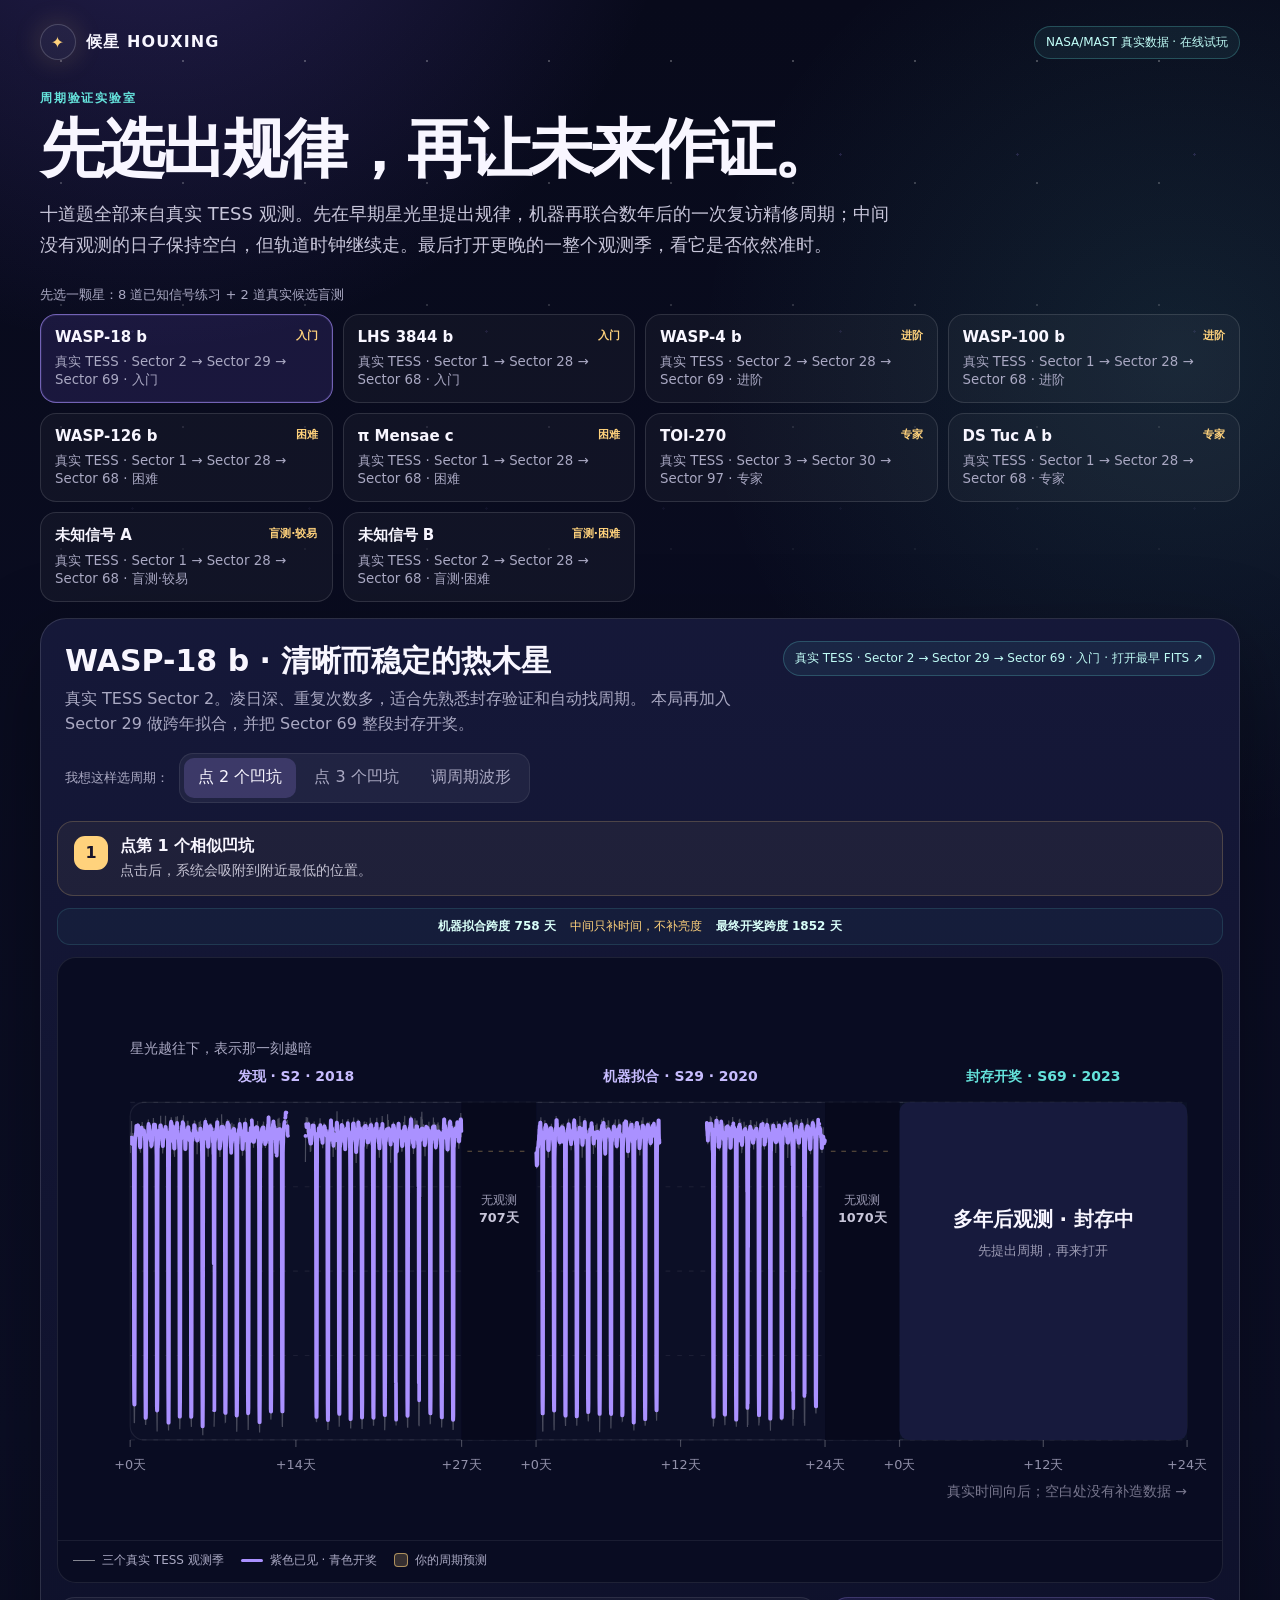
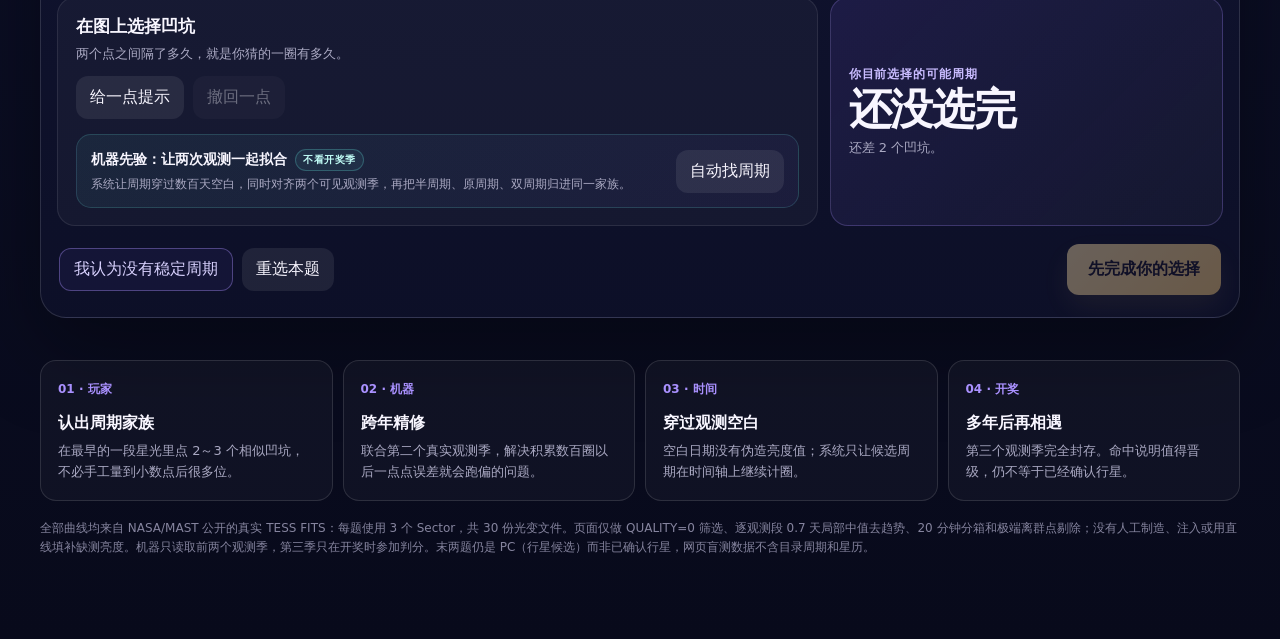
==== commit 09d7c477: "Polish long-baseline evidence display" ====
--- a/houxing/index.html
+++ b/houxing/index.html
@@ -904,7 +904,9 @@
         return;
       }
       var top=state.autoOptions[0];
-      var strength=top.score>=7?"较强":top.score>=4?"中等":"较弱";
+      var runner=state.autoOptions[1];
+      var margin=runner?top.relative-runner.relative:100;
+      var strength=margin>=35?"较强":margin>=15?"中等":"较弱";
       document.getElementById("autoSummary").textContent="已联合扫描两个真实观测季，并让周期跨过中间空白继续计时。最可疑的是 "+formatPeriod(top.period)+"，长基线证据“"+strength+"”。下面是周期家族排名，不是行星概率。";
       state.autoOptions.forEach(function(candidate,index){
         var button=document.createElement("button");
@@ -1170,7 +1172,7 @@
           }
         }
       });
-      mainChart.appendChild(svgEl("text",{x:plot.left,y:plot.top-12,fill:"#aaa9c3","font-size":12},"星光越往下，表示那一刻越暗"));
+      mainChart.appendChild(svgEl("text",{x:plot.left,y:82,fill:"#aaa9c3","font-size":12},"星光越往下，表示那一刻越暗"));
       mainChart.appendChild(svgEl("text",{x:plot.right,y:plot.bottom+48,fill:"#77768d","font-size":12,"text-anchor":"end"},"真实时间向后；空白处没有补造数据 →"));
 
       if (state.mode === "wave" && candidateReady() && !state.noPattern) {
